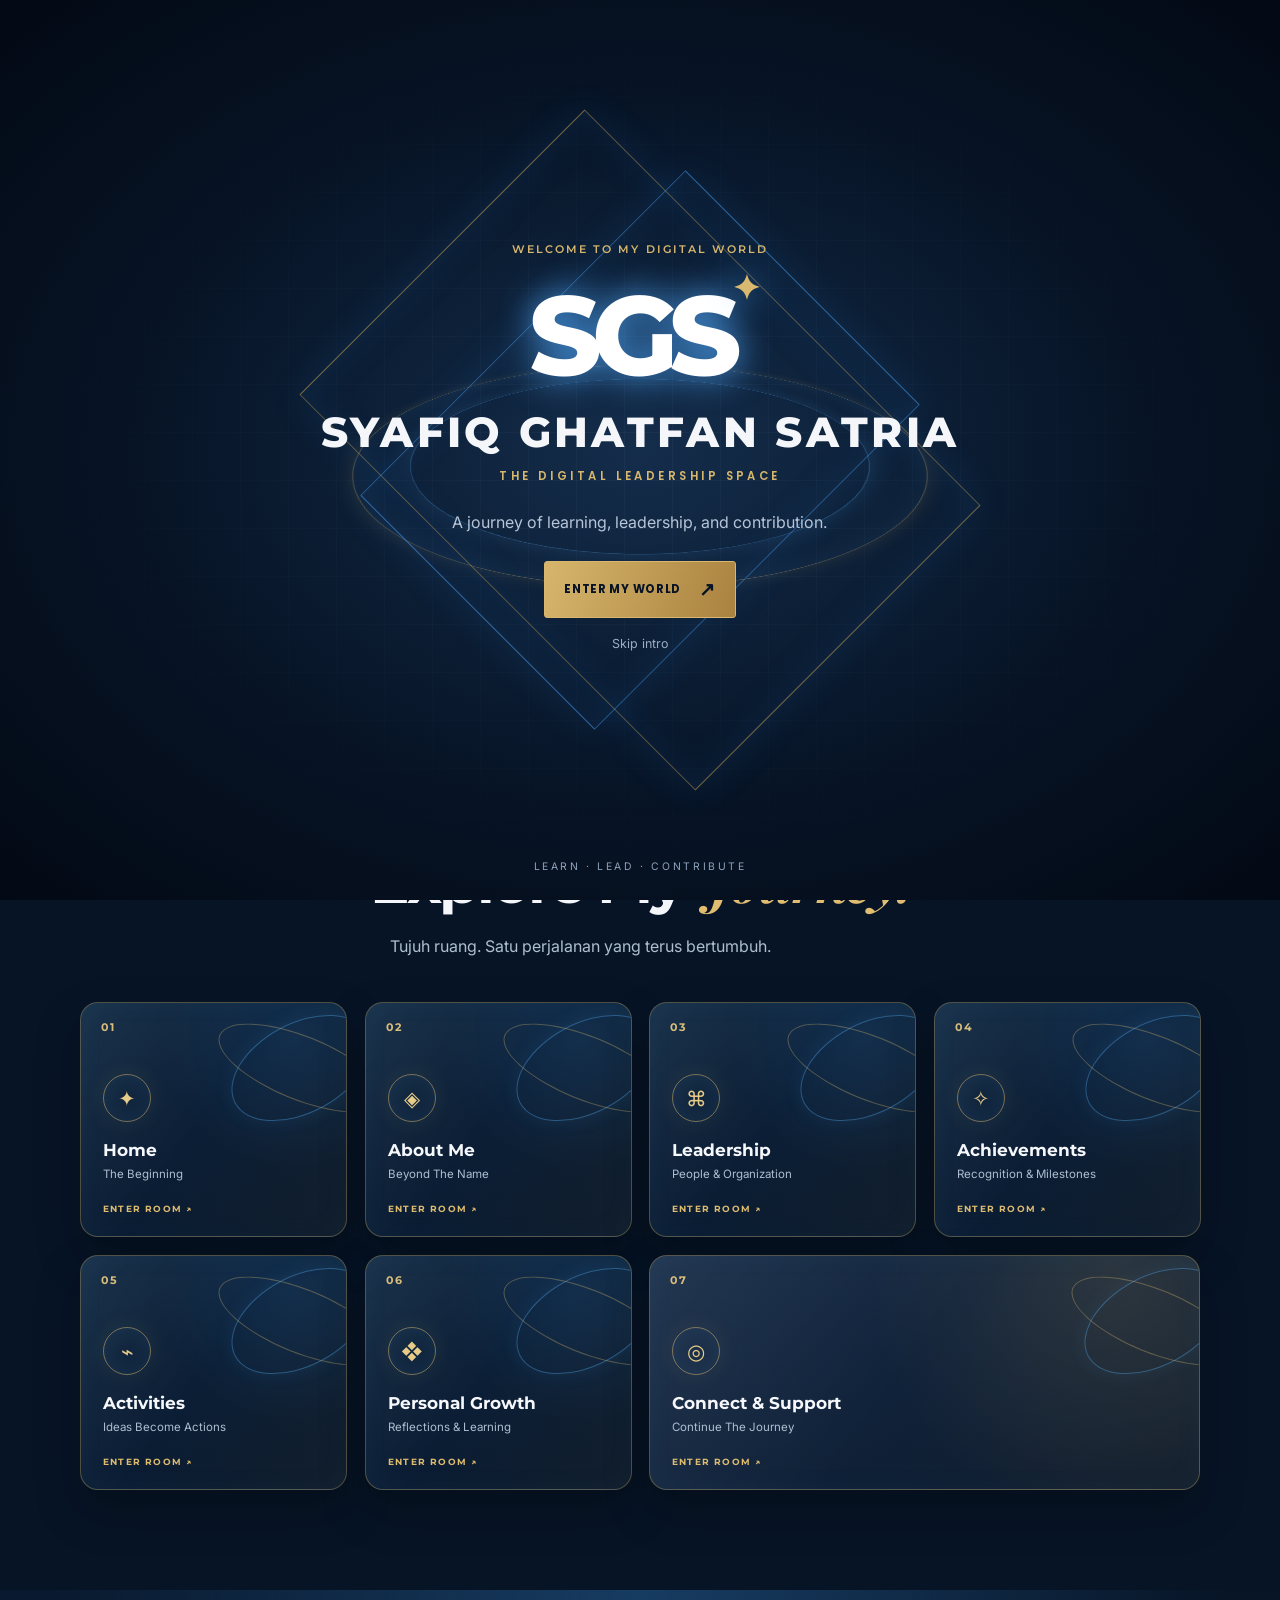
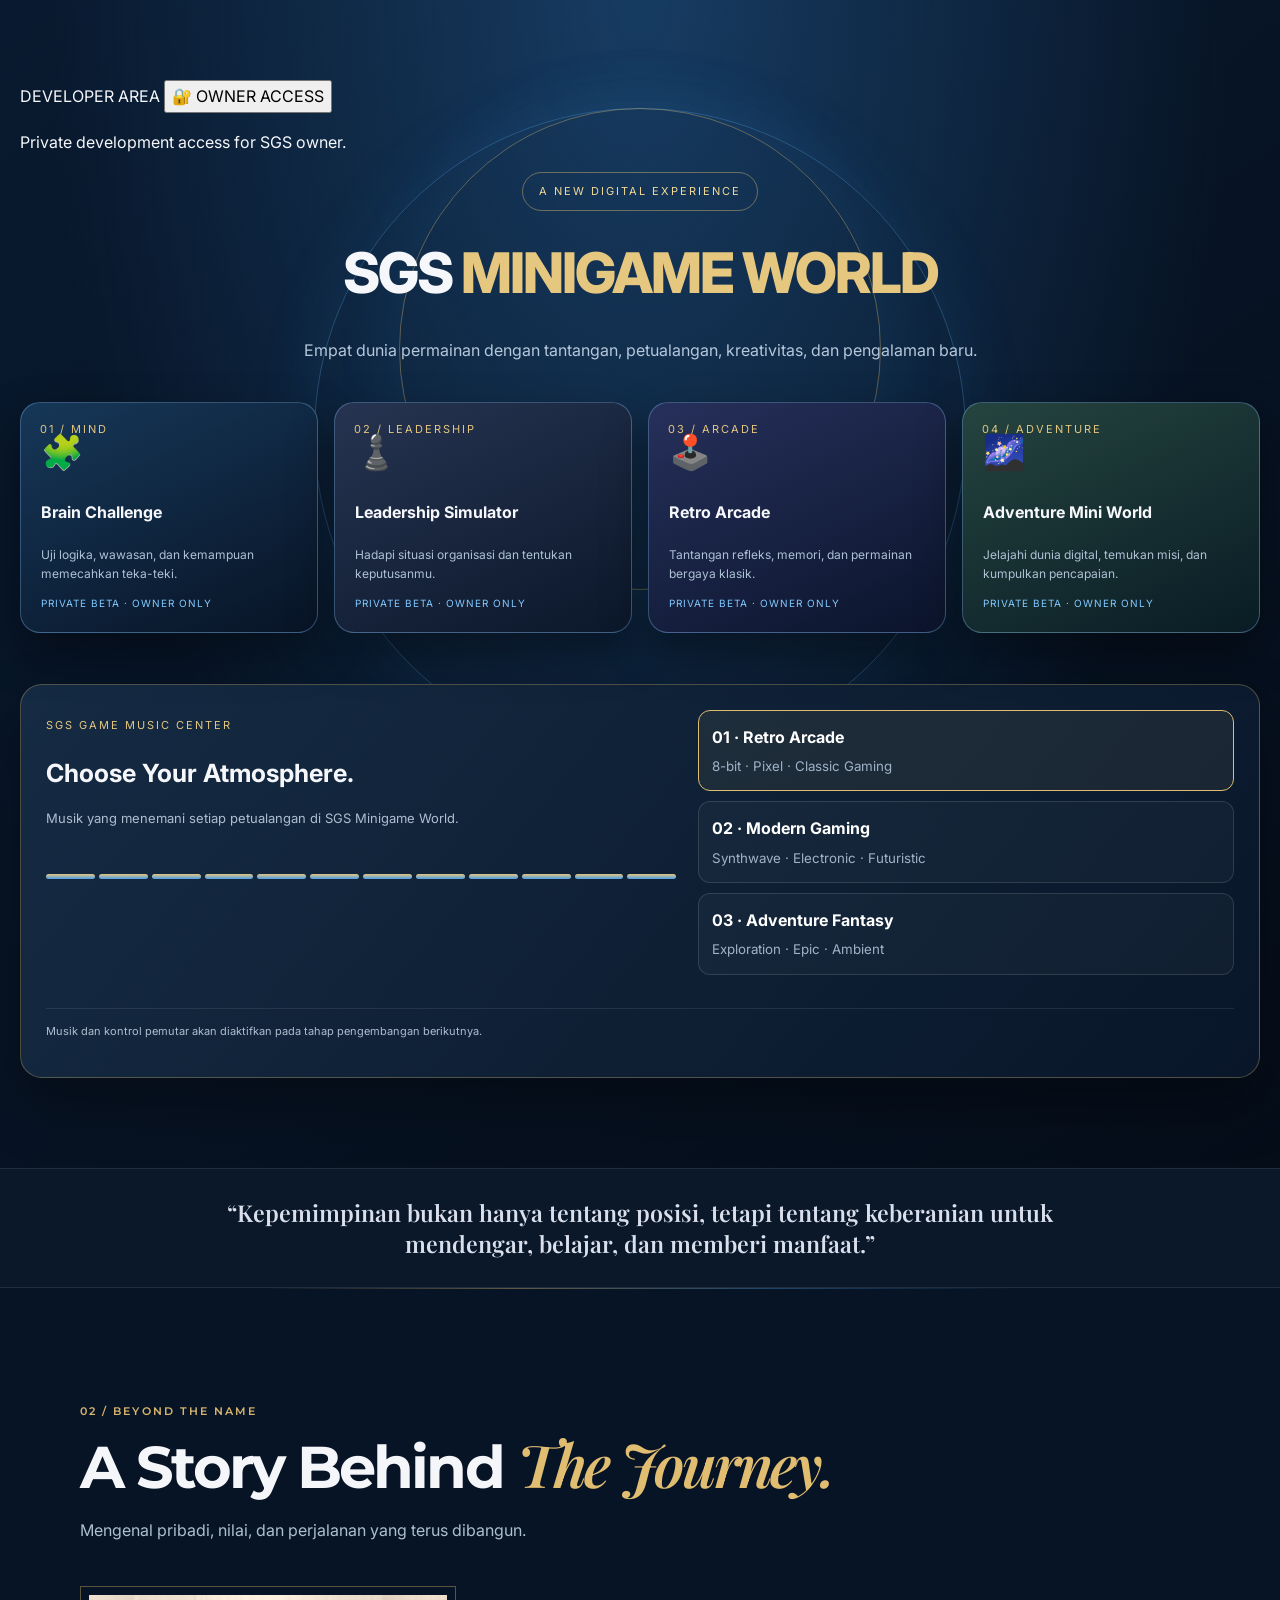
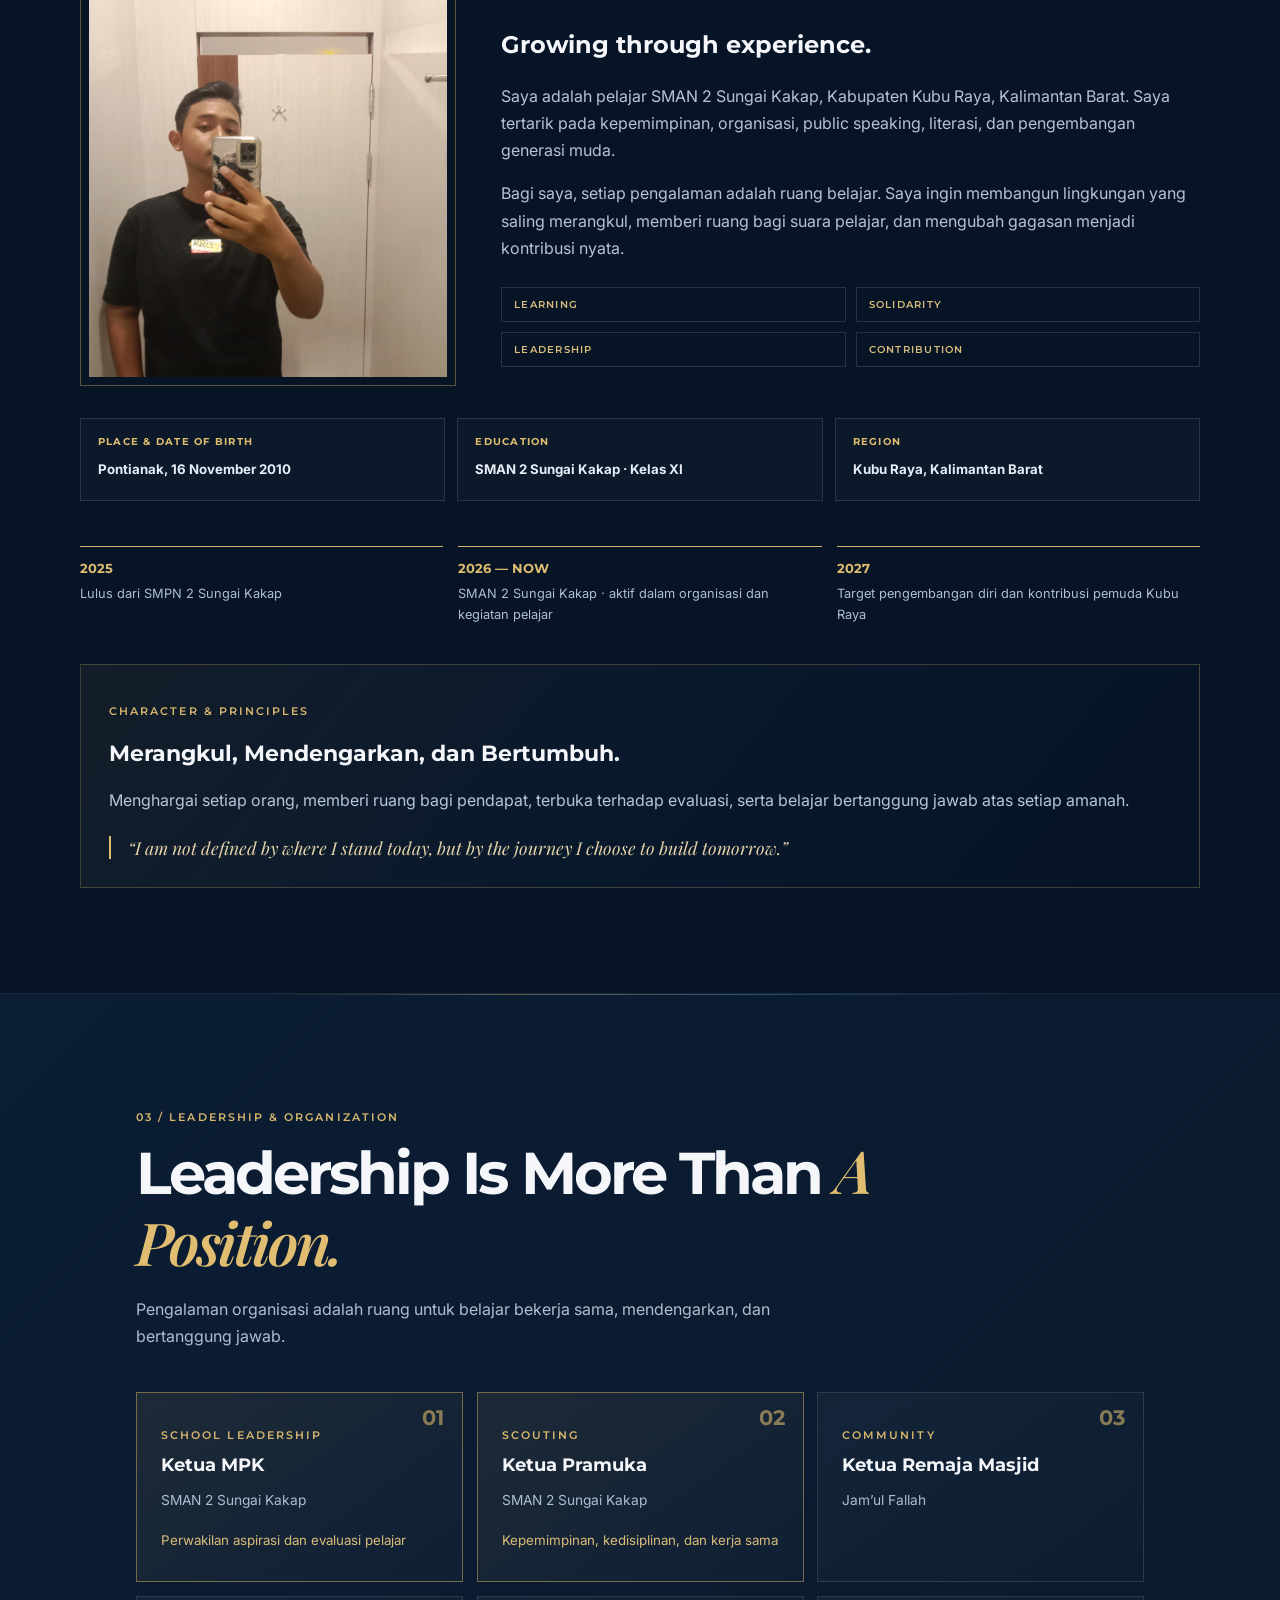
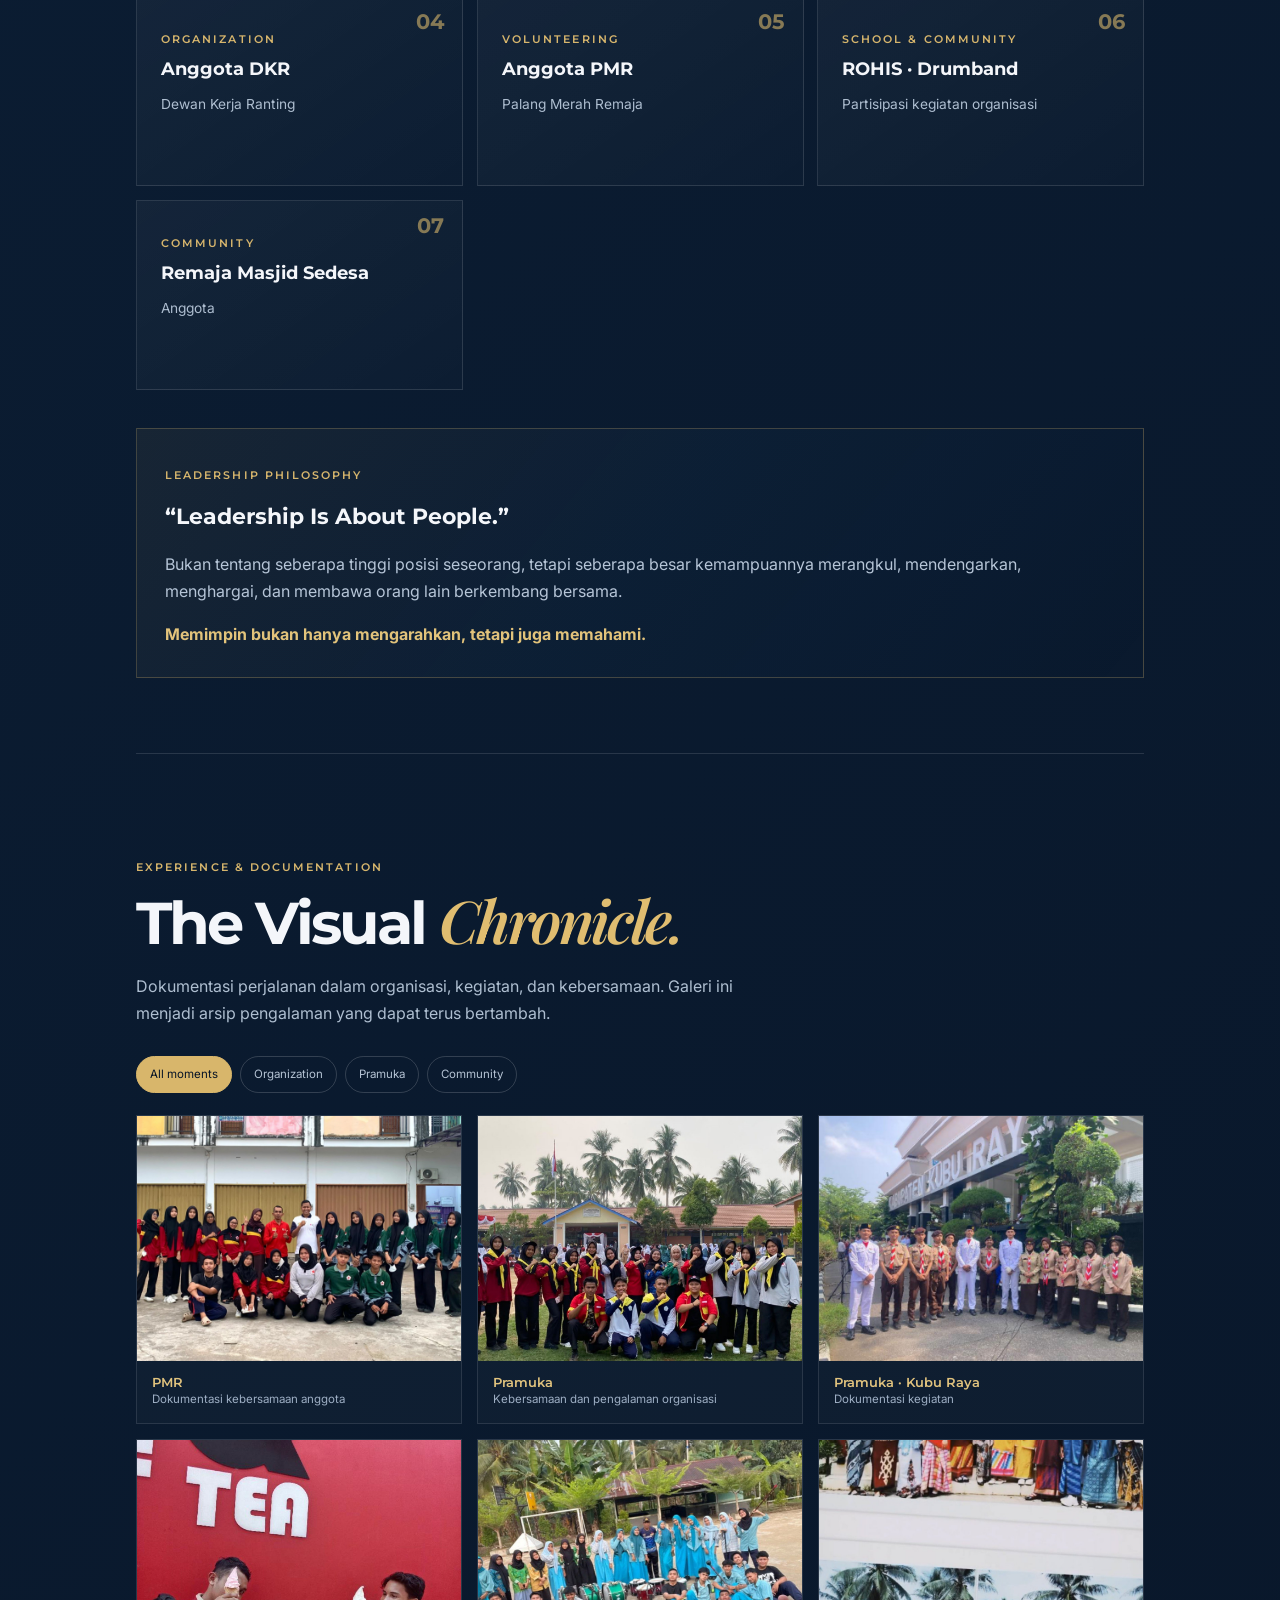
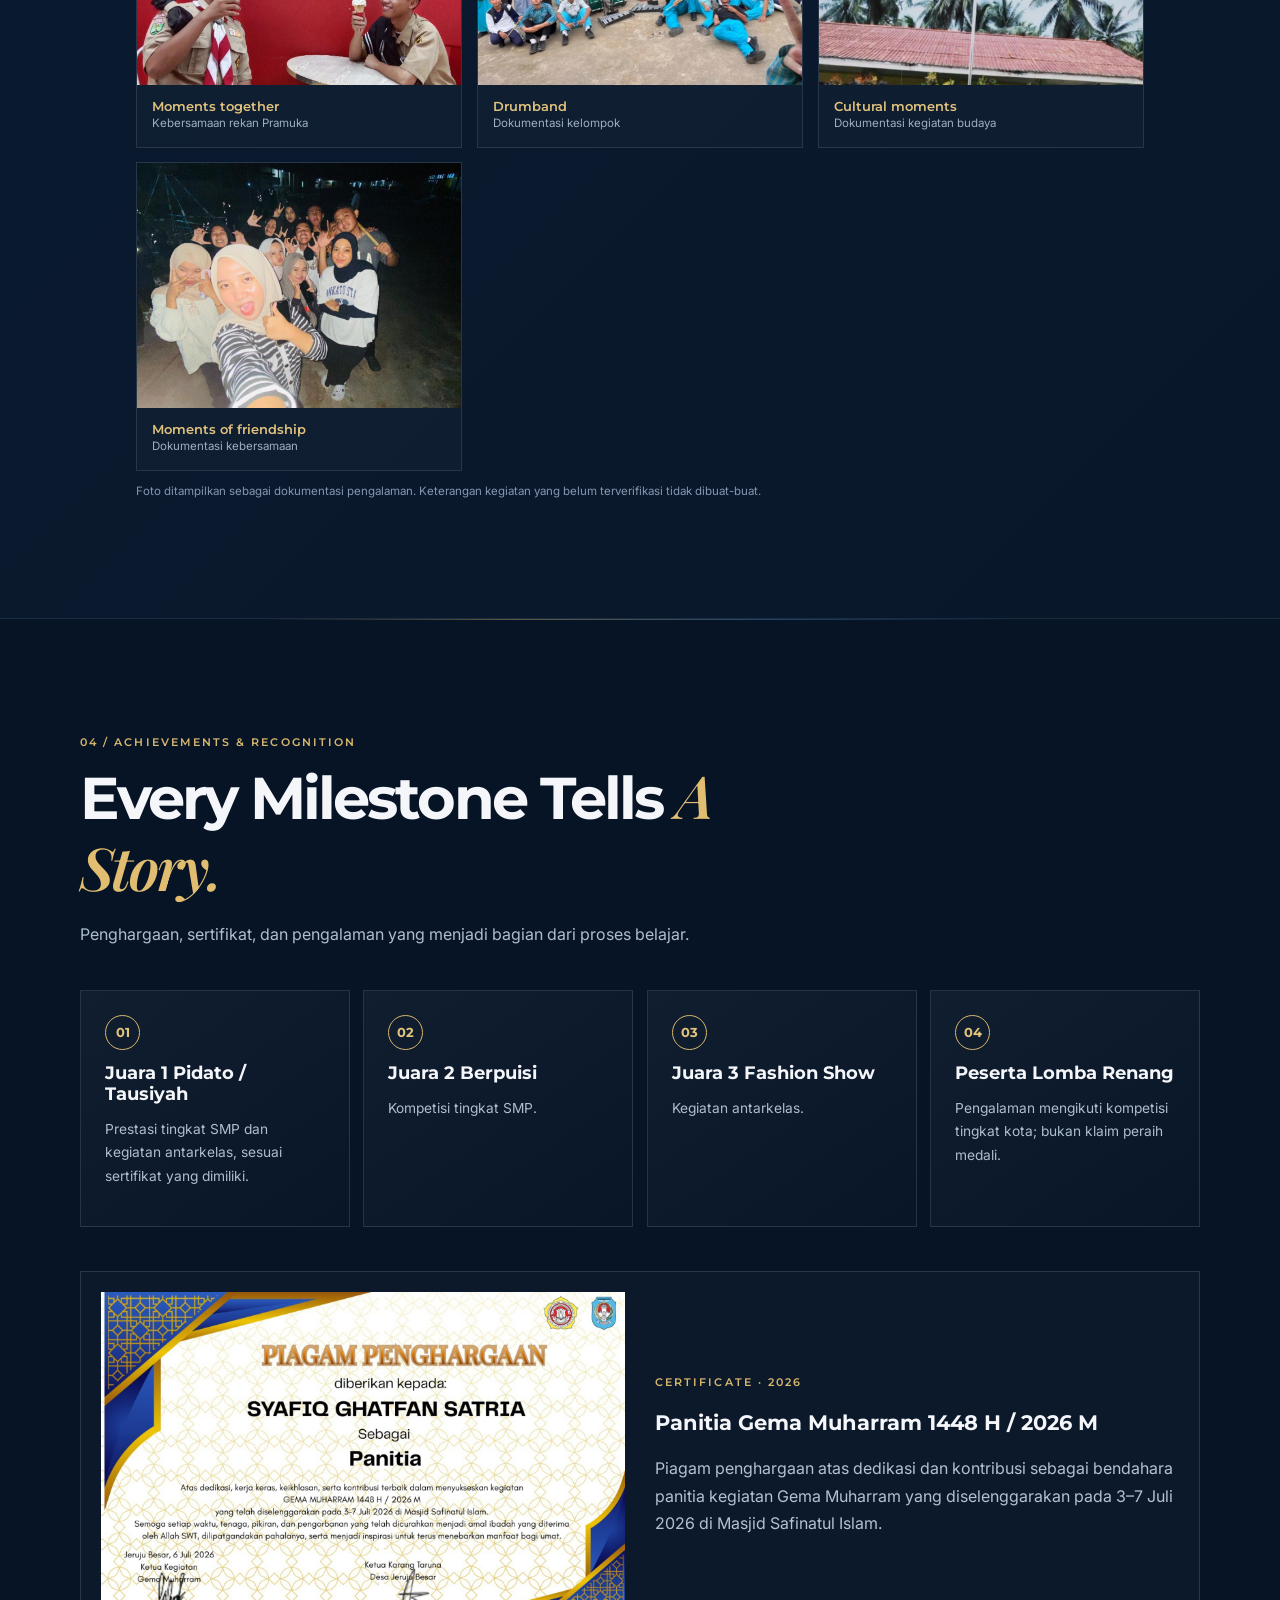
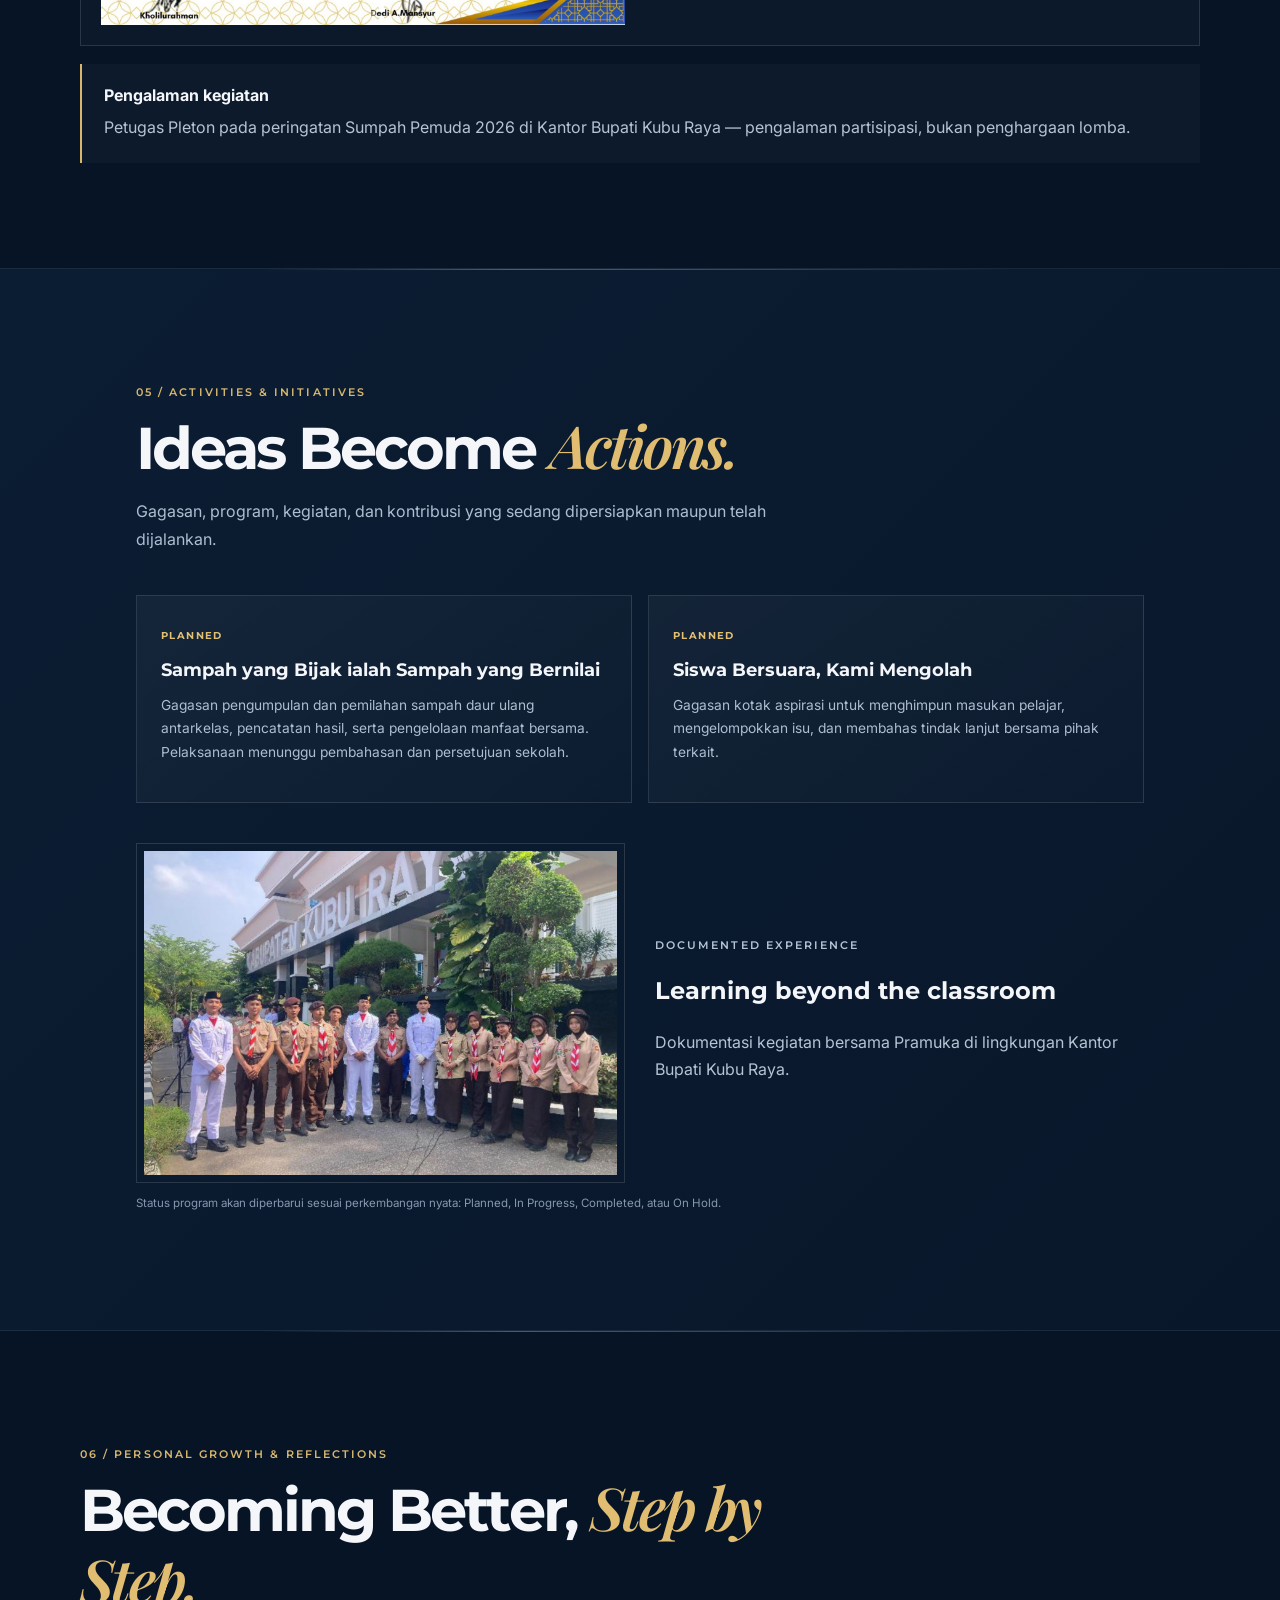
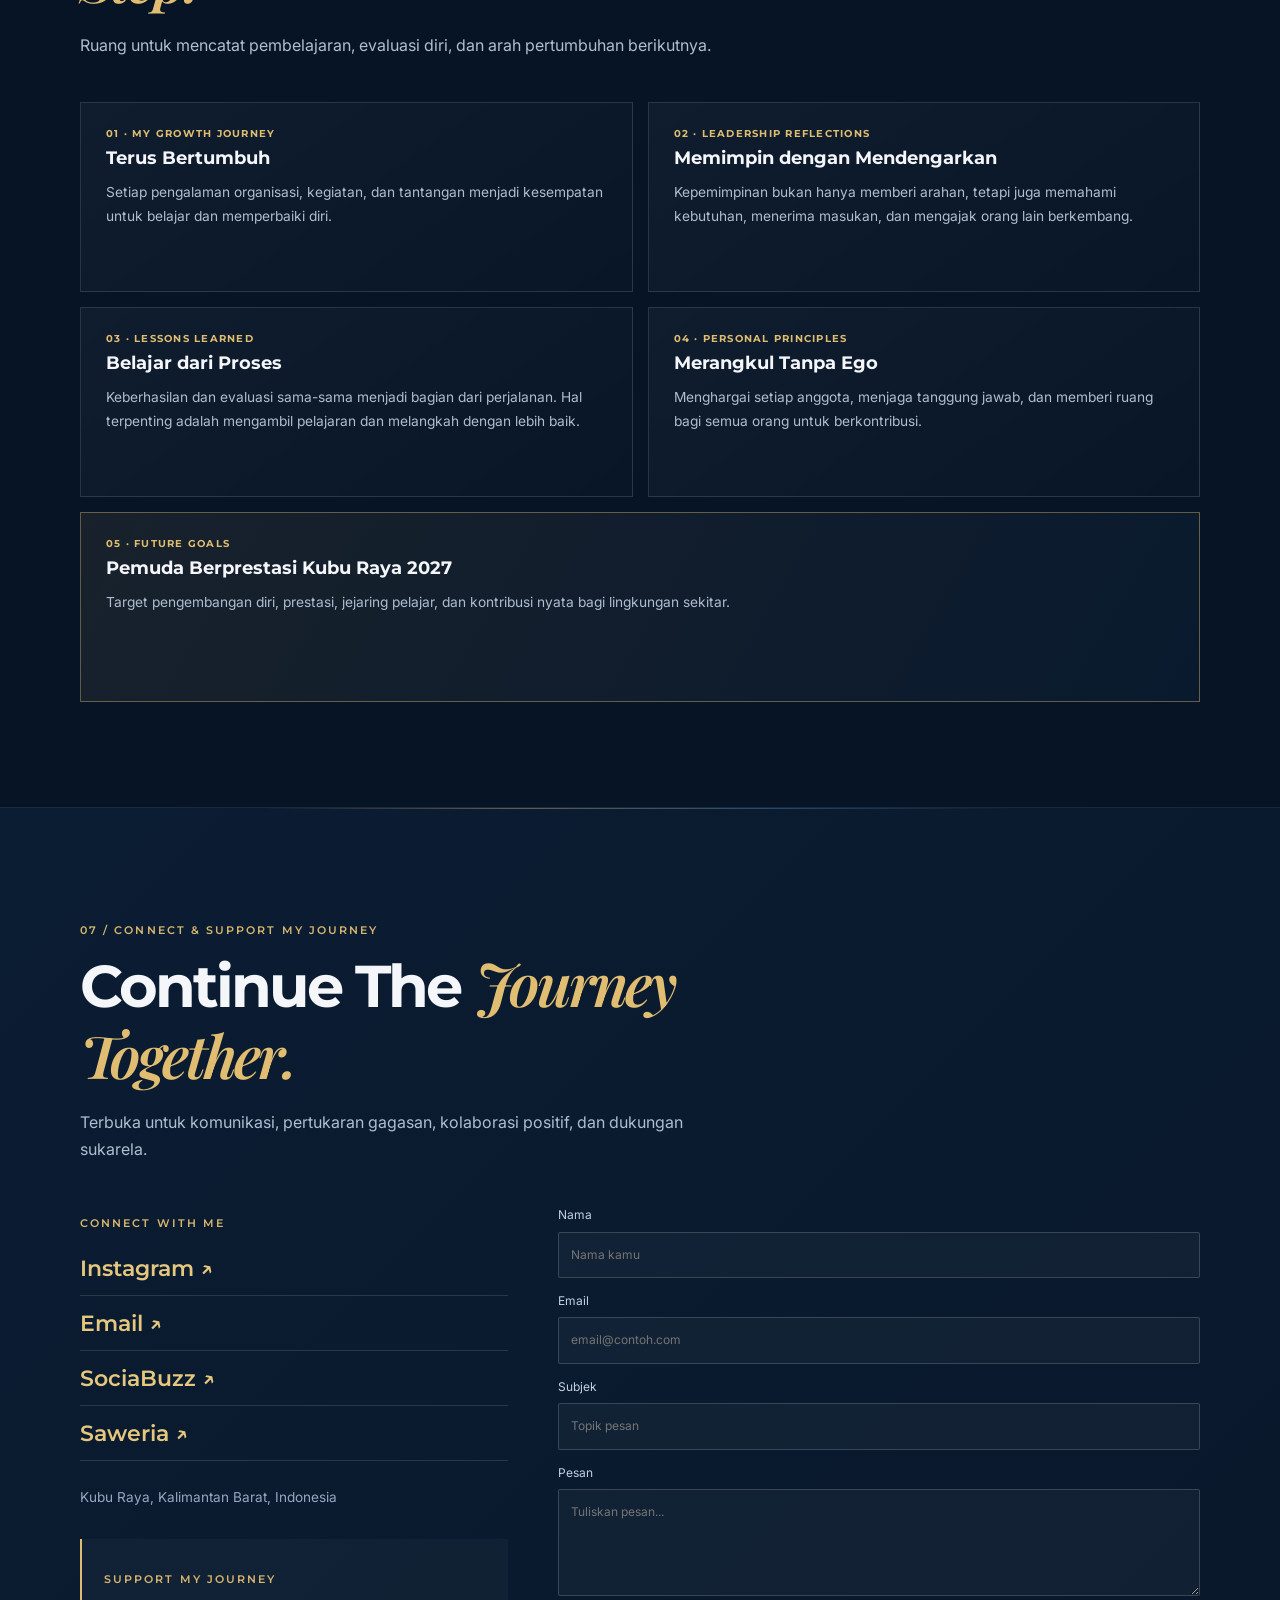
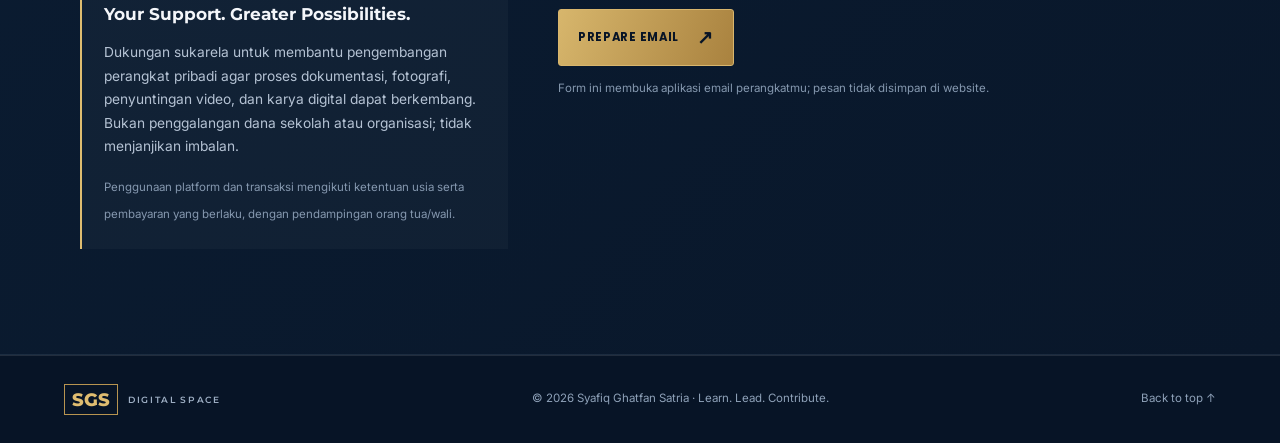
==== index.html @ 633fdb33 "Update index.html" ====
<!doctype html>
<html lang="id">
<head>
  <meta charset="utf-8">
  <meta name="viewport" content="width=device-width,initial-scale=1">
  <meta name="theme-color" content="#071426">
  <meta name="description" content="The Digital Leadership Space — perjalanan belajar, kepemimpinan, dan kontribusi Syafiq Ghatfan Satria.">
  <title>Syafiq Ghatfan Satria — The Digital Leadership Space</title>

  <link rel="preconnect" href="https://fonts.googleapis.com">
  <link rel="preconnect" href="https://fonts.gstatic.com" crossorigin>
  <link href="https://fonts.googleapis.com/css2?family=Inter:wght@400;500;600;700&family=Montserrat:wght@500;600;700;800&family=Playfair+Display:wght@600;700&family=Poppins:wght@500;600;700&display=swap" rel="stylesheet">

  <link rel="stylesheet" href="style.css">
  <link rel="stylesheet" href="cinematic-motion.css">
  <link rel="stylesheet" href="owner-portal.css">
  <link rel="stylesheet" href="ultimate-upgrade.css">
  <link rel="stylesheet" href="minigame-world.css">
  <link rel="stylesheet" href="minigame-dashboard.css">
  <link rel="stylesheet" href="brain-challenge-lobby.css?v=20261108-3">
</head>

<body>
  <div class="ambient"></div>

  <section id="portal" class="portal" aria-label="Opening portal">
    <div class="portal-grid"></div>
    <div class="portal-ring ring-one"></div>
    <div class="portal-ring ring-two"></div>

    <div class="portal-content">
      <p class="eyebrow">WELCOME TO MY DIGITAL WORLD</p>
      <div class="portal-mark">SGS<span>✦</span></div>
      <h1>SYAFIQ GHATFAN SATRIA</h1>
      <p class="portal-subtitle">THE DIGITAL LEADERSHIP SPACE</p>
      <p class="portal-copy">A journey of learning, leadership, and contribution.</p>

      <button id="enterButton" class="primary-btn">
        ENTER MY WORLD <span>↗</span>
      </button>

      <button id="skipButton" class="text-btn">Skip intro</button>
    </div>

    <div class="portal-bottom">LEARN · LEAD · CONTRIBUTE</div>
  </section>

  <header class="topbar">
    <a class="brand" href="#home" aria-label="Home">
      <span>SGS</span>
      <small> DIGITAL SPACE</small>
    </a>

    <button id="menuToggle" class="menu-toggle" aria-label="Buka menu">☰</button>

    <nav id="mainNav" aria-label="Navigasi utama">
      <a href="#home">Home</a>
      <a href="#about">About Me</a>
      <a href="#leadership">Leadership</a>
      <a href="#achievements">Achievements</a>
      <a href="#activities">Activities</a>
      <a href="#growth">Growth</a>
      <a href="#connect">Connect</a>
      <a href="#minigame-world">Minigames</a>
    </nav>
  </header>

  <main id="mainContent">

    <section id="home" class="hero section-wrap ultimate-home">
      <div class="hero-copy">
        <p class="eyebrow">
          <span class="pulse"></span>
          STUDENT LEADER · YOUTH DEVELOPMENT
        </p>

        <h1>Ideas become<br><em>meaningful action.</em></h1>

        <p class="lead">
          Membangun kontribusi, mengembangkan kepemimpinan,
          dan bertumbuh bersama generasi muda.
        </p>

        <div class="hero-actions">
          <a class="primary-btn" href="#journey-map">
            EXPLORE MY JOURNEY <span>↗</span>
          </a>
          <a class="secondary-btn" href="#about">Discover my story</a>
        </div>

        <div class="hero-note">
          <span class="gold-line"></span>
          LEARN. LEAD. CONTRIBUTE.
        </div>
      </div>

      <div class="hero-visual">
        <div class="photo-frame">
          <img src="assets/profile.jpg" alt="Foto profil Syafiq Ghatfan Satria">
        </div>

        <div class="floating-tag tag-top">
          THE JOURNEY<br><b>CONTINUES</b>
        </div>

        <div class="floating-tag tag-bottom">
          KUBU RAYA · WEST KALIMANTAN
        </div>
      </div>
    </section>

    <section id="journey-map" class="journey-map section-wrap">
      <div class="section-heading centered-heading">
        <p class="eyebrow">ENTER THE DIGITAL WORLD</p>
        <h2>Explore My <em>Journey.</em></h2>
        <p class="section-desc">
          Tujuh ruang. Satu perjalanan yang terus bertumbuh.
        </p>
      </div>

      <div class="journey-cards">

        <a class="journey-card card-home" href="#home">
          <span class="card-number">01</span>
          <span class="card-orbit"></span>
          <span class="card-icon">✦</span>
          <b>Home</b>
          <small>The Beginning</small>
          <span class="card-enter">ENTER ROOM ↗</span>
        </a>

        <a class="journey-card" href="#about">
          <span class="card-number">02</span>
          <span class="card-orbit"></span>
          <span class="card-icon">◈</span>
          <b>About Me</b>
          <small>Beyond The Name</small>
          <span class="card-enter">ENTER ROOM ↗</span>
        </a>

        <a class="journey-card" href="#leadership">
          <span class="card-number">03</span>
          <span class="card-orbit"></span>
          <span class="card-icon">⌘</span>
          <b>Leadership</b>
          <small>People & Organization</small>
          <span class="card-enter">ENTER ROOM ↗</span>
        </a>

        <a class="journey-card" href="#achievements">
          <span class="card-number">04</span>
          <span class="card-orbit"></span>
          <span class="card-icon">✧</span>
          <b>Achievements</b>
          <small>Recognition & Milestones</small>
          <span class="card-enter">ENTER ROOM ↗</span>
        </a>

        <a class="journey-card" href="#activities">
          <span class="card-number">05</span>
          <span class="card-orbit"></span>
          <span class="card-icon">⌁</span>
          <b>Activities</b>
          <small>Ideas Become Actions</small>
          <span class="card-enter">ENTER ROOM ↗</span>
        </a>

        <a class="journey-card" href="#growth">
          <span class="card-number">06</span>
          <span class="card-orbit"></span>
          <span class="card-icon">❖</span>
          <b>Personal Growth</b>
          <small>Reflections & Learning</small>
          <span class="card-enter">ENTER ROOM ↗</span>
        </a>

        <a class="journey-card card-connect" href="#connect">
          <span class="card-number">07</span>
          <span class="card-orbit"></span>
          <span class="card-icon">◎</span>
          <b>Connect & Support</b>
          <small>Continue The Journey</small>
          <span class="card-enter">ENTER ROOM ↗</span>
        </a>

      </div>
  </section>
      <section id="minigame-world">
      <div class="sgsw-owner-entry">
        <span>DEVELOPER AREA</span>
        <button id="sgswOwnerAccess" type="button">
          🔐 OWNER ACCESS
        </button>
        <p>Private development access for SGS owner.</p>
      </div>

      <div class="sgsw-heading">
        <span class="sgsw-tag">A NEW DIGITAL EXPERIENCE</span>
        <h2>SGS <span>MINIGAME WORLD</span></h2>
        <p>
          Empat dunia permainan dengan tantangan,
          petualangan, kreativitas, dan pengalaman baru.
        </p>
      </div>

      <div class="sgsw-portals">
        <article class="sgsw-portal">
          <span class="sgsw-number">01 / MIND</span>
          <div class="sgsw-icon">🧩</div>
          <h3>Brain Challenge</h3>
          <p>Uji logika, wawasan, dan kemampuan memecahkan teka-teki.</p>
          <span class="sgsw-status">PRIVATE BETA · OWNER ONLY</span>
        </article>

        <article class="sgsw-portal">
          <span class="sgsw-number">02 / LEADERSHIP</span>
          <div class="sgsw-icon">♟️</div>
          <h3>Leadership Simulator</h3>
          <p>Hadapi situasi organisasi dan tentukan keputusanmu.</p>
          <span class="sgsw-status">PRIVATE BETA · OWNER ONLY</span>
        </article>

        <article class="sgsw-portal">
          <span class="sgsw-number">03 / ARCADE</span>
          <div class="sgsw-icon">🕹️</div>
          <h3>Retro Arcade</h3>
          <p>Tantangan refleks, memori, dan permainan bergaya klasik.</p>
          <span class="sgsw-status">PRIVATE BETA · OWNER ONLY</span>
        </article>

        <article class="sgsw-portal">
          <span class="sgsw-number">04 / ADVENTURE</span>
          <div class="sgsw-icon">🌌</div>
          <h3>Adventure Mini World</h3>
          <p>Jelajahi dunia digital, temukan misi, dan kumpulkan pencapaian.</p>
          <span class="sgsw-status">PRIVATE BETA · OWNER ONLY</span>
        </article>
      </div>

      <div class="sgsw-music">
        <div>
          <span class="sgsw-music-label">SGS GAME MUSIC CENTER</span>
          <h3>Choose Your Atmosphere.</h3>
          <p>Musik yang menemani setiap petualangan di SGS Minigame World.</p>

          <div class="sgsw-visualizer">
            <span></span><span></span><span></span><span></span>
            <span></span><span></span><span></span><span></span>
            <span></span><span></span><span></span><span></span>
          </div>
        </div>

        <div class="sgsw-track-list">
          <div class="sgsw-track active">
            <b>01 · Retro Arcade</b>
            <small>8-bit · Pixel · Classic Gaming</small>
          </div>

          <div class="sgsw-track">
            <b>02 · Modern Gaming</b>
            <small>Synthwave · Electronic · Futuristic</small>
          </div>

          <div class="sgsw-track">
            <b>03 · Adventure Fantasy</b>
            <small>Exploration · Epic · Ambient</small>
          </div>
        </div>

        <p class="sgsw-note">
          Musik dan kontrol pemutar akan diaktifkan pada tahap pengembangan berikutnya.
        </p>
      </div>
    </section>

    <section id="sgsDeveloperDashboard" class="sgsw-dashboard">

      <div class="sgsw-dashboard-header">
        <span>SGS PRIVATE DEVELOPMENT</span>
        <h2>DEVELOPER DASHBOARD</h2>
        <p>Selamat datang di pusat pengembangan SGS Minigame World.</p>
      </div>

      <div class="sgsw-dashboard-grid">

        <article class="sgsw-dev-card" id="sgswBrainCard">
          <div class="dev-icon">🧩</div>
          <small>GAME 01</small>
          <h3>Brain Challenge</h3>
          <p>Pusat pengembangan teka-teki, logika, dan tantangan pengetahuan.</p>
          <span class="sgsw-dev-status">IN DEVELOPMENT</span>
        </article>

        <article class="sgsw-dev-card">
          <div class="dev-icon">♟️</div>
          <small>GAME 02</small>
          <h3>Leadership Simulator</h3>
          <p>Simulasi keputusan dan tantangan kepemimpinan.</p>
          <span class="sgsw-dev-status">IN DEVELOPMENT</span>
        </article>

        <article class="sgsw-dev-card">
          <div class="dev-icon">🕹️</div>
          <small>GAME 03</small>
          <h3>Arcade Challenge</h3>
          <p>Game refleks, memori, dan tantangan arcade.</p>
          <span class="sgsw-dev-status">IN DEVELOPMENT</span>
        </article>

        <article class="sgsw-dev-card">
          <div class="dev-icon">🌌</div>
          <small>GAME 04</small>
          <h3>Adventure Mini World</h3>
          <p>Petualangan digital dengan misi dan eksplorasi.</p>
          <span class="sgsw-dev-status">IN DEVELOPMENT</span>
        </article>

      </div>

      <div class="sgsw-dashboard-actions">
        <button class="sgsw-dashboard-back" id="sgswBackToWorld">
          ← KEMBALI KE MINIGAME WORLD
        </button>
      </div>

      </section>
          <section id="sgswBrainGame" class="sgsw-game-screen">

      <button id="sgswBrainBack" class="sgsw-game-back">
        ← KEMBALI KE DASHBOARD
      </button>

      <div class="sgsw-character-stage">

        <div class="sgsw-character-card sgsw-vektor">
          <div class="sgsw-character-avatar">🧑🏻‍🚀</div>
          <div class="sgsw-character-name">VEKTOR</div>
          <span>PLAYER GUIDE</span>
          <p id="sgswVektorLine">
            Ayo, kita pecahkan tantangan ini bersama!
          </p>
        </div>

        <div class="sgsw-character-card sgsw-kiboy">
          <div class="sgsw-character-avatar sgsw-robot-avatar">🤖</div>
          <div class="sgsw-character-name">KIBOY</div>
          <span>AI COMPANION</span>
          <p id="sgswKiboyLine">
            Aku akan memberikan petunjuk jika kamu membutuhkannya.
          </p>
        </div>

      </div>

      <div class="sgsw-game-atmosphere" aria-hidden="true">
        <span></span>
        <span></span>
        <span></span>
        <span></span>
        <span></span>
      </div>

      <div class="sgsw-game-panel">

        <div class="sgsw-game-top">
          <span>SGS BRAIN CHALLENGE</span>
          <span id="sgswQuestionNumber">QUESTION 1 / 500</span>
        </div>

        <div class="sgsw-progress">
          <div id="sgswProgressFill" class="sgsw-progress-fill"></div>
        </div>

        <h2 id="sgswQuestion" class="sgsw-game-question">
          Selamat datang di Brain Challenge!
        </h2>

        <div id="sgswAnswers" class="sgsw-answer-list"></div>

        <p id="sgswFeedback" class="sgsw-feedback">
          Bersiaplah menguji kemampuan berpikirmu!
        </p>

        <button id="sgswNextQuestion" class="sgsw-game-button" disabled>
          LANJUTKAN →
        </button>

        <div id="sgswScore">SKOR: 0</div>

      </div>

    </section>

    <section class="intro-strip">
      <p>“Kepemimpinan bukan hanya tentang posisi, tetapi tentang keberanian untuk mendengar, belajar, dan memberi manfaat.”</p>
    </section>

    <section id="about" class="section-wrap content-section room-section">
      <div class="section-heading">
        <p class="eyebrow">02 / BEYOND THE NAME</p>
        <h2>A Story Behind <em>The Journey.</em></h2>
        <p class="section-desc">Mengenal pribadi, nilai, dan perjalanan yang terus dibangun.</p>
      </div>

      <div class="about-grid">
        <img class="about-photo" src="assets/profile.jpg" alt="Potret pribadi Syafiq Ghatfan Satria">

        <div>
          <h3>Growing through experience.</h3>
          <p>Saya adalah pelajar SMAN 2 Sungai Kakap, Kabupaten Kubu Raya, Kalimantan Barat. Saya tertarik pada kepemimpinan, organisasi, public speaking, literasi, dan pengembangan generasi muda.</p>
          <p>Bagi saya, setiap pengalaman adalah ruang belajar. Saya ingin membangun lingkungan yang saling merangkul, memberi ruang bagi suara pelajar, dan mengubah gagasan menjadi kontribusi nyata.</p>

          <div class="value-grid">
            <span>LEARNING</span>
            <span>SOLIDARITY</span>
            <span>LEADERSHIP</span>
            <span>CONTRIBUTION</span>
          </div>
        </div>
      </div>

      <div class="profile-facts">
        <article>
          <small>PLACE & DATE OF BIRTH</small>
          <b>Pontianak, 16 November 2010</b>
        </article>
        <article>
          <small>EDUCATION</small>
          <b>SMAN 2 Sungai Kakap · Kelas XI</b>
        </article>
        <article>
          <small>REGION</small>
          <b>Kubu Raya, Kalimantan Barat</b>
        </article>
      </div>

      <div class="timeline">
        <div>
          <b>2025</b>
          <span>Lulus dari SMPN 2 Sungai Kakap</span>
        </div>
        <div>
          <b>2026 — NOW</b>
          <span>SMAN 2 Sungai Kakap · aktif dalam organisasi dan kegiatan pelajar</span>
        </div>
        <div>
          <b>2027</b>
          <span>Target pengembangan diri dan kontribusi pemuda Kubu Raya</span>
        </div>
      </div>

      <div class="principle-panel">
        <p class="eyebrow">CHARACTER & PRINCIPLES</p>
        <h3>Merangkul, Mendengarkan, dan Bertumbuh.</h3>
        <p>Menghargai setiap orang, memberi ruang bagi pendapat, terbuka terhadap evaluasi, serta belajar bertanggung jawab atas setiap amanah.</p>
        <blockquote>“I am not defined by where I stand today, but by the journey I choose to build tomorrow.”</blockquote>
      </div>
    </section>
        <section id="leadership" class="content-section dark-panel room-section">
      <div class="section-wrap">
        <div class="section-heading">
          <p class="eyebrow">03 / LEADERSHIP & ORGANIZATION</p>
          <h2>Leadership Is More Than <em>A Position.</em></h2>
          <p class="section-desc">Pengalaman organisasi adalah ruang untuk belajar bekerja sama, mendengarkan, dan bertanggung jawab.</p>
        </div>

        <div class="role-grid">
          <article class="role-card featured">
            <span class="role-index">01</span>
            <p class="eyebrow">SCHOOL LEADERSHIP</p>
            <h3>Ketua MPK</h3>
            <p>SMAN 2 Sungai Kakap</p>
            <small>Perwakilan aspirasi dan evaluasi pelajar</small>
          </article>

          <article class="role-card featured">
            <span class="role-index">02</span>
            <p class="eyebrow">SCOUTING</p>
            <h3>Ketua Pramuka</h3>
            <p>SMAN 2 Sungai Kakap</p>
            <small>Kepemimpinan, kedisiplinan, dan kerja sama</small>
          </article>

          <article class="role-card">
            <span class="role-index">03</span>
            <p class="eyebrow">COMMUNITY</p>
            <h3>Ketua Remaja Masjid</h3>
            <p>Jam’ul Fallah</p>
          </article>

          <article class="role-card">
            <span class="role-index">04</span>
            <p class="eyebrow">ORGANIZATION</p>
            <h3>Anggota DKR</h3>
            <p>Dewan Kerja Ranting</p>
          </article>

          <article class="role-card">
            <span class="role-index">05</span>
            <p class="eyebrow">VOLUNTEERING</p>
            <h3>Anggota PMR</h3>
            <p>Palang Merah Remaja</p>
          </article>

          <article class="role-card">
            <span class="role-index">06</span>
            <p class="eyebrow">SCHOOL & COMMUNITY</p>
            <h3>ROHIS · Drumband</h3>
            <p>Partisipasi kegiatan organisasi</p>
          </article>

          <article class="role-card">
            <span class="role-index">07</span>
            <p class="eyebrow">COMMUNITY</p>
            <h3>Remaja Masjid Sedesa</h3>
            <p>Anggota</p>
          </article>
        </div>

        <div class="leadership-philosophy">
          <p class="eyebrow">LEADERSHIP PHILOSOPHY</p>
          <h3>“Leadership Is About People.”</h3>
          <p>Bukan tentang seberapa tinggi posisi seseorang, tetapi seberapa besar kemampuannya merangkul, mendengarkan, menghargai, dan membawa orang lain berkembang bersama.</p>
          <b>Memimpin bukan hanya mengarahkan, tetapi juga memahami.</b>
        </div>

        <div id="gallery" class="experience-archive">
          <div class="section-heading">
            <p class="eyebrow">EXPERIENCE & DOCUMENTATION</p>
            <h2>The Visual <em>Chronicle.</em></h2>
            <p class="section-desc">Dokumentasi perjalanan dalam organisasi, kegiatan, dan kebersamaan. Galeri ini menjadi arsip pengalaman yang dapat terus bertambah.</p>
          </div>

          <div class="filter-row" role="group" aria-label="Filter galeri">
            <button class="filter active" data-filter="all">All moments</button>
            <button class="filter" data-filter="organization">Organization</button>
            <button class="filter" data-filter="scouting">Pramuka</button>
            <button class="filter" data-filter="community">Community</button>
          </div>

          <div class="gallery-grid">
            <figure class="gallery-item" data-category="organization">
              <img src="assets/pmr-team.jpg" alt="Foto bersama anggota PMR">
              <figcaption><b>PMR</b><span>Dokumentasi kebersamaan anggota</span></figcaption>
            </figure>

            <figure class="gallery-item" data-category="scouting">
              <img src="assets/pramuka-team.jpg" alt="Foto bersama anggota Pramuka">
              <figcaption><b>Pramuka</b><span>Kebersamaan dan pengalaman organisasi</span></figcaption>
            </figure>

            <figure class="gallery-item" data-category="scouting">
              <img src="assets/pramuka-kantor-bupati.jpg" alt="Pramuka di Kantor Bupati Kubu Raya">
              <figcaption><b>Pramuka · Kubu Raya</b><span>Dokumentasi kegiatan</span></figcaption>
            </figure>

            <figure class="gallery-item" data-category="scouting">
              <img src="assets/pramuka-togetherness.jpg" alt="Momen kebersamaan Pramuka">
              <figcaption><b>Moments together</b><span>Kebersamaan rekan Pramuka</span></figcaption>
            </figure>

            <figure class="gallery-item" data-category="organization">
              <img src="assets/drumband-team.jpg" alt="Foto bersama kelompok drumband">
              <figcaption><b>Drumband</b><span>Dokumentasi kelompok</span></figcaption>
            </figure>

            <figure class="gallery-item" data-category="community">
              <img src="assets/cultural-event.jpg" alt="Foto bersama dalam kegiatan pakaian adat">
              <figcaption><b>Cultural moments</b><span>Dokumentasi kegiatan budaya</span></figcaption>
            </figure>

            <figure class="gallery-item" data-category="community">
              <img src="assets/togetherness-night.jpg" alt="Foto kebersamaan bersama teman-teman">
              <figcaption><b>Moments of friendship</b><span>Dokumentasi kebersamaan</span></figcaption>
            </figure>
          </div>

          <p class="note">Foto ditampilkan sebagai dokumentasi pengalaman. Keterangan kegiatan yang belum terverifikasi tidak dibuat-buat.</p>
        </div>
      </div>
    </section>

    <section id="achievements" class="section-wrap content-section room-section">
      <div class="section-heading">
        <p class="eyebrow">04 / ACHIEVEMENTS & RECOGNITION</p>
        <h2>Every Milestone Tells <em>A Story.</em></h2>
        <p class="section-desc">Penghargaan, sertifikat, dan pengalaman yang menjadi bagian dari proses belajar.</p>
      </div>

      <div class="achievement-grid">
        <article class="achievement-card">
          <span class="medal">01</span>
          <h3>Juara 1 Pidato / Tausiyah</h3>
          <p>Prestasi tingkat SMP dan kegiatan antarkelas, sesuai sertifikat yang dimiliki.</p>
        </article>

        <article class="achievement-card">
          <span class="medal">02</span>
          <h3>Juara 2 Berpuisi</h3>
          <p>Kompetisi tingkat SMP.</p>
        </article>

        <article class="achievement-card">
          <span class="medal">03</span>
          <h3>Juara 3 Fashion Show</h3>
          <p>Kegiatan antarkelas.</p>
        </article>

        <article class="achievement-card">
          <span class="medal">04</span>
          <h3>Peserta Lomba Renang</h3>
          <p>Pengalaman mengikuti kompetisi tingkat kota; bukan klaim peraih medali.</p>
        </article>
      </div>

      <div class="certificate-feature">
        <img src="assets/gema-muharram-certificate.jpg" alt="Piagam penghargaan panitia Gema Muharram 1448 H 2026 M">
        <div>
          <p class="eyebrow">CERTIFICATE · 2026</p>
          <h3>Panitia Gema Muharram 1448 H / 2026 M</h3>
          <p>Piagam penghargaan atas dedikasi dan kontribusi sebagai bendahara panitia kegiatan Gema Muharram yang diselenggarakan pada 3–7 Juli 2026 di Masjid Safinatul Islam.</p>
        </div>
      </div>

      <div class="experience-callout">
        <b>Pengalaman kegiatan</b>
        <p>Petugas Pleton pada peringatan Sumpah Pemuda 2026 di Kantor Bupati Kubu Raya — pengalaman partisipasi, bukan penghargaan lomba.</p>
      </div>
    </section>

    <section id="activities" class="content-section dark-panel room-section">
      <div class="section-wrap">
        <div class="section-heading">
          <p class="eyebrow">05 / ACTIVITIES & INITIATIVES</p>
          <h2>Ideas Become <em>Actions.</em></h2>
          <p class="section-desc">Gagasan, program, kegiatan, dan kontribusi yang sedang dipersiapkan maupun telah dijalankan.</p>
        </div>

        <div class="initiative-grid">
          <article class="initiative-card">
            <span class="status">PLANNED</span>
            <h3>Sampah yang Bijak ialah Sampah yang Bernilai</h3>
            <p>Gagasan pengumpulan dan pemilahan sampah daur ulang antarkelas, pencatatan hasil, serta pengelolaan manfaat bersama. Pelaksanaan menunggu pembahasan dan persetujuan sekolah.</p>
          </article>

          <article class="initiative-card">
            <span class="status">PLANNED</span>
            <h3>Siswa Bersuara, Kami Mengolah</h3>
            <p>Gagasan kotak aspirasi untuk menghimpun masukan pelajar, mengelompokkan isu, dan membahas tindak lanjut bersama pihak terkait.</p>
          </article>
        </div>

        <div class="activity-row">
          <img src="assets/pramuka-kantor-bupati.jpg" alt="Dokumentasi kegiatan Pramuka di Kantor Bupati Kubu Raya">
          <div>
            <p class="eyebrow">DOCUMENTED EXPERIENCE</p>
            <h3>Learning beyond the classroom</h3>
            <p>Dokumentasi kegiatan bersama Pramuka di lingkungan Kantor Bupati Kubu Raya.</p>
          </div>
        </div>

        <p class="note">Status program akan diperbarui sesuai perkembangan nyata: Planned, In Progress, Completed, atau On Hold.</p>
      </div>
    </section>

    <section id="growth" class="section-wrap content-section room-section">
      <div class="section-heading">
        <p class="eyebrow">06 / PERSONAL GROWTH & REFLECTIONS</p>
        <h2>Becoming Better, <em>Step by Step.</em></h2>
        <p class="section-desc">Ruang untuk mencatat pembelajaran, evaluasi diri, dan arah pertumbuhan berikutnya.</p>
      </div>

      <div class="growth-grid">
        <article class="growth-card">
          <span>01 · MY GROWTH JOURNEY</span>
          <h3>Terus Bertumbuh</h3>
          <p>Setiap pengalaman organisasi, kegiatan, dan tantangan menjadi kesempatan untuk belajar dan memperbaiki diri.</p>
        </article>

        <article class="growth-card">
          <span>02 · LEADERSHIP REFLECTIONS</span>
          <h3>Memimpin dengan Mendengarkan</h3>
          <p>Kepemimpinan bukan hanya memberi arahan, tetapi juga memahami kebutuhan, menerima masukan, dan mengajak orang lain berkembang.</p>
        </article>

        <article class="growth-card">
          <span>03 · LESSONS LEARNED</span>
          <h3>Belajar dari Proses</h3>
          <p>Keberhasilan dan evaluasi sama-sama menjadi bagian dari perjalanan. Hal terpenting adalah mengambil pelajaran dan melangkah dengan lebih baik.</p>
        </article>

        <article class="growth-card">
          <span>04 · PERSONAL PRINCIPLES</span>
          <h3>Merangkul Tanpa Ego</h3>
          <p>Menghargai setiap anggota, menjaga tanggung jawab, dan memberi ruang bagi semua orang untuk berkontribusi.</p>
        </article>

        <article class="growth-card growth-goal">
          <span>05 · FUTURE GOALS</span>
          <h3>Pemuda Berprestasi Kubu Raya 2027</h3>
          <p>Target pengembangan diri, prestasi, jejaring pelajar, dan kontribusi nyata bagi lingkungan sekitar.</p>
        </article>
      </div>
    </section>

    <section id="connect" class="content-section dark-panel room-section">
      <div class="section-wrap connect-layout">
        <div class="section-heading">
          <p class="eyebrow">07 / CONNECT & SUPPORT MY JOURNEY</p>
          <h2>Continue The <em>Journey Together.</em></h2>
          <p class="section-desc">Terbuka untuk komunikasi, pertukaran gagasan, kolaborasi positif, dan dukungan sukarela.</p>
        </div>

        <div class="contact-grid">
          <div class="connect-column">
            <p class="eyebrow">CONNECT WITH ME</p>

            <a class="contact-link" href="https://www.instagram.com/ghatfan_satria1/" target="_blank" rel="noopener">Instagram ↗</a>
            <a class="contact-link" href="mailto:syafiqghatfansatriaa@gmail.com">Email ↗</a>
            <a class="contact-link" href="https://sociabuzz.com/syafiqgs/tribe" target="_blank" rel="noopener">SociaBuzz ↗</a>
            <a class="contact-link" href="https://saweria.co/syafiqco" target="_blank" rel="noopener">Saweria ↗</a>

            <p class="muted">Kubu Raya, Kalimantan Barat, Indonesia</p>

            <div class="support-note">
              <p class="eyebrow">SUPPORT MY JOURNEY</p>
              <h3>Your Support. Greater Possibilities.</h3>
              <p>Dukungan sukarela untuk membantu pengembangan perangkat pribadi agar proses dokumentasi, fotografi, penyuntingan video, dan karya digital dapat berkembang. Bukan penggalangan dana sekolah atau organisasi; tidak menjanjikan imbalan.</p>
              <small class="note">Penggunaan platform dan transaksi mengikuti ketentuan usia serta pembayaran yang berlaku, dengan pendampingan orang tua/wali.</small>
            </div>
          </div>

          <form id="contactForm">
            <label>
              Nama
              <input name="name" required maxlength="80" placeholder="Nama kamu">
            </label>

            <label>
              Email
              <input name="email" type="email" required maxlength="120" placeholder="email@contoh.com">
            </label>

            <label>
              Subjek
              <input name="subject" required maxlength="100" placeholder="Topik pesan">
            </label>

            <label>
              Pesan
              <textarea name="message" required maxlength="1500" rows="4" placeholder="Tuliskan pesan..."></textarea>
            </label>

            <button class="primary-btn" type="submit">
              PREPARE EMAIL <span>↗</span>
            </button>

            <small class="note">Form ini membuka aplikasi email perangkatmu; pesan tidak disimpan di website.</small>
          </form>
        </div>
      </div>
    </section>

  </main>

  <footer>
    <a class="brand" href="#home">
      <span>SGS</span>
      <small> DIGITAL SPACE</small>
    </a>

    <p>© <span id="year"></span> Syafiq Ghatfan Satria · Learn. Lead. Contribute.</p>
    <a href="#home">Back to top ↑</a>
  </footer>

  <div id="lightbox" class="lightbox" aria-hidden="true">
    <button id="lightboxClose" aria-label="Tutup">×</button>
    <img id="lightboxImage" alt="">
  </div>

  <script src="app.js"></script>
  <script src="cinematic-motion.js"></script>
  <script src="owner-portal.js"></script>
  <script src="ultimate-upgrade.js"></script>
  <script src="minigame-owner-access.js"></script>
  <script src="brain-challenge.js?v=20261108-4"></script>
  <script src="brain-challenge-3d-v2.js?v=20261109-1"></script>
  <audio id="backgroundMusic" loop>
    <source src="background.mp3" type="audio/mpeg">
  </audio>

  <script>
    const music = document.getElementById("backgroundMusic");
    music.volume = 0.35;

    window.addEventListener("load", () => {
      music.play().catch(() => {
        console.log("Autoplay menunggu izin browser.");
      });
    });
  </script>
</body>
              </html>
---- style.css ----
*{box-sizing:border-box}html{scroll-behavior:smooth;scroll-padding-top:82px}body{margin:0;background:#071426;color:#f4f6fa;font-family:Inter,Arial,sans-serif;line-height:1.7}a{color:inherit;text-decoration:none}button,input,textarea{font:inherit}.ambient{position:fixed;inset:0;pointer-events:none;background:radial-gradient(ellipse at 80% 10%,#173a6244,transparent 42%),radial-gradient(ellipse at 10% 75%,#15385a33,transparent 40%);z-index:-1}.portal{position:fixed;inset:0;z-index:20;display:grid;place-items:center;overflow:hidden;background:radial-gradient(ellipse at center,#142d4b 0,#071426 55%,#030914 100%);transition:opacity .9s,visibility .9s}.portal.hidden{opacity:0;visibility:hidden}.portal-grid{position:absolute;inset:0;background-image:linear-gradient(#b9d5ff0b 1px,transparent 1px),linear-gradient(90deg,#b9d5ff0b 1px,transparent 1px);background-size:48px 48px;mask-image:radial-gradient(ellipse,#000,transparent 75%)}.portal-ring{position:absolute;width:min(72vw,560px);aspect-ratio:1;border:1px solid #d5ad5b88;transform:rotate(45deg) scaleY(.72);box-shadow:0 0 45px #2474bc22,inset 0 0 45px #2474bc22}.ring-two{width:min(60vw,460px);border-color:#4ca8ff88;transform:rotate(-45deg) scaleY(.72)}.portal-content{position:relative;text-align:center;padding:24px;max-width:760px}.eyebrow{font:600 .68rem Montserrat,sans-serif;letter-spacing:.19em;color:#d7b66d}.portal-mark{font:800 clamp(3.5rem,12vw,7rem) Montserrat;color:#fff;letter-spacing:-.08em;text-shadow:0 0 35px #4b9de9}.portal-mark span{color:#d9b96f;font-size:.3em;vertical-align:top}.portal h1{font:800 clamp(1.35rem,4vw,2.6rem) Montserrat;letter-spacing:.08em;margin:4px 0}.portal-subtitle{letter-spacing:.3em;color:#d8b66b;font:600 .72rem Poppins}.portal-copy{color:#b7c5d8;margin:24px 0}.portal-bottom{position:absolute;bottom:24px;letter-spacing:.25em;color:#8fa3bc;font-size:.65rem}.primary-btn,.secondary-btn{display:inline-flex;align-items:center;gap:18px;padding:13px 19px;border:1px solid #d9b66d;border-radius:3px;background:linear-gradient(110deg,#d7b66c,#a9823f);color:#081426;font:700 .72rem Poppins;letter-spacing:.06em;cursor:pointer}.primary-btn span{font-size:1.2rem}.secondary-btn{background:transparent;color:#e6d5ac;border-color:#55708e}.text-btn{display:block;margin:14px auto;background:none;border:0;color:#9aacc2;font-size:.78rem;cursor:pointer}.topbar{height:72px;position:sticky;top:0;z-index:10;display:flex;align-items:center;justify-content:space-between;padding:0 max(5vw,20px);background:#071426eF;border-bottom:1px solid #ffffff16;backdrop-filter:blur(18px)}.brand{display:flex;align-items:center;gap:10px}.brand span{font:800 1.1rem Montserrat;color:#e0bd70;border:1px solid #b79450;padding:4px 7px}.brand small{font:600 .58rem Montserrat;letter-spacing:.18em;color:#9eafc4}.topbar nav{display:flex;gap:18px}.topbar nav a{font:500 .7rem Poppins;color:#c5d0df}.topbar nav a:hover{color:#e6c77e}.menu-toggle{display:none;background:none;color:white;border:1px solid #ffffff33;padding:7px 10px}.section-wrap{width:min(1120px,90%);margin:auto}.hero{min-height:690px;display:grid;grid-template-columns:1.05fr .95fr;align-items:center;gap:50px;padding-top:65px;padding-bottom:70px}.hero h1{font:800 clamp(2.8rem,6vw,5rem)/1.08 Montserrat;letter-spacing:-.06em;margin:18px 0}.hero h1 em,h2 em{font-family:"Playfair Display",serif;color:#e0bd70;font-weight:600}.lead{max-width:530px;color:#b7c4d5;font-size:1.05rem}.hero-actions{display:flex;flex-wrap:wrap;gap:12px;margin:28px 0}.hero-note{display:flex;align-items:center;gap:12px;color:#a8b8cb;font-size:.68rem;letter-spacing:.18em}.gold-line{width:35px;height:1px;background:#d8b66b}.pulse{display:inline-block;width:7px;height:7px;border-radius:50%;background:#61c7a5;box-shadow:0 0 12px #61c7a5;margin-right:8px}.hero-visual{position:relative;max-width:440px;margin:auto}.photo-frame{padding:12px;border:1px solid #d4b16a66;transform:rotate(2deg);background:#ffffff08;box-shadow:0 35px 80px #0008}.photo-frame img{display:block;width:100%;height:490px;object-fit:cover;object-position:center 25%;filter:saturate(.82)}.floating-tag{position:absolute;background:#0c2038;border:1px solid #d4b16a88;padding:12px 15px;font-size:.58rem;letter-spacing:.12em;color:#aebed0;box-shadow:0 10px 30px #0007}.floating-tag b{color:#e5c77e}.tag-top{top:28px;right:-25px}.tag-bottom{bottom:25px;left:-32px}.intro-strip{border-block:1px solid #ffffff17;padding:28px 5%;text-align:center;background:#ffffff05}.intro-strip p{font:600 clamp(1.05rem,2vw,1.45rem) "Playfair Display";max-width:850px;margin:auto;color:#d9dfeb}.content-section{padding-top:105px;padding-bottom:105px}.section-heading{max-width:760px;margin-bottom:42px}.section-heading h2{font:700 clamp(2.2rem,5vw,3.7rem)/1.16 Montserrat;letter-spacing:-.05em;margin:12px 0}.section-desc{color:#aebed0;max-width:640px}.about-grid{display:grid;grid-template-columns:.7fr 1.3fr;gap:45px;align-items:center}.about-photo{width:100%;height:400px;object-fit:cover;object-position:center 25%;border:1px solid #d6b66b66;padding:8px}.about-grid h3,.activity-row h3{font:700 1.5rem Montserrat}.about-grid p,.activity-row p{color:#b5c3d4}.value-grid{display:grid;grid-template-columns:repeat(2,1fr);gap:10px;margin-top:25px}.value-grid span{border:1px solid #ffffff20;padding:10px 12px;color:#d8bd7c;font:600 .65rem Montserrat;letter-spacing:.12em}.timeline{display:grid;grid-template-columns:repeat(3,1fr);gap:15px;margin-top:45px}.timeline div{border-top:1px solid #d6b66b;padding-top:14px}.timeline b{display:block;color:#dfbd70;font:700 .8rem Montserrat}.timeline span{display:block;color:#aebed0;font-size:.8rem;margin-top:7px}.dark-panel{width:100%;padding-left:max(5%,calc((100% - 1120px)/2));padding-right:max(5%,calc((100% - 1120px)/2));background:linear-gradient(135deg,#0b1d33,#09172a);border-block:1px solid #ffffff12}.role-grid{display:grid;grid-template-columns:repeat(3,1fr);gap:14px}.role-card,.achievement-card,.initiative-card{position:relative;padding:24px;border:1px solid #ffffff1d;background:linear-gradient(145deg,#ffffff0b,#ffffff03);min-height:190px}.role-card.featured{border-color:#c9a75f88;background:linear-gradient(145deg,#d5b66d18,#ffffff05)}.role-index{position:absolute;right:18px;top:12px;color:#d6b66b;font:700 1.3rem Montserrat;opacity:.6}.role-card h3,.achievement-card h3,.initiative-card h3{font:700 1.12rem Montserrat;margin:12px 0 4px}.role-card p:not(.eyebrow),.achievement-card p,.initiative-card p{color:#aebed0;font-size:.86rem}.role-card small{color:#d9bd7b}.note{color:#8598af;font-size:.72rem}.achievement-grid{display:grid;grid-template-columns:repeat(4,1fr);gap:13px}.achievement-card{min-height:220px}.medal{display:grid;place-items:center;width:35px;height:35px;border:1px solid #d8b66b;border-radius:50%;color:#e3c57d;font:700 .8rem Montserrat}.certificate-feature{display:grid;grid-template-columns:1fr 1fr;gap:30px;align-items:center;margin-top:45px;padding:20px;border:1px solid #ffffff20;background:#ffffff06}.certificate-feature img{width:100%;display:block}.certificate-feature h3{font:700 1.3rem Montserrat}.certificate-feature p:not(.eyebrow){color:#b3c1d2}.experience-callout{margin-top:18px;padding:18px 22px;border-left:2px solid #d8b66b;background:#ffffff07}.experience-callout p{margin:4px 0;color:#b5c3d4}.initiative-grid{display:grid;grid-template-columns:1fr 1fr;gap:16px}.status{font:700 .62rem Montserrat;letter-spacing:.14em;color:#e1bf73}.activity-row{display:grid;grid-template-columns:1fr 1fr;gap:30px;align-items:center;margin-top:40px}.activity-row img{width:100%;max-height:340px;object-fit:cover;border:1px solid #ffffff22;padding:7px}.filter-row{display:flex;flex-wrap:wrap;gap:8px;margin-bottom:22px}.filter{background:transparent;color:#b5c3d4;border:1px solid #ffffff2b;padding:8px 13px;border-radius:30px;font-size:.72rem;cursor:pointer}.filter.active{background:#d8b66b;color:#071426;border-color:#d8b66b}.gallery-grid{display:grid;grid-template-columns:repeat(3,1fr);gap:15px}.gallery-item{margin:0;overflow:hidden;border:1px solid #ffffff1c;background:#ffffff06;cursor:pointer}.gallery-item img{width:100%;height:245px;object-fit:cover;display:block;transition:transform .5s}.gallery-item:hover img{transform:scale(1.04)}.gallery-item figcaption{padding:13px 15px}.gallery-item figcaption b,.gallery-item figcaption span{display:block}.gallery-item figcaption b{font:600 .82rem Montserrat;color:#e1c37e}.gallery-item figcaption span{font-size:.72rem;color:#9eafc4}.contact-grid{display:grid;grid-template-columns:.8fr 1.2fr;gap:50px}.contact-link{display:block;font:600 1.35rem Montserrat;padding:14px 0;border-bottom:1px solid #ffffff20;color:#e5c77e}.muted{color:#95a8be;font-size:.85rem;margin-top:25px}form{display:grid;gap:13px}form label{display:grid;gap:6px;color:#c4d0df;font-size:.75rem}input,textarea{width:100%;padding:12px;background:#ffffff09;border:1px solid #ffffff2a;color:#fff;border-radius:2px;outline:none}input:focus,textarea:focus{border-color:#d7b66c}form .primary-btn{justify-self:start}.support-section{position:relative;overflow:hidden}.support-orb{float:right;width:180px;height:180px;border-radius:50%;display:grid;place-items:center;border:1px solid #d8b66b88;color:#e4c579;font:800 2.5rem Montserrat;box-shadow:0 0 70px #2674b533,inset 0 0 50px #2674b322}.support-copy{max-width:720px;color:#b5c3d4}.support-actions{display:flex;gap:12px;flex-wrap:wrap;margin:25px 0}footer{border-top:1px solid #ffffff1c;padding:28px 5%;display:flex;align-items:center;justify-content:space-between;gap:15px;color:#8ea1b8;font-size:.72rem}footer p{margin:0}.lightbox{position:fixed;inset:0;z-index:30;background:#020711ed;display:none;place-items:center;padding:30px}.lightbox.open{display:grid}.lightbox img{max-width:min(92vw,1100px);max-height:82vh;object-fit:contain}.lightbox button{position:absolute;right:22px;top:15px;border:0;background:none;color:white;font-size:2.5rem;cursor:pointer}
@media(max-width:850px){.topbar nav{display:none;position:absolute;top:72px;left:0;right:0;padding:18px 5%;background:#071426f7;flex-direction:column;gap:12px;border-bottom:1px solid #ffffff22}.topbar nav.open{display:flex}.menu-toggle{display:block}.hero{grid-template-columns:1fr;gap:35px;padding-top:55px}.hero-visual{width:min(82%,400px)}.photo-frame img{height:420px}.about-grid{grid-template-columns:1fr 1fr;gap:25px}.role-grid{grid-template-columns:repeat(2,1fr)}.achievement-grid{grid-template-columns:repeat(2,1fr)}.gallery-grid{grid-template-columns:repeat(2,1fr)}}
@media(max-width:560px){.section-wrap{width:88%}.content-section{padding-top:75px;padding-bottom:75px}.hero{min-height:auto;padding-top:65px;padding-bottom:65px}.hero h1{font-size:2.75rem}.hero-visual{width:82%}.photo-frame img{height:380px}.tag-top{right:-20px}.tag-bottom{left:-20px}.about-grid,.timeline,.certificate-feature,.initiative-grid,.activity-row,.contact-grid{grid-template-columns:1fr}.about-photo{height:330px}.role-grid{grid-template-columns:1fr 1fr}.role-card{padding:17px;min-height:180px}.role-card h3{font-size:.95rem}.achievement-grid{grid-template-columns:1fr 1fr}.achievement-card{padding:16px;min-height:220px}.gallery-grid{grid-template-columns:1fr 1fr;gap:9px}.gallery-item img{height:170px}.gallery-item figcaption{padding:10px}.gallery-item figcaption b{font-size:.7rem}.gallery-item figcaption span{font-size:.63rem}.support-orb{width:100px;height:100px;font-size:1.4rem}.dark-panel{padding-left:6%;padding-right:6%}footer{flex-wrap:wrap;justify-content:center;text-align:center}.portal-ring{width:90vw}.portal-content{padding:18px}.portal h1{letter-spacing:.02em}.portal-copy{font-size:.85rem}}
@media(prefers-reduced-motion:reduce){*,*::before,*::after{scroll-behavior:auto!important;transition:none!important;animation:none!important}}
---- cinematic-motion.css ----
/* SGS Cinematic Motion Add-on — layered on top of the existing Website 2.0 */
:root {
  --sgs-gold: #dfbd70;
  --sgs-blue: #55a9ef;
  --sgs-navy: #071426;
}
.portal {
  isolation: isolate;
  perspective: 1100px;
}
.portal::before {
  content: "";
  position: absolute;
  width: min(78vw, 680px);
  aspect-ratio: 1;
  border-radius: 50%;
  border: 1px solid #dfbd7060;
  box-shadow: 0 0 24px #dfbd7020, inset 0 0 45px #55a9ef18;
  transform: rotateX(68deg) scale(.82);
  animation: sgs-portal-breathe 5s ease-in-out infinite;
  pointer-events: none;
  z-index: -1;
}
.portal::after {
  content: "";
  position: absolute;
  width: min(58vw, 500px);
  aspect-ratio: 1;
  border-radius: 50%;
  border: 1px solid #55a9ef65;
  box-shadow: 0 0 35px #55a9ef22;
  transform: rotateX(68deg) rotateZ(25deg) scale(.9);
  animation: sgs-orbit 22s linear infinite;
  pointer-events: none;
  z-index: -1;
}
.portal-content > * {
  animation: sgs-intro-rise .9s both;
}
.portal-content > :nth-child(1) { animation-delay: .2s; }
.portal-content > :nth-child(2) { animation-delay: .45s; }
.portal-content > :nth-child(3) { animation-delay: .7s; }
.portal-content > :nth-child(4) { animation-delay: .95s; }
.portal-content > :nth-child(5) { animation-delay: 1.15s; }
.portal-content > :nth-child(6) { animation-delay: 1.4s; }
.portal-content > :nth-child(7) { animation-delay: 1.55s; }

.portal.leaving .portal-ring,
.portal.leaving::before,
.portal.leaving::after {
  animation: sgs-portal-collapse .9s cubic-bezier(.2,.8,.2,1) forwards;
}
.portal.leaving .portal-content {
  animation: sgs-portal-content-out .55s ease-in forwards;
}
.topbar nav a {
  position: relative;
  transform: translateY(0);
  transition: color .25s ease, transform .35s ease;
}
.topbar nav a::after {
  content: "";
  position: absolute;
  left: 0;
  right: 100%;
  bottom: -7px;
  height: 1px;
  background: linear-gradient(90deg, var(--sgs-gold), var(--sgs-blue));
  transition: right .35s ease;
}
.topbar nav a:hover { transform: translateY(-2px); }
.topbar nav a:hover::after { right: 0; }

.content-section,
.hero,
.intro-strip {
  transform-style: preserve-3d;
}
.sgs-reveal {
  opacity: 0;
  transform: translate3d(0, 34px, 0) scale(.985);
  filter: blur(5px);
  transition: opacity .85s ease, transform .85s cubic-bezier(.2,.75,.2,1), filter .85s ease;
}
.sgs-reveal.sgs-visible {
  opacity: 1;
  transform: translate3d(0,0,0) scale(1);
  filter: blur(0);
}
.role-card,
.achievement-card,
.initiative-card,
.gallery-item,
.certificate-feature,
.activity-row,
.about-photo,
.photo-frame {
  transform-style: preserve-3d;
  will-change: transform;
  transition: transform .45s cubic-bezier(.2,.7,.2,1), border-color .35s ease, box-shadow .35s ease;
}
.role-card:hover,
.achievement-card:hover,
.initiative-card:hover,
.gallery-item:hover {
  transform: perspective(900px) translateY(-7px) rotateX(2deg);
  border-color: #dfbd7090;
  box-shadow: 0 20px 45px #0005, 0 0 22px #55a9ef12;
}
.photo-frame {
  box-shadow: 0 30px 75px #0008, 0 0 35px #55a9ef16;
}
.photo-frame::after {
  content: "";
  position: absolute;
  inset: 3px;
  border: 1px solid #dfbd7045;
  pointer-events: none;
}
.sgs-orbit-accent {
  position: absolute;
  width: 115%;
  height: 115%;
  left: -7.5%;
  top: -7.5%;
  border: 1px solid #55a9ef40;
  border-radius: 50%;
  transform: rotateX(68deg);
  pointer-events: none;
  animation: sgs-orbit 18s linear infinite;
}
.sgs-motion-toggle {
  position: fixed;
  z-index: 15;
  right: 16px;
  bottom: 16px;
  border: 1px solid #dfbd7080;
  border-radius: 30px;
  padding: 9px 13px;
  background: #071426e8;
  color: #e8d39e;
  font: 600 11px Inter, sans-serif;
  letter-spacing: .04em;
  backdrop-filter: blur(12px);
  cursor: pointer;
}
.sgs-motion-toggle:focus-visible {
  outline: 2px solid var(--sgs-blue);
  outline-offset: 3px;
}
@keyframes sgs-portal-breathe {
  0%,100% { opacity: .45; transform: rotateX(68deg) scale(.78); }
  50% { opacity: .95; transform: rotateX(68deg) scale(.9); }
}
@keyframes sgs-orbit {
  from { rotate: 0deg; }
  to { rotate: 360deg; }
}
@keyframes sgs-intro-rise {
  from { opacity: 0; transform: translateY(22px); filter: blur(6px); }
  to { opacity: 1; transform: translateY(0); filter: blur(0); }
}
@keyframes sgs-portal-collapse {
  to { opacity: 0; transform: scale(1.5) rotate(18deg); filter: blur(12px); }
}
@keyframes sgs-portal-content-out {
  to { opacity: 0; transform: translateY(-18px) scale(.98); filter: blur(8px); }
}
@media (max-width: 850px) {
  .sgs-motion-toggle { right: 10px; bottom: 10px; }
  .role-card:hover, .achievement-card:hover, .initiative-card:hover, .gallery-item:hover {
    transform: translateY(-3px);
  }
}
@media (prefers-reduced-motion: reduce) {
  .portal::before, .portal::after, .portal-content > *, .sgs-orbit-accent {
    animation: none !important;
  }
  .sgs-reveal {
    opacity: 1 !important;
    transform: none !important;
    filter: none !important;
    transition: none !important;
  }
  .role-card, .achievement-card, .initiative-card, .gallery-item, .certificate-feature,
  .activity-row, .about-photo, .photo-frame, .topbar nav a {
    transition: none !important;
    transform: none !important;
  }
}
---- owner-portal.css ----
/* SGS Owner Portal — Coming Soon */
.owner-portal-trigger {
  display: inline-flex;
  align-items: center;
  justify-content: center;
  gap: 7px;
  margin-left: 5px;
  padding: 8px 11px;
  color: #dfbd70 !important;
  border: 1px solid #dfbd7066;
  border-radius: 999px;
  background: linear-gradient(135deg, #dfbd7014, #55a9ef0c);
  font: 600 .68rem Inter, sans-serif !important;
  letter-spacing: .04em;
  transition: border-color .25s ease, box-shadow .25s ease, transform .25s ease;
}
.owner-portal-trigger:hover,
.owner-portal-trigger:focus-visible {
  border-color: #dfbd70;
  box-shadow: 0 0 18px #dfbd7030;
  transform: translateY(-1px);
  outline: none;
}
.owner-portal-trigger svg { width: 16px; height: 16px; flex: 0 0 auto; }

.owner-portal-overlay {
  position: fixed;
  inset: 0;
  z-index: 1000;
  display: none;
  place-items: center;
  padding: 20px;
  background: rgba(2, 8, 18, .88);
  backdrop-filter: blur(16px);
}
.owner-portal-overlay.is-open { display: grid; animation: ownerFadeIn .3s ease both; }
.owner-portal-panel {
  position: relative;
  width: min(100%, 520px);
  overflow: hidden;
  padding: clamp(25px, 6vw, 48px);
  text-align: center;
  color: #f4f6fa;
  border: 1px solid #dfbd7080;
  border-radius: 22px;
  background:
    radial-gradient(circle at 50% 0%, #1a3a5e 0, transparent 48%),
    linear-gradient(145deg, #0d2038, #050d19 78%);
  box-shadow: 0 30px 100px #000b, 0 0 45px #55a9ef18;
  animation: ownerPanelIn .45s cubic-bezier(.2,.8,.2,1) both;
}
.owner-portal-panel::before,
.owner-portal-panel::after {
  content: "";
  position: absolute;
  left: 50%;
  top: 105px;
  width: 230px;
  height: 230px;
  border: 1px solid #dfbd7045;
  border-radius: 50%;
  transform: translateX(-50%) rotateX(68deg);
  pointer-events: none;
}
.owner-portal-panel::after {
  width: 190px;
  height: 190px;
  border-color: #55a9ef55;
  transform: translateX(-50%) rotateX(68deg) rotateZ(35deg);
}
.owner-portal-close {
  position: absolute;
  top: 13px;
  right: 16px;
  z-index: 2;
  width: 38px;
  height: 38px;
  border: 1px solid #ffffff2b;
  border-radius: 50%;
  background: #ffffff0a;
  color: #dce5f0;
  font-size: 1.45rem;
  cursor: pointer;
}
.owner-portal-kicker {
  position: relative;
  z-index: 1;
  color: #dfbd70;
  font: 700 .65rem Montserrat, sans-serif;
  letter-spacing: .2em;
}
.owner-portal-emblem {
  position: relative;
  z-index: 1;
  display: grid;
  place-items: center;
  width: 82px;
  height: 82px;
  margin: 28px auto 20px;
  border: 1px solid #dfbd70a0;
  border-radius: 50%;
  color: #dfbd70;
  background: #071426b8;
  box-shadow: 0 0 35px #dfbd7020, inset 0 0 22px #55a9ef15;
}
.owner-portal-emblem svg { width: 34px; height: 34px; }
.owner-portal-panel h2 {
  position: relative;
  z-index: 1;
  margin: 0;
  font: 800 clamp(1.55rem, 6vw, 2.15rem) Montserrat, sans-serif;
  letter-spacing: .04em;
}
.owner-portal-subtitle {
  position: relative;
  z-index: 1;
  margin: 10px 0 18px;
  color: #dfbd70;
  font: 600 .9rem "Playfair Display", serif;
}
.owner-portal-description {
  position: relative;
  z-index: 1;
  max-width: 370px;
  margin: 0 auto 22px;
  color: #b8c6d8;
  font-size: .85rem;
}
.owner-portal-status {
  position: relative;
  z-index: 1;
  display: inline-flex;
  align-items: center;
  gap: 8px;
  padding: 8px 13px;
  border: 1px solid #dfbd7060;
  border-radius: 999px;
  color: #e5cb8d;
  background: #dfbd7010;
  font: 700 .62rem Montserrat, sans-serif;
  letter-spacing: .1em;
}
.owner-portal-status::before {
  content: "";
  width: 6px;
  height: 6px;
  border-radius: 50%;
  background: #dfbd70;
  box-shadow: 0 0 10px #dfbd70;
}
.owner-portal-features {
  position: relative;
  z-index: 1;
  display: grid;
  grid-template-columns: repeat(3, 1fr);
  gap: 8px;
  margin: 25px 0 18px;
}
.owner-portal-features span {
  padding: 10px 6px;
  border: 1px solid #ffffff18;
  border-radius: 9px;
  color: #aebed0;
  font-size: .65rem;
}
.owner-portal-footer {
  position: relative;
  z-index: 1;
  margin: 20px 0 0;
  color: #71859e;
  font: 600 .58rem Montserrat, sans-serif;
  letter-spacing: .14em;
}
body.owner-portal-open { overflow: hidden; }
@keyframes ownerFadeIn { from { opacity: 0; } to { opacity: 1; } }
@keyframes ownerPanelIn {
  from { opacity: 0; transform: translateY(18px) scale(.97); }
  to { opacity: 1; transform: translateY(0) scale(1); }
}
@media (max-width: 850px) {
  .owner-portal-trigger { justify-content: flex-start; width: fit-content; margin: 5px 0; }
}
@media (prefers-reduced-motion: reduce) {
  .owner-portal-overlay.is-open, .owner-portal-panel { animation: none; }
  .owner-portal-trigger { transition: none; }
}
---- ultimate-upgrade.css ----
/* SGS Ultimate Upgrade — seven cinematic rooms */
:root{--ux-gold:#dfbd70;--ux-blue:#55a9ef;--ux-navy:#071426}
html{scroll-padding-top:90px}
body{overflow-x:hidden}
.topbar nav a{white-space:nowrap}
.ultimate-home{min-height:650px}
.centered-heading{text-align:center;margin-inline:auto}
.journey-map{padding:85px 0 100px}
.journey-cards{display:grid;grid-template-columns:repeat(4,minmax(0,1fr));gap:18px;perspective:1200px}
.journey-card{position:relative;isolation:isolate;display:flex;flex-direction:column;align-items:flex-start;justify-content:flex-end;min-height:235px;padding:22px;overflow:hidden;border:1px solid #dfbd7055;border-radius:18px;background:radial-gradient(circle at 80% 15%,#27639a35,transparent 45%),linear-gradient(145deg,#102944eF,#081629);box-shadow:0 20px 45px #0004,inset 0 0 30px #55a9ef0a;transform-style:preserve-3d;transition:transform .55s cubic-bezier(.2,.75,.2,1),border-color .4s,box-shadow .4s;opacity:0;animation:ux-card-arrive .8s cubic-bezier(.2,.75,.2,1) forwards}
.journey-card:nth-child(1){animation-delay:.15s}.journey-card:nth-child(2){animation-delay:.35s}.journey-card:nth-child(3){animation-delay:.55s}.journey-card:nth-child(4){animation-delay:.75s}.journey-card:nth-child(5){animation-delay:.95s}.journey-card:nth-child(6){animation-delay:1.15s}.journey-card:nth-child(7){animation-delay:1.35s}
.journey-card:hover{transform:translateY(-9px) rotateX(3deg) rotateY(-2deg);border-color:#dfbd70;box-shadow:0 28px 55px #0007,0 0 28px #55a9ef22}
.journey-card::before{content:"";position:absolute;inset:0;background:linear-gradient(125deg,#ffffff0d,transparent 48%,#dfbd700c);z-index:-1}
.card-number{position:absolute;top:17px;left:20px;color:#d9bd7a;font:700 .7rem Montserrat;letter-spacing:.15em}
.card-orbit{position:absolute;right:-30px;top:20px;width:150px;height:90px;border:1px solid #55a9ef65;border-radius:50%;transform:rotate(-28deg);box-shadow:0 0 20px #55a9ef18;animation:ux-orbit 15s linear infinite}
.card-orbit::after{content:"";position:absolute;inset:12px -14px;border:1px solid #dfbd7055;border-radius:50%;transform:rotate(50deg)}
.card-icon{display:grid;place-items:center;width:48px;height:48px;margin-bottom:18px;border:1px solid #dfbd7080;border-radius:50%;color:#e7cb88;font-size:1.3rem;box-shadow:0 0 25px #dfbd7015,inset 0 0 20px #55a9ef15}
.journey-card b{font:700 1.05rem Montserrat;color:#f5f7fb}
.journey-card small{margin-top:5px;color:#aebed0;font-size:.72rem}
.card-enter{margin-top:18px;color:#dfbd70;font:700 .58rem Montserrat;letter-spacing:.13em}
.card-connect{grid-column:span 2;background:radial-gradient(circle at 85% 10%,#dfbd7020,transparent 48%),linear-gradient(145deg,#182d49,#081629)}
.room-section{position:relative;scroll-margin-top:84px}
.room-section::before{content:"";position:absolute;top:0;left:50%;width:min(70vw,760px);height:1px;transform:translateX(-50%);background:linear-gradient(90deg,transparent,#dfbd7066,#55a9ef55,transparent)}
.room-section .section-heading h2{max-width:780px}
.profile-facts{display:grid;grid-template-columns:repeat(3,1fr);gap:12px;margin-top:32px}
.profile-facts article{padding:17px;border:1px solid #ffffff20;background:#ffffff06}
.profile-facts small,.growth-card span{display:block;color:#dfbd70;font:700 .6rem Montserrat;letter-spacing:.13em;margin-bottom:8px}
.profile-facts b{font-size:.83rem;color:#e7edf6}
.principle-panel,.leadership-philosophy{margin-top:38px;padding:28px;border:1px solid #dfbd7040;background:linear-gradient(130deg,#dfbd7010,#55a9ef08,transparent)}
.principle-panel h3,.leadership-philosophy h3{font:700 1.35rem Montserrat}
.principle-panel p:not(.eyebrow),.leadership-philosophy p:not(.eyebrow){color:#b6c5d7}
.principle-panel blockquote{margin:22px 0 0;padding-left:17px;border-left:2px solid #dfbd70;color:#e4d3a9;font:italic 1.1rem "Playfair Display"}
.leadership-philosophy b{color:#e2c37b}
.experience-archive{padding-top:95px;margin-top:75px;border-top:1px solid #ffffff20}
.experience-archive .section-heading{margin-bottom:28px}
.growth-grid{display:grid;grid-template-columns:repeat(2,minmax(0,1fr));gap:15px}
.growth-card{padding:25px;border:1px solid #ffffff20;background:linear-gradient(145deg,#ffffff0a,#ffffff03);min-height:190px;transition:transform .4s,border-color .4s,box-shadow .4s}
.growth-card:hover{transform:translateY(-5px);border-color:#dfbd7080;box-shadow:0 18px 40px #0004}
.growth-card h3{font:700 1.12rem Montserrat;margin:8px 0}
.growth-card p{color:#aebed0;font-size:.86rem}
.growth-goal{grid-column:span 2;border-color:#dfbd7066;background:linear-gradient(120deg,#dfbd7015,#55a9ef0b)}
.connect-layout{width:min(1120px,100%);margin:auto}
.support-note{margin-top:30px;padding:22px;border-left:2px solid #dfbd70;background:#ffffff08}
.support-note h3{font:700 1.08rem Montserrat}
.support-note p:not(.eyebrow){color:#b5c3d4;font-size:.86rem}
.contact-grid form{align-self:start}
.gallery-item[hidden]{display:none!important}
@keyframes ux-card-arrive{from{opacity:0;transform:translateY(35px) rotateX(9deg) scale(.96);filter:blur(5px)}to{opacity:1;transform:translateY(0) rotateX(0) scale(1);filter:blur(0)}}
@keyframes ux-orbit{from{rotate:0deg}to{rotate:360deg}}
.ux-room-arrive{animation:ux-room-in .65s cubic-bezier(.2,.75,.2,1) both}
@keyframes ux-room-in{from{opacity:.55;transform:translateY(16px) scale(.99);filter:blur(3px)}to{opacity:1;transform:none;filter:none}}
@media(max-width:900px){.journey-cards{grid-template-columns:repeat(2,minmax(0,1fr))}.card-connect{grid-column:span 2}.topbar nav{max-height:75vh;overflow:auto}.profile-facts{grid-template-columns:1fr}.journey-card{min-height:205px}}
@media(max-width:560px){.journey-map{padding:65px 0 75px}.journey-cards{gap:10px}.journey-card{min-height:190px;padding:16px;border-radius:14px}.journey-card b{font-size:.9rem}.journey-card small{font-size:.65rem}.card-icon{width:40px;height:40px;margin-bottom:13px}.card-orbit{width:110px;height:70px;right:-35px}.growth-grid{grid-template-columns:1fr}.growth-goal{grid-column:auto}.principle-panel,.leadership-philosophy{padding:20px}.experience-archive{padding-top:70px;margin-top:55px}.contact-grid{gap:30px}}
@media(prefers-reduced-motion:reduce){.journey-card{opacity:1;animation:none;transition:none}.card-orbit{animation:none}.growth-card{transition:none}.ux-room-arrive{animation:none}}
---- minigame-world.css ----
/* SGS MINIGAME WORLD */
#minigame-world {
  position: relative;
  overflow: hidden;
  isolation: isolate;
  padding: 90px 20px;
  color: #f5f7fb;
  background:
    radial-gradient(ellipse at 50% 0%, #173c62, transparent 65%),
    linear-gradient(145deg, #091a30, #050d19);
}

#minigame-world::before,
#minigame-world::after {
  content: "";
  position: absolute;
  z-index: -1;
  width: 650px;
  height: 650px;
  left: 50%;
  top: 10%;
  border: 1px solid #65b9ff45;
  border-radius: 50%;
  box-shadow: 0 0 70px #318ad51c;
  transform: translateX(-50%);
  animation: sgsOrbit 35s linear infinite;
}

#minigame-world::after {
  width: 480px;
  height: 480px;
  border-color: #dfbd7060;
  animation-direction: reverse;
  animation-duration: 48s;
}

.sgsw-heading {
  text-align: center;
  max-width: 750px;
  margin: 0 auto 38px;
}

.sgsw-heading h2 {
  font-size: clamp(2rem, 5vw, 3.5rem);
  font-weight: 800;
  letter-spacing: -2px;
  margin: 15px 0;
}

.sgsw-heading h2 span {
  color: #e5c77f;
}

.sgsw-heading p {
  color: #b5c7db;
  line-height: 1.7;
}

.sgsw-tag {
  display: inline-block;
  padding: 9px 16px;
  border: 1px solid #dfbd7070;
  border-radius: 30px;
  color: #f2d995;
  font-size: 11px;
  letter-spacing: 2px;
}

.sgsw-portals {
  display: grid;
  grid-template-columns: repeat(4, 1fr);
  gap: 16px;
  margin: 35px 0 50px;
  perspective: 1200px;
}

.sgsw-portal {
  min-height: 230px;
  padding: 20px;
  display: flex;
  flex-direction: column;
  justify-content: flex-end;
  position: relative;
  overflow: hidden;
  border: 1px solid #8acaff55;
  border-radius: 20px;
  background: linear-gradient(155deg, #163758, #081426);
  box-shadow: 0 20px 45px #0006;
  transition: .45s ease;
  animation: sgsEnter .8s both;
}

.sgsw-portal:nth-child(2) { animation-delay: .12s; }
.sgsw-portal:nth-child(3) { animation-delay: .24s; }
.sgsw-portal:nth-child(4) { animation-delay: .36s; }

.sgsw-portal:hover {
  transform: translateY(-9px) rotateX(3deg);
  border-color: #e2c47d;
  box-shadow: 0 25px 55px #0008, 0 0 30px #65b9ff22;
}

.sgsw-portal:nth-child(2) {
  background: linear-gradient(155deg, #263451, #0b172a);
}

.sgsw-portal:nth-child(3) {
  background: linear-gradient(155deg, #26305b, #0b142b);
}

.sgsw-portal:nth-child(4) {
  background: linear-gradient(155deg, #25443f, #091c25);
}

.sgsw-number {
  position: absolute;
  top: 17px;
  left: 19px;
  color: #e4c67f;
  font-size: 11px;
  letter-spacing: 2px;
}

.sgsw-icon {
  font-size: 34px;
  color: #f0d38d;
  margin-bottom: auto;
}

.sgsw-portal h3 {
  font-size: 16px;
  margin: 18px 0 7px;
}

.sgsw-portal p {
  color: #aec1d5;
  font-size: 12px;
  line-height: 1.6;
}

.sgsw-status {
  color: #81c9ff;
  font-size: 10px;
  letter-spacing: 1px;
}

.sgsw-music {
  display: grid;
  grid-template-columns: 1fr .85fr;
  gap: 22px;
  padding: 25px;
  border: 1px solid #dfbd7050;
  border-radius: 22px;
  background: linear-gradient(130deg, #152b43, #091629);
  box-shadow: 0 25px 60px #0005;
}

.sgsw-music h3 {
  font-size: 25px;
  margin: 15px 0 5px;
}

.sgsw-music p {
  color: #aebed0;
  font-size: 13px;
}

.sgsw-music-label {
  color: #e4c67f;
  font-size: 11px;
  letter-spacing: 2px;
}

.sgsw-visualizer {
  height: 65px;
  display: flex;
  align-items: center;
  gap: 4px;
  margin: 15px 0;
}

.sgsw-visualizer span {
  flex: 1;
  height: 8%;
  border-radius: 5px;
  background: linear-gradient(#e4c67f, #4e9ee7);
}

.sgsw-visualizer.active span {
  animation: sgsWave .7s ease-in-out infinite alternate;
}

.sgsw-visualizer.active span:nth-child(3n) {
  animation-delay: .2s;
}

.sgsw-controls {
  display: flex;
  flex-wrap: wrap;
  gap: 9px;
}

.sgsw-control {
  padding: 11px 15px;
  border: 1px solid #dfbd7066;
  border-radius: 30px;
  background: #ffffff0b;
  color: #f3e6c5;
  cursor: pointer;
}

.sgsw-control.primary {
  background: linear-gradient(120deg, #d9b96f, #9e7b3b);
  color: #101b2b;
  border: none;
}

.sgsw-track-list {
  display: flex;
  flex-direction: column;
  gap: 10px;
}

.sgsw-track {
  width: 100%;
  padding: 13px;
  text-align: left;
  color: white;
  border: 1px solid #ffffff20;
  border-radius: 12px;
  background: #ffffff08;
  cursor: pointer;
}

.sgsw-track.active {
  border-color: #dfbd70;
  background: #dfbd7012;
}

.sgsw-track small {
  display: block;
  color: #9fb2c7;
  margin-top: 4px;
}

.sgsw-volume {
  display: flex;
  align-items: center;
  gap: 10px;
  margin-top: 15px;
  color: #aebed0;
  font-size: 12px;
}

.sgsw-volume input {
  width: 100%;
  accent-color: #dfbd70;
}

.sgsw-note {
  grid-column: 1 / -1;
  padding-top: 13px;
  border-top: 1px solid #ffffff16;
  font-size: 11px !important;
}

@keyframes sgsOrbit {
  to { rotate: 360deg; }
}

@keyframes sgsEnter {
  from { opacity: 0; transform: translateY(25px) scale(.97); }
  to { opacity: 1; transform: translateY(0) scale(1); }
}

@keyframes sgsWave {
  to { height: 95%; }
}

@media(max-width: 850px) {
  .sgsw-portals { grid-template-columns: repeat(2, 1fr); }
  .sgsw-music { grid-template-columns: 1fr; }
}

@media(max-width: 480px) {
  #minigame-world { padding: 65px 15px; }
  .sgsw-portals { gap: 10px; }
  .sgsw-portal { min-height: 205px; padding: 14px; }
  .sgsw-portal h3 { font-size: 14px; }
  .sgsw-portal p { font-size: 11px; }
  .sgsw-music { padding: 17px; }
}

@media(prefers-reduced-motion: reduce) {
  #minigame-world::before,
  #minigame-world::after,
  .sgsw-portal,
  .sgsw-visualizer span {
    animation: none !important;
  }
}
---- minigame-dashboard.css ----
/* SGS DEVELOPER DASHBOARD */

.sgsw-dashboard {
  display: none;
  max-width: 1100px;
  margin: 35px auto;
  padding: 25px;
  color: #f5f7fb;
  animation: sgsDashboardIn .65s ease both;
}

.sgsw-dashboard.active {
  display: block;
}

.sgsw-dashboard-header {
  text-align: center;
  margin-bottom: 35px;
}

.sgsw-dashboard-header span {
  color: #e4c67f;
  font-size: 11px;
  letter-spacing: 3px;
}

.sgsw-dashboard-header h2 {
  font-size: clamp(25px, 5vw, 42px);
  margin: 12px 0;
}

.sgsw-dashboard-header p {
  color: #aebed0;
  font-size: 13px;
}

.sgsw-dashboard-grid {
  display: grid;
  grid-template-columns: repeat(2, 1fr);
  gap: 17px;
}

.sgsw-dev-card {
  padding: 24px;
  min-height: 190px;
  border: 1px solid #75baff55;
  border-radius: 19px;
  background: linear-gradient(145deg, #193958, #091629);
  transition: .3s ease;
}

.sgsw-dev-card:hover {
  transform: translateY(-5px);
  border-color: #e4c67f;
  box-shadow: 0 15px 35px #0005;
}

.sgsw-dev-card .dev-icon {
  font-size: 30px;
}

.sgsw-dev-card small {
  display: block;
  color: #e4c67f;
  letter-spacing: 1px;
  margin-top: 12px;
}

.sgsw-dev-card h3 {
  margin: 9px 0;
  font-size: 19px;
}

.sgsw-dev-card p {
  color: #b5c7db;
  font-size: 12px;
  line-height: 1.6;
}

.sgsw-dev-status {
  display: inline-block;
  margin-top: 10px;
  padding: 7px 11px;
  border-radius: 20px;
  background: #dfbd7018;
  color: #f0d38d;
  font-size: 10px;
  letter-spacing: 1px;
}

.sgsw-dashboard-actions {
  display: flex;
  justify-content: center;
  margin-top: 30px;
}

.sgsw-dashboard-back {
  padding: 13px 22px;
  border: 1px solid #dfbd70;
  border-radius: 30px;
  color: #f0d38d;
  background: #ffffff0b;
  cursor: pointer;
  font-weight: 600;
}

.sgsw-dashboard-back:hover {
  background: #dfbd7020;
}

@keyframes sgsDashboardIn {
  from {
    opacity: 0;
    transform: translateY(20px);
  }
  to {
    opacity: 1;
    transform: translateY(0);
  }
}

@media(max-width: 600px) {
  .sgsw-dashboard {
    padding: 18px 5px;
  }

  .sgsw-dashboard-grid {
    grid-template-columns: 1fr;
  }

  .sgsw-dev-card {
    min-height: 160px;
  }
}
/* SGS FULLSCREEN DEVELOPER MODE */

body.sgsw-dashboard-mode {
  overflow: hidden;
}

body.sgsw-dashboard-mode > *:not(main) {
  display: none !important;
}

body.sgsw-dashboard-mode main > *:not(#sgsDeveloperDashboard) {
  display: none !important;
}

body.sgsw-dashboard-mode #sgsDeveloperDashboard {
  display: block !important;
  position: fixed;
  inset: 0;
  z-index: 99999;
  width: 100%;
  max-width: none;
  height: 100dvh;
  margin: 0;
  padding: 35px 22px;
  overflow-y: auto;

  background:
    radial-gradient(ellipse at 50% 0%, #173c62, transparent 65%),
    linear-gradient(145deg, #091a30, #050d19);
  }
/* SGS BRAIN CHALLENGE ARENA */

.sgsw-game-screen {
  display: none;
  max-width: 850px;
  margin: 25px auto;
  animation: brainEnter .5s ease;
}

.sgsw-game-screen.active {
  display: block;
}

.sgsw-game-panel {
  padding: 25px;
  border: 1px solid #dfbd7060;
  border-radius: 22px;
  background: linear-gradient(145deg, #183653, #081426);
  box-shadow: 0 20px 50px #0005;
}

.sgsw-game-top {
  display: flex;
  justify-content: space-between;
  gap: 12px;
  flex-wrap: wrap;
  color: #e4c67f;
  font-size: 12px;
}

.sgsw-game-question {
  margin: 30px 0 22px;
  font-size: clamp(20px, 4vw, 29px);
  line-height: 1.4;
}

.sgsw-answer-list {
  display: grid;
  gap: 12px;
}

.sgsw-answer {
  padding: 15px;
  border: 1px solid #75baff55;
  border-radius: 13px;
  background: #ffffff0a;
  color: #fff;
  text-align: left;
  cursor: pointer;
}

.sgsw-feedback {
  min-height: 28px;
  margin: 18px 0;
  color: #e4c67f;
  font-size: 14px;
}

.sgsw-game-button {
  padding: 13px 20px;
  border: 1px solid #dfbd70;
  border-radius: 30px;
  background: #dfbd70;
  color: #101b2b;
  font-weight: 700;
  cursor: pointer;
}

.sgsw-game-button:disabled {
  opacity: .45;
  cursor: not-allowed;
}

.sgsw-progress {
  height: 7px;
  margin-top: 15px;
  overflow: hidden;
  border-radius: 20px;
  background: #ffffff20;
}

.sgsw-progress-fill {
  width: 0%;
  height: 100%;
  background: #e4c67f;
  transition: width .3s;
}

.sgsw-game-back {
  margin-bottom: 18px;
  border: 0;
  background: transparent;
  color: #e4c67f;
  cursor: pointer;
  font-size: 14px;
}

@keyframes brainEnter {
  from {
    opacity: 0;
    transform: translateY(20px);
  }
  to {
    opacity: 1;
    transform: translateY(0);
  }
}
/* SGS VEKTOR & KIBOY CHARACTER STAGE */

.sgsw-game-screen {
  position: relative;
  isolation: isolate;
  overflow: hidden;
}

.sgsw-character-stage {
  display: grid;
  grid-template-columns: repeat(2, minmax(0, 1fr));
  gap: 20px;
  margin: 25px auto;
  position: relative;
  z-index: 2;
}

.sgsw-character-card {
  position: relative;
  overflow: hidden;
  padding: 22px 16px;
  text-align: center;
  border: 1px solid #55baff70;
  border-radius: 22px;
  background: linear-gradient(145deg, #163e67, #091629);
  box-shadow: 0 0 25px #168bff20;
  animation: characterFloat 4s ease-in-out infinite;
}

.sgsw-kiboy {
  animation-delay: 1s;
  border-color: #55eaff80;
}

.sgsw-character-avatar {
  font-size: 76px;
  filter: drop-shadow(0 0 15px #46aaff);
  animation: avatarFloat 3s ease-in-out infinite;
}

.sgsw-robot-avatar {
  filter: drop-shadow(0 0 18px #39eaff);
}

.sgsw-character-name {
  margin-top: 10px;
  color: #f5d58c;
  font-size: 21px;
  font-weight: 900;
  letter-spacing: 3px;
}

.sgsw-character-card > span {
  display: block;
  margin-top: 5px;
  color: #72d9ff;
  font-size: 10px;
  letter-spacing: 2px;
}

.sgsw-character-card p {
  min-height: 45px;
  margin: 15px 0 0;
  padding: 12px;
  border-radius: 12px;
  background: #ffffff0b;
  color: #eaf5ff;
  font-size: 13px;
  line-height: 1.6;
}

.sgsw-game-atmosphere {
  position: absolute;
  inset: 0;
  z-index: -1;
  overflow: hidden;
  pointer-events: none;
}

.sgsw-game-atmosphere span {
  position: absolute;
  bottom: -30px;
  width: 7px;
  height: 7px;
  border-radius: 50%;
  background: #6adfff;
  box-shadow: 0 0 15px 4px #36aaff;
  animation: particleRise 8s linear infinite;
}

.sgsw-game-atmosphere span:nth-child(1) {
  left: 10%;
  animation-delay: 0s;
}

.sgsw-game-atmosphere span:nth-child(2) {
  left: 30%;
  animation-delay: 2s;
}

.sgsw-game-atmosphere span:nth-child(3) {
  left: 55%;
  animation-delay: 4s;
}

.sgsw-game-atmosphere span:nth-child(4) {
  left: 75%;
  animation-delay: 1s;
}

.sgsw-game-atmosphere span:nth-child(5) {
  left: 90%;
  animation-delay: 3s;
}

@keyframes characterFloat {
  0%, 100% { transform: translateY(0); }
  50% { transform: translateY(-8px); }
}

@keyframes avatarFloat {
  0%, 100% { transform: translateY(0) rotate(0); }
  50% { transform: translateY(-9px) rotate(2deg); }
}

@keyframes particleRise {
  0% {
    transform: translateY(0);
    opacity: 0;
  }
  20% { opacity: 1; }
  100% {
    transform: translateY(-650px);
    opacity: 0;
  }
}

@media (max-width: 600px) {
  .sgsw-character-stage {
    gap: 10px;
  }

  .sgsw-character-card {
    padding: 16px 9px;
  }

  .sgsw-character-avatar {
    font-size: 55px;
  }

  .sgsw-character-name {
    font-size: 16px;
  }

  .sgsw-character-card p {
    font-size: 11px;
  }
}
---- brain-challenge-lobby.css ----
/* SGS BRAIN CHALLENGE — IMAGE-INSPIRED TRIAL UI */

#sgswBrainGame {
  position: relative;
  isolation: isolate;
  display: none;
  min-height: 100vh;
  min-height: 100dvh;
  width: 100%;
  max-width: none;
  padding: clamp(14px, 2.4vw, 32px);
  overflow: hidden;
  color: #fff;
  background:
    radial-gradient(ellipse at 50% 8%, rgba(62,139,220,.45), transparent 48%),
    linear-gradient(145deg, #071426 0%, #102b4c 52%, #081426 100%);
  grid-template-columns: minmax(145px,.78fr) minmax(0,2.1fr) minmax(145px,.78fr);
  grid-template-rows: auto minmax(0,1fr);
  align-items: center;
  gap: 18px;
}

#sgswBrainGame.active {
  display: grid;
}

#sgswBrainGame::before {
  content: "";
  position: absolute;
  inset: 0;
  z-index: -1;
  pointer-events: none;
  background: linear-gradient(90deg, transparent, rgba(94,171,255,.08), transparent);
}

.sgsw-game-back {
  grid-column: 1 / -1;
  grid-row: 1;
  justify-self: start;
  z-index: 5;
  padding: 10px 17px;
  border: 1px solid #79caff;
  border-radius: 24px;
  background: #0a2045;
  color: #fff;
  font-weight: 800;
}

.sgsw-character-stage {
  display: contents;
}

.sgsw-character-card {
  position: relative;
  z-index: 2;
  align-self: center;
  text-align: center;
  padding: 16px 10px;
  border: 1px solid rgba(115,198,255,.75);
  border-radius: 22px;
  background: linear-gradient(155deg, rgba(23,62,108,.92), rgba(5,19,40,.94));
  box-shadow: 0 12px 35px rgba(0,0,0,.35), inset 0 0 22px rgba(83,170,255,.1);
  animation: sgsFloat 4s ease-in-out infinite;
}

.sgsw-vektor {
  grid-column: 1;
  grid-row: 2;
}

.sgsw-kiboy {
  grid-column: 3;
  grid-row: 2;
  animation-delay: 1s;
  border-color: rgba(75,230,255,.8);
}

.sgsw-character-avatar {
  font-size: clamp(42px,5vw,76px);
  line-height: 1.2;
  filter: drop-shadow(0 0 13px rgba(83,184,255,.65));
}

.sgsw-robot-avatar {
  filter: drop-shadow(0 0 15px rgba(50,230,255,.8));
}

.sgsw-character-name {
  margin-top: 8px;
  color: #ffdc91;
  font-size: clamp(14px,1.5vw,20px);
  font-weight: 900;
  letter-spacing: 2px;
}

.sgsw-character-card > span {
  display: block;
  margin-top: 4px;
  color: #80dfff;
  font-size: 9px;
  letter-spacing: 1.5px;
}

.sgsw-character-card p {
  margin: 10px 0 0;
  padding: 9px 7px;
  min-height: 54px;
  border-radius: 12px;
  background: rgba(255,255,255,.08);
  font-size: 11px;
  line-height: 1.45;
}

.sgsw-game-atmosphere {
  position: absolute;
  inset: 0;
  z-index: 0;
  overflow: hidden;
  pointer-events: none;
}

.sgsw-game-atmosphere span {
  position: absolute;
  bottom: -15px;
  width: 5px;
  height: 5px;
  border-radius: 50%;
  background: #8ceaff;
  box-shadow: 0 0 13px 4px #35aaff;
  animation: sgsRise 9s linear infinite;
}

.sgsw-game-atmosphere span:nth-child(1) { left: 10%; }
.sgsw-game-atmosphere span:nth-child(2) { left: 30%; animation-delay: 2s; }
.sgsw-game-atmosphere span:nth-child(3) { left: 55%; animation-delay: 4s; }
.sgsw-game-atmosphere span:nth-child(4) { left: 75%; animation-delay: 1s; }
.sgsw-game-atmosphere span:nth-child(5) { left: 90%; animation-delay: 3s; }

.sgsw-game-panel {
  grid-column: 2;
  grid-row: 2;
  position: relative;
  z-index: 3;
  width: 100%;
  max-width: 850px;
  justify-self: center;
  padding: clamp(18px,2.5vw,30px);
  border: 2px solid #68bfff;
  border-radius: 26px;
  background: linear-gradient(145deg, rgba(14,43,83,.97), rgba(4,17,39,.97));
  box-shadow: 0 18px 55px rgba(0,0,0,.42), 0 0 28px rgba(38,145,255,.22);
  animation: sgsPanelIn .55s ease both;
}

.sgsw-game-top {
  display: flex;
  justify-content: space-between;
  gap: 12px;
  flex-wrap: wrap;
  color: #ffda8b;
  font-size: clamp(10px,1vw,13px);
  font-weight: 900;
  letter-spacing: 1.2px;
}

.sgsw-progress {
  height: 8px;
  margin-top: 13px;
  border-radius: 20px;
  background: #203b5d;
  overflow: hidden;
}

.sgsw-progress-fill {
  height: 100%;
  width: 0;
  border-radius: 20px;
  background: linear-gradient(90deg,#40caff,#ffcf73);
  transition: width .35s ease;
}

.sgsw-game-question {
  margin: 20px 0;
  padding: clamp(16px,2vw,24px);
  border: 1px solid rgba(105,190,255,.75);
  border-radius: 18px;
  background: linear-gradient(135deg,#0b2850,#071a35);
  color: #fff;
  font-size: clamp(17px,2vw,23px);
  line-height: 1.45;
  text-align: center;
}

.sgsw-answer-list {
  display: grid;
  grid-template-columns: repeat(2,minmax(0,1fr));
  gap: 11px;
}

.sgsw-answer {
  width: 100%;
  min-height: 52px;
  padding: 13px 15px;
  border: 1.5px solid #68bfff;
  border-radius: 14px;
  background: linear-gradient(100deg,#123762,#0a2040);
  color: #fff;
  font-size: clamp(13px,1.3vw,16px);
  font-weight: 750;
  text-align: left;
  transition: transform .18s ease, box-shadow .18s ease;
}

.sgsw-answer:active {
  transform: scale(.98);
}

.sgsw-answer:disabled {
  opacity: 1;
}

.sgsw-answer.correct {
  border-color: #58f0b1;
  background: #126448;
  box-shadow: 0 0 16px #53ffb055;
}

.sgsw-answer.wrong {
  border-color: #ff8585;
  background: #702b42;
}

.sgsw-feedback {
  min-height: 40px;
  margin: 15px 0 10px;
  padding: 12px 14px;
  border-radius: 12px;
  background: rgba(255,255,255,.08);
  color: #ffdc91;
  font-size: 13px;
  line-height: 1.5;
}

.sgsw-game-button {
  display: block;
  width: 100%;
  padding: 14px 22px;
  border: 1px solid #ffe19a;
  border-radius: 14px;
  background: linear-gradient(135deg,#ffe69b,#e99d27);
  color: #172443;
  font-weight: 950;
  letter-spacing: .7px;
}

.sgsw-game-button:disabled {
  opacity: .45;
}

#sgswScore {
  margin-top: 13px;
  color: #8edbff;
  font-size: 13px;
  font-weight: 900;
  text-align: right;
  letter-spacing: 1px;
}

@keyframes sgsFloat {
  0%,100% { transform: translateY(0); }
  50% { transform: translateY(-7px); }
}

@keyframes sgsPanelIn {
  from { opacity: 0; transform: translateY(14px) scale(.99); }
  to { opacity: 1; transform: none; }
}

@keyframes sgsRise {
  0% { transform: translateY(0); opacity: 0; }
  20% { opacity: .8; }
  100% { transform: translateY(-80vh); opacity: 0; }
}

/* Tampilan HP */
@media (max-width:760px) {
  #sgswBrainGame {
    grid-template-columns: 1fr 1fr;
    grid-template-rows: auto auto auto;
    gap: 10px;
    padding: 12px 10px;
  }

  .sgsw-game-back {
    grid-column: 1 / -1;
    grid-row: 1;
    font-size: 11px;
  }

  .sgsw-character-stage {
    display: grid;
    grid-column: 1 / -1;
    grid-row: 2;
    grid-template-columns: 1fr 1fr;
    gap: 10px;
  }

  .sgsw-vektor,
  .sgsw-kiboy {
    grid-row: auto;
    grid-column: auto;
  }

  .sgsw-character-card {
    padding: 10px 8px;
    border-radius: 16px;
  }

  .sgsw-character-avatar { font-size: 43px; }
  .sgsw-character-name { font-size: 14px; }

  .sgsw-character-card p {
    font-size: 10px;
    min-height: 40px;
    margin-top: 7px;
    padding: 7px 5px;
  }

  .sgsw-game-panel {
    grid-column: 1 / -1;
    grid-row: 3;
    padding: 16px 12px;
    border-radius: 20px;
  }

  .sgsw-game-question {
    margin: 14px 0;
    padding: 15px 12px;
    font-size: 17px;
  }

  .sgsw-answer-list {
    grid-template-columns: 1fr;
    gap: 9px;
  }

  .sgsw-answer {
    min-height: 46px;
    padding: 11px 13px;
    font-size: 14px;
  }

  .sgsw-feedback { font-size: 12px; }
     }
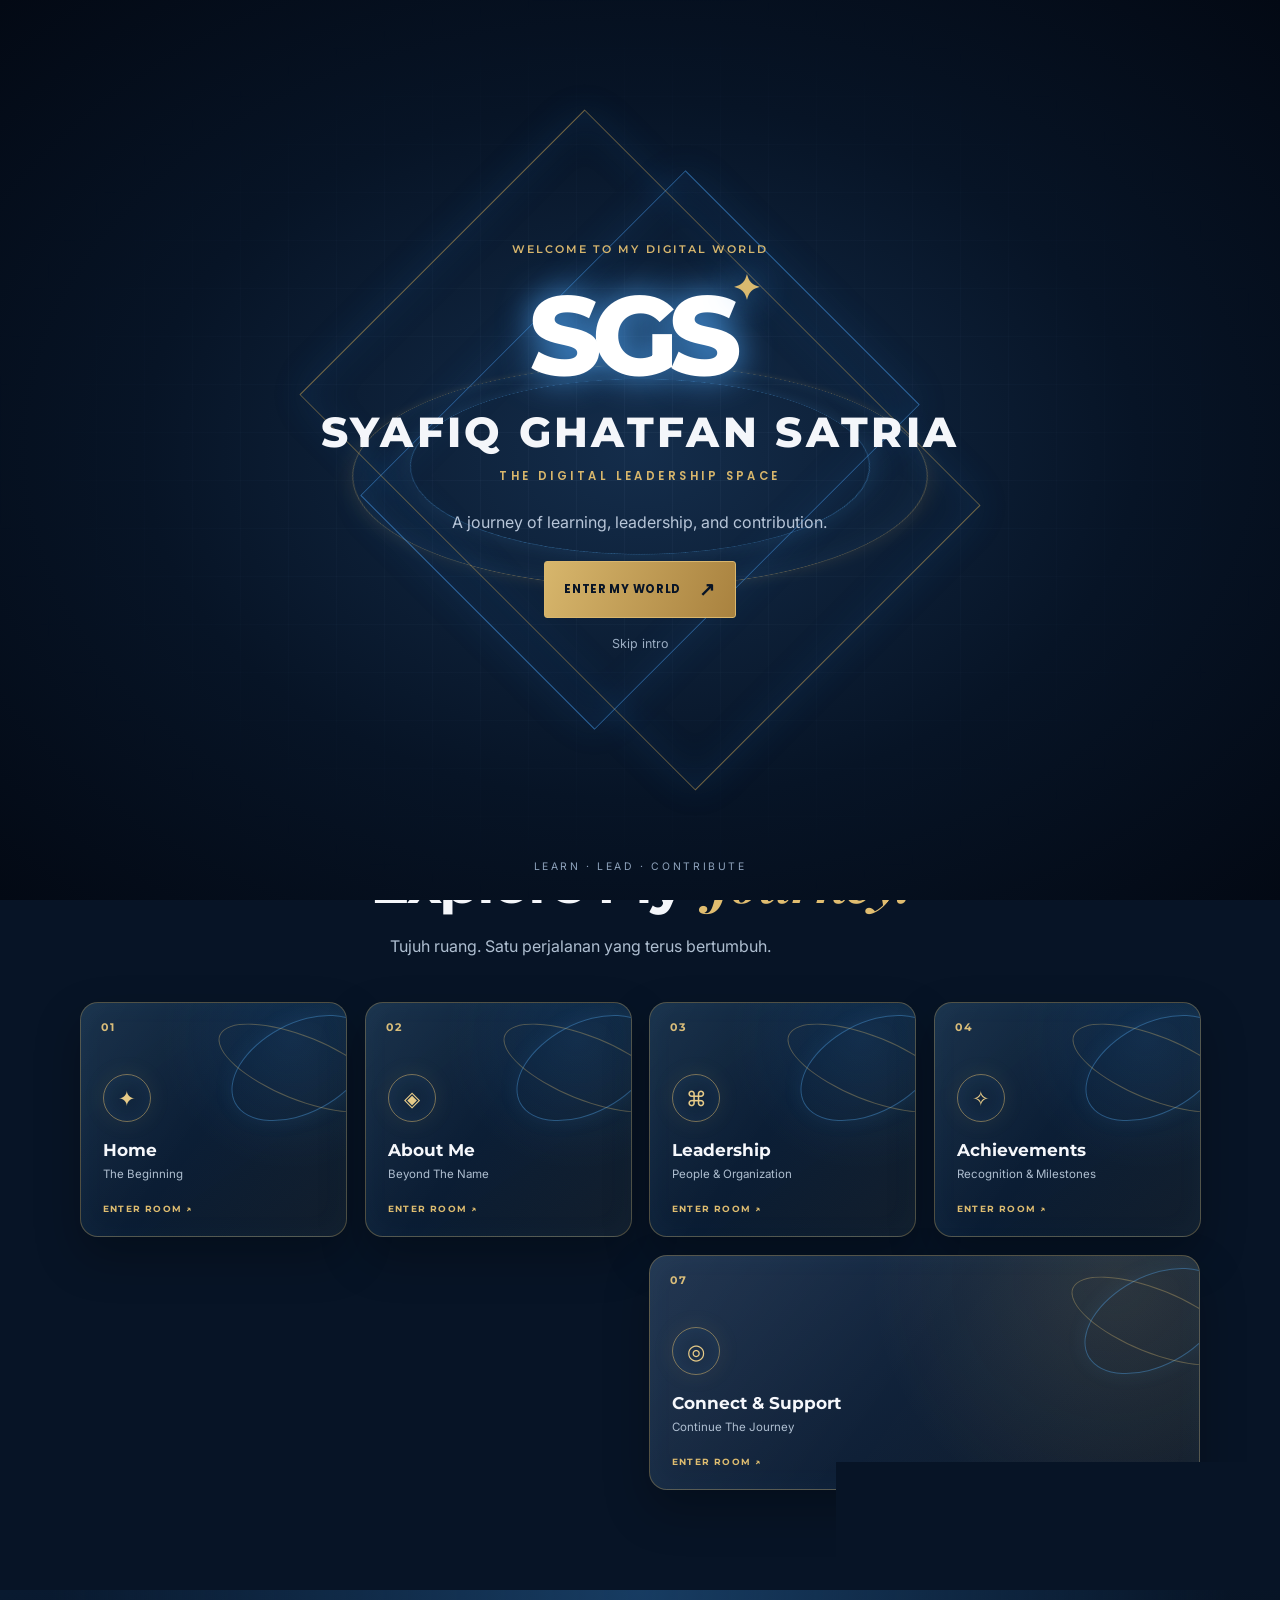
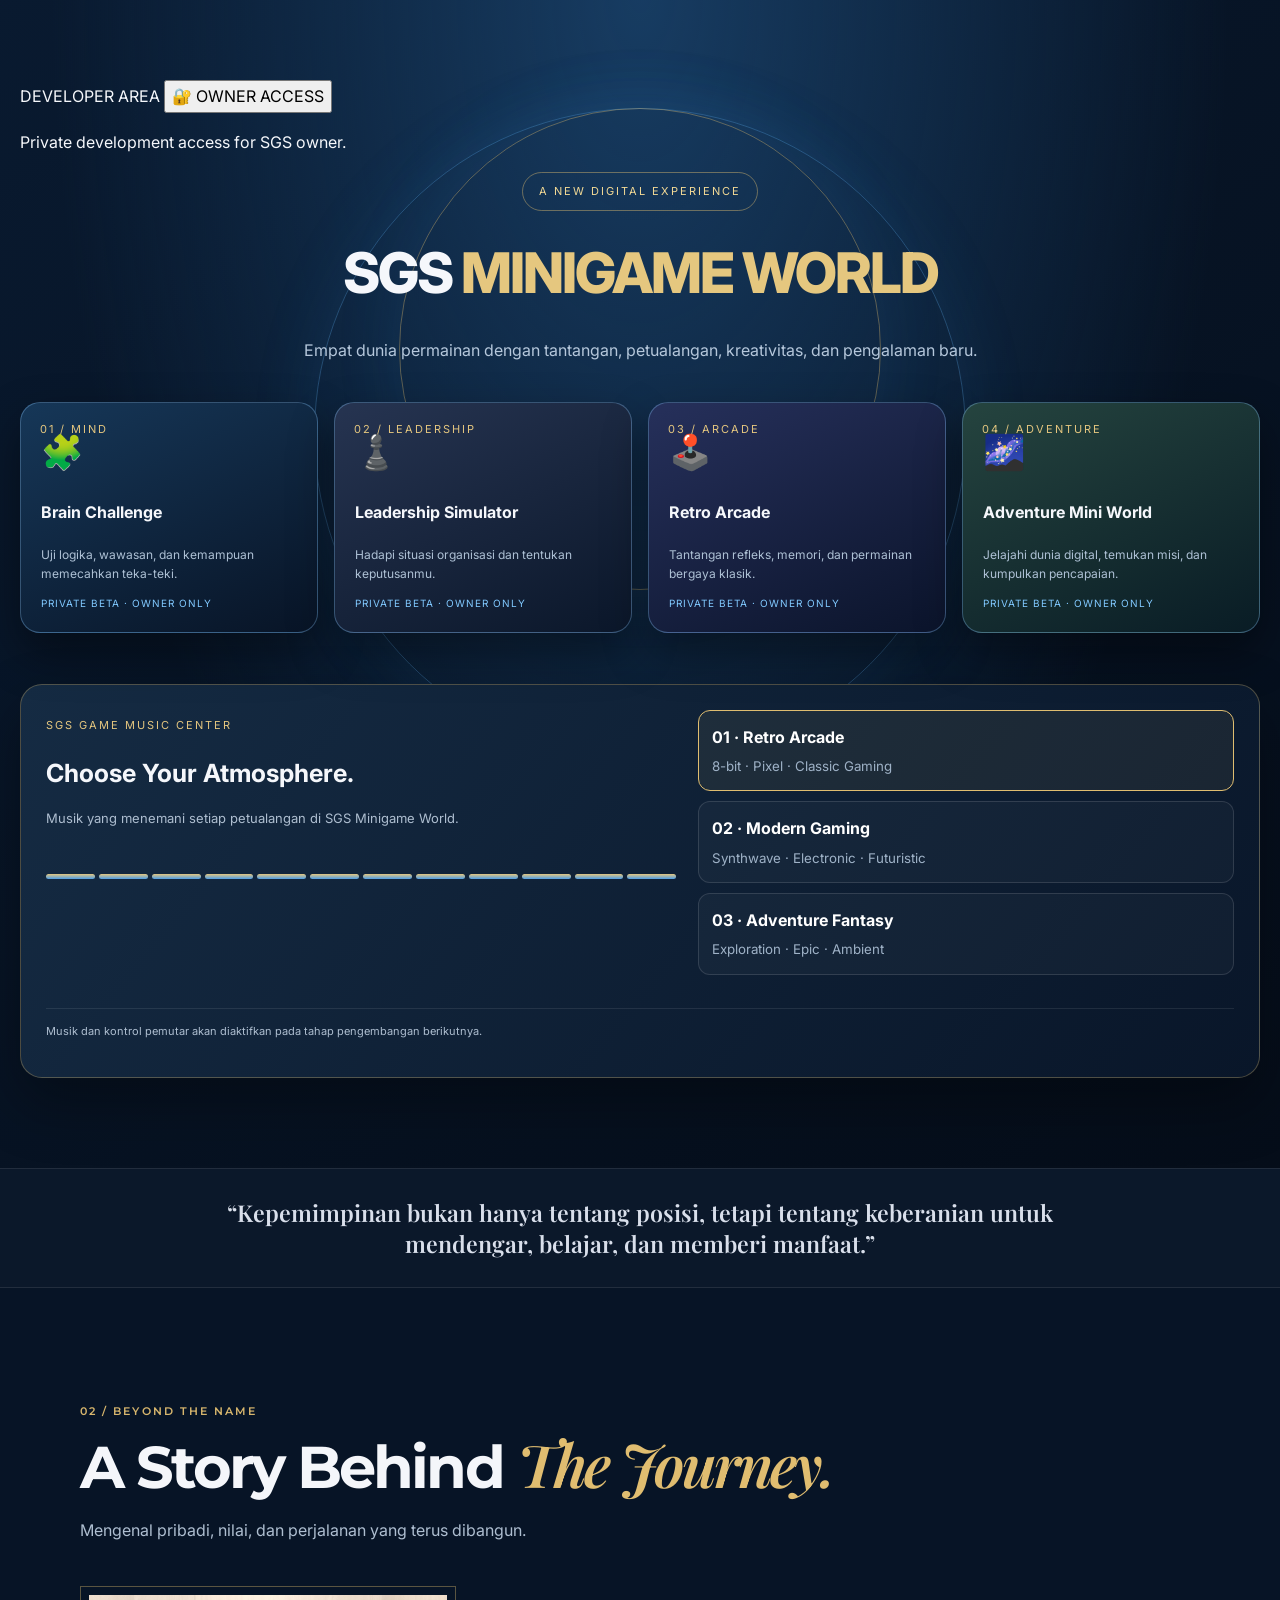
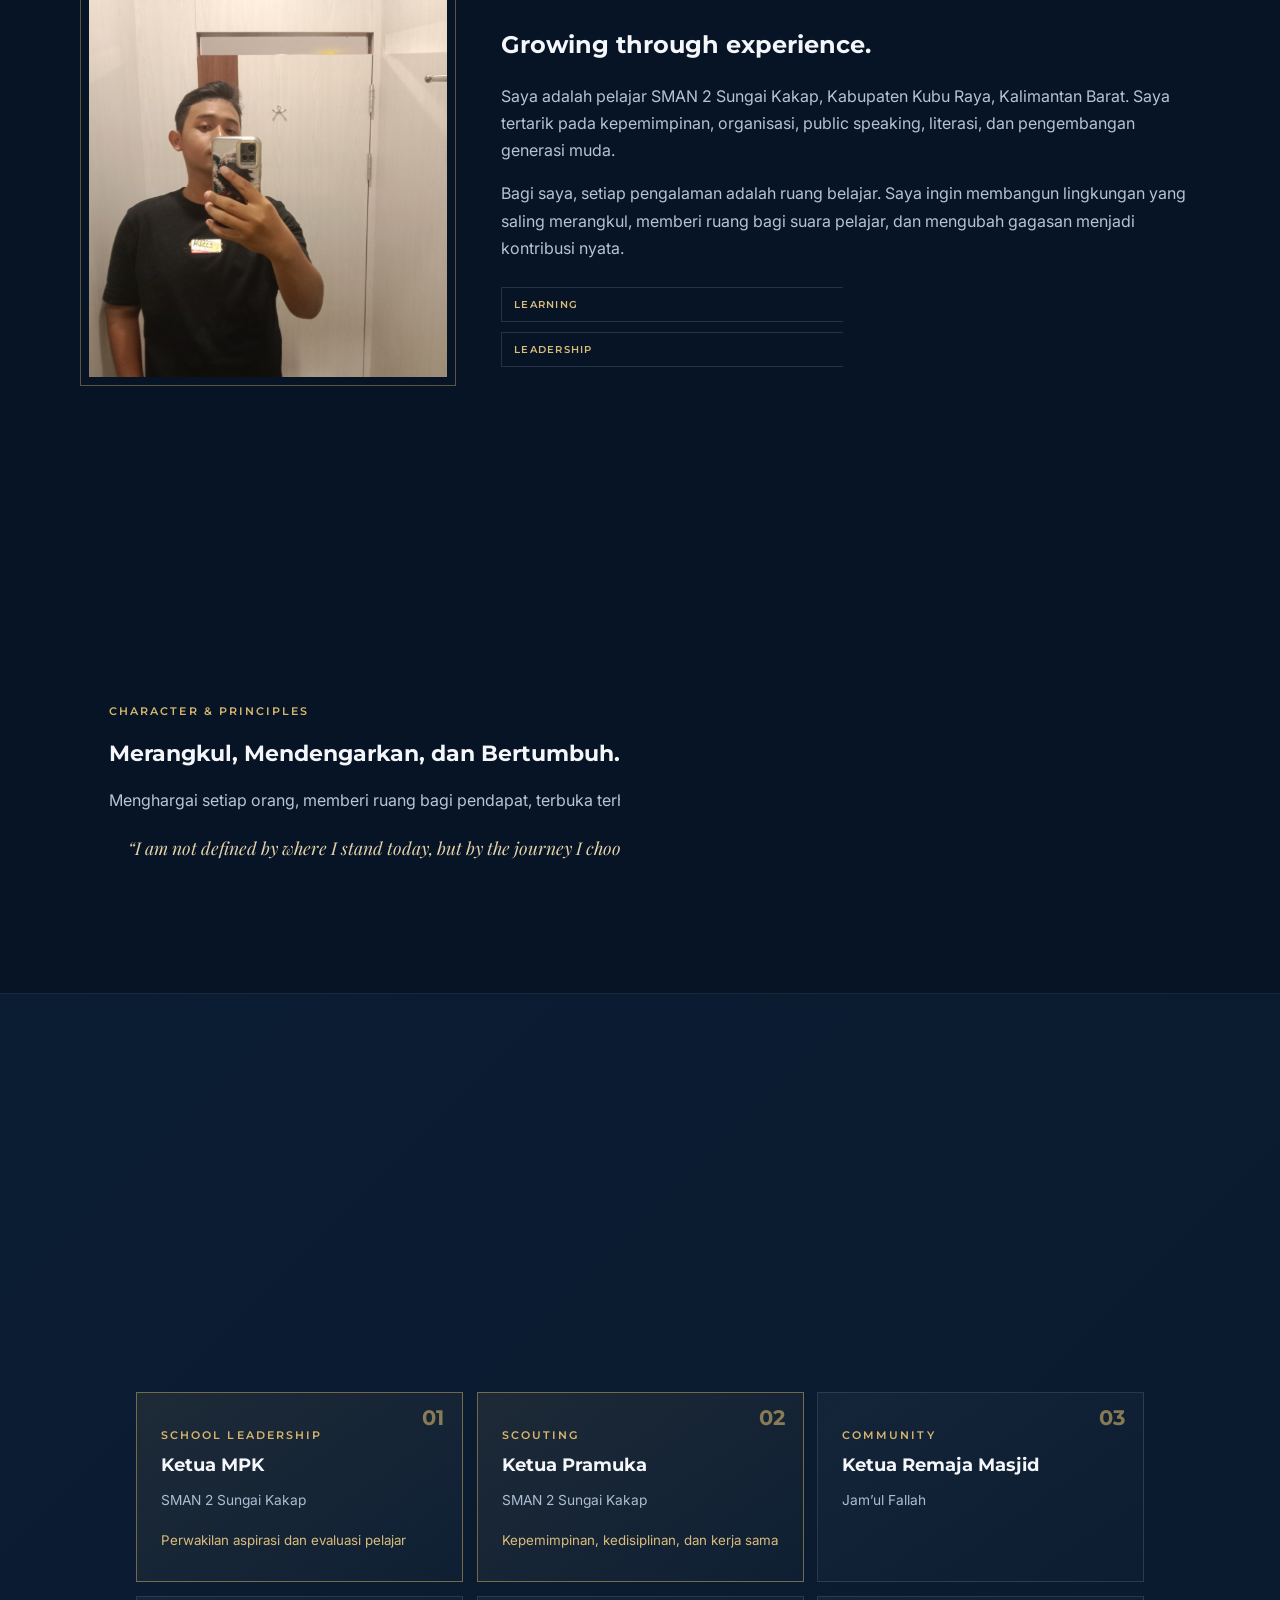
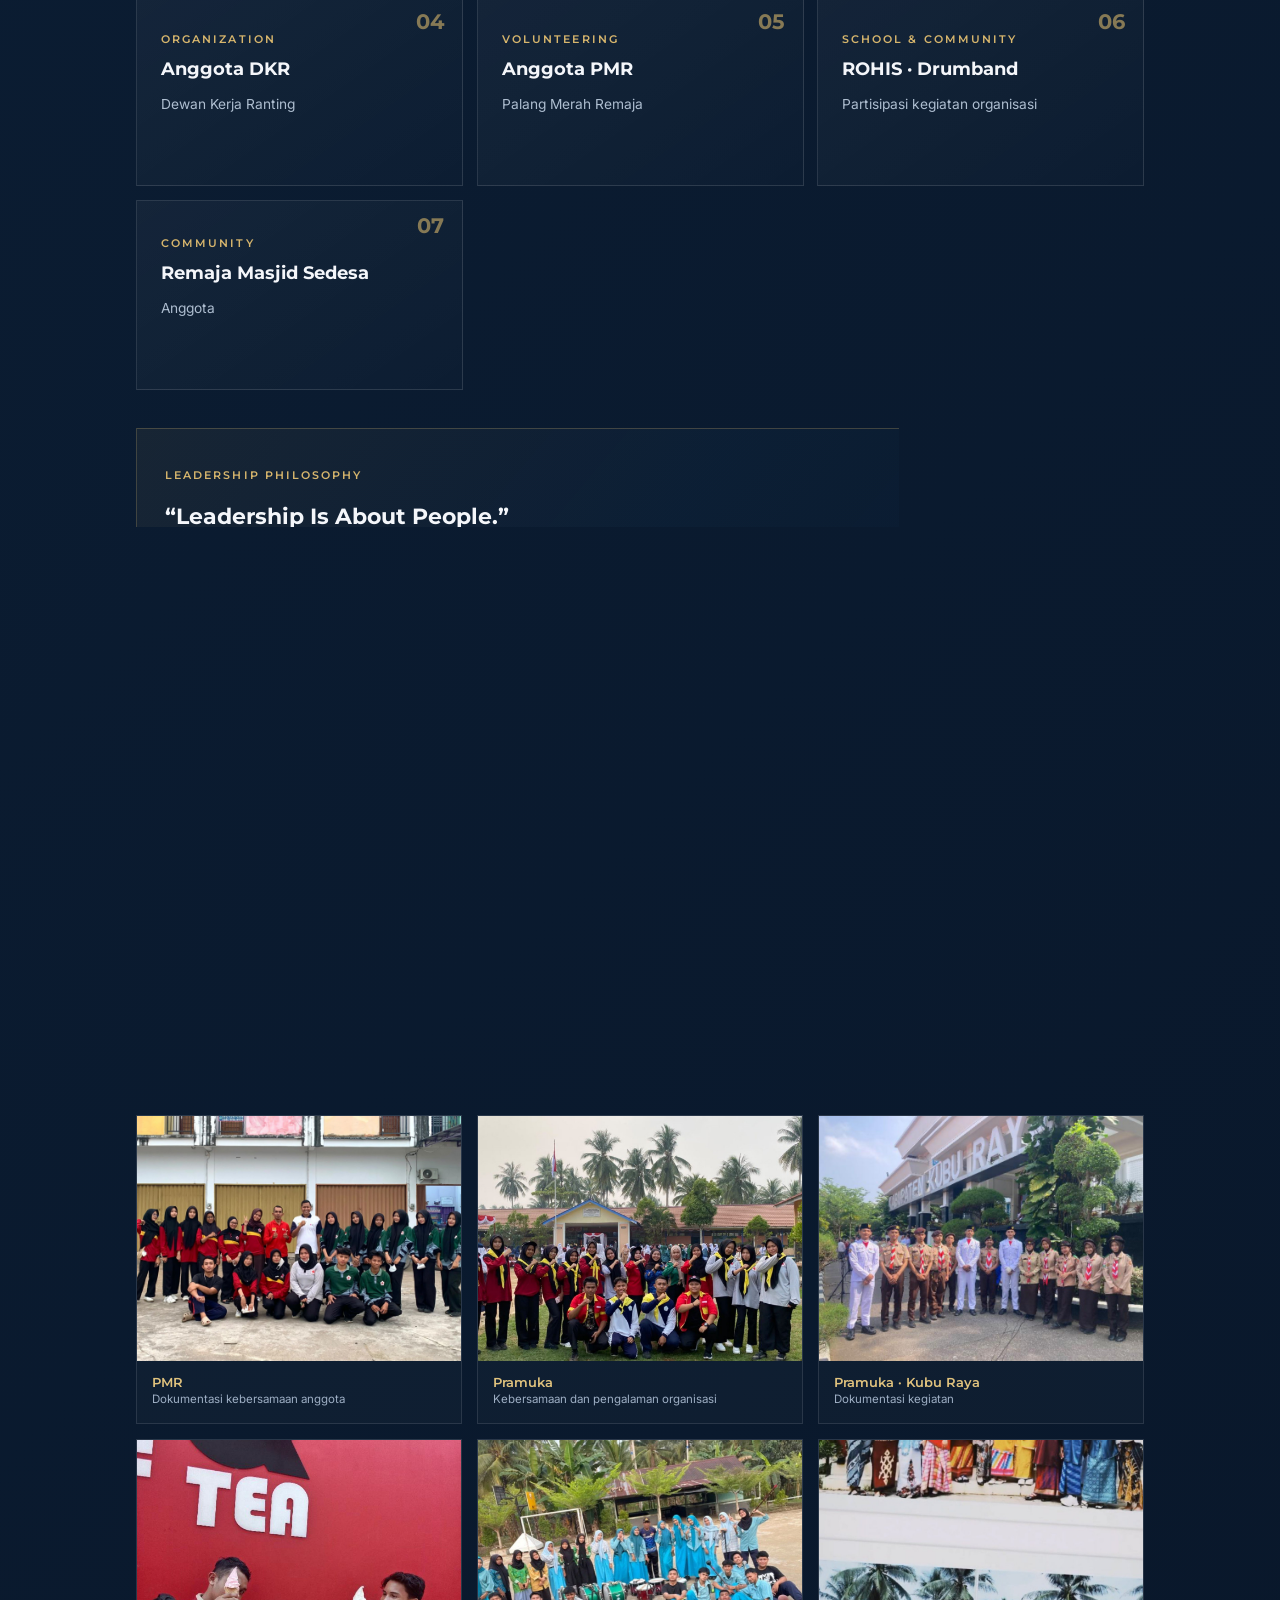
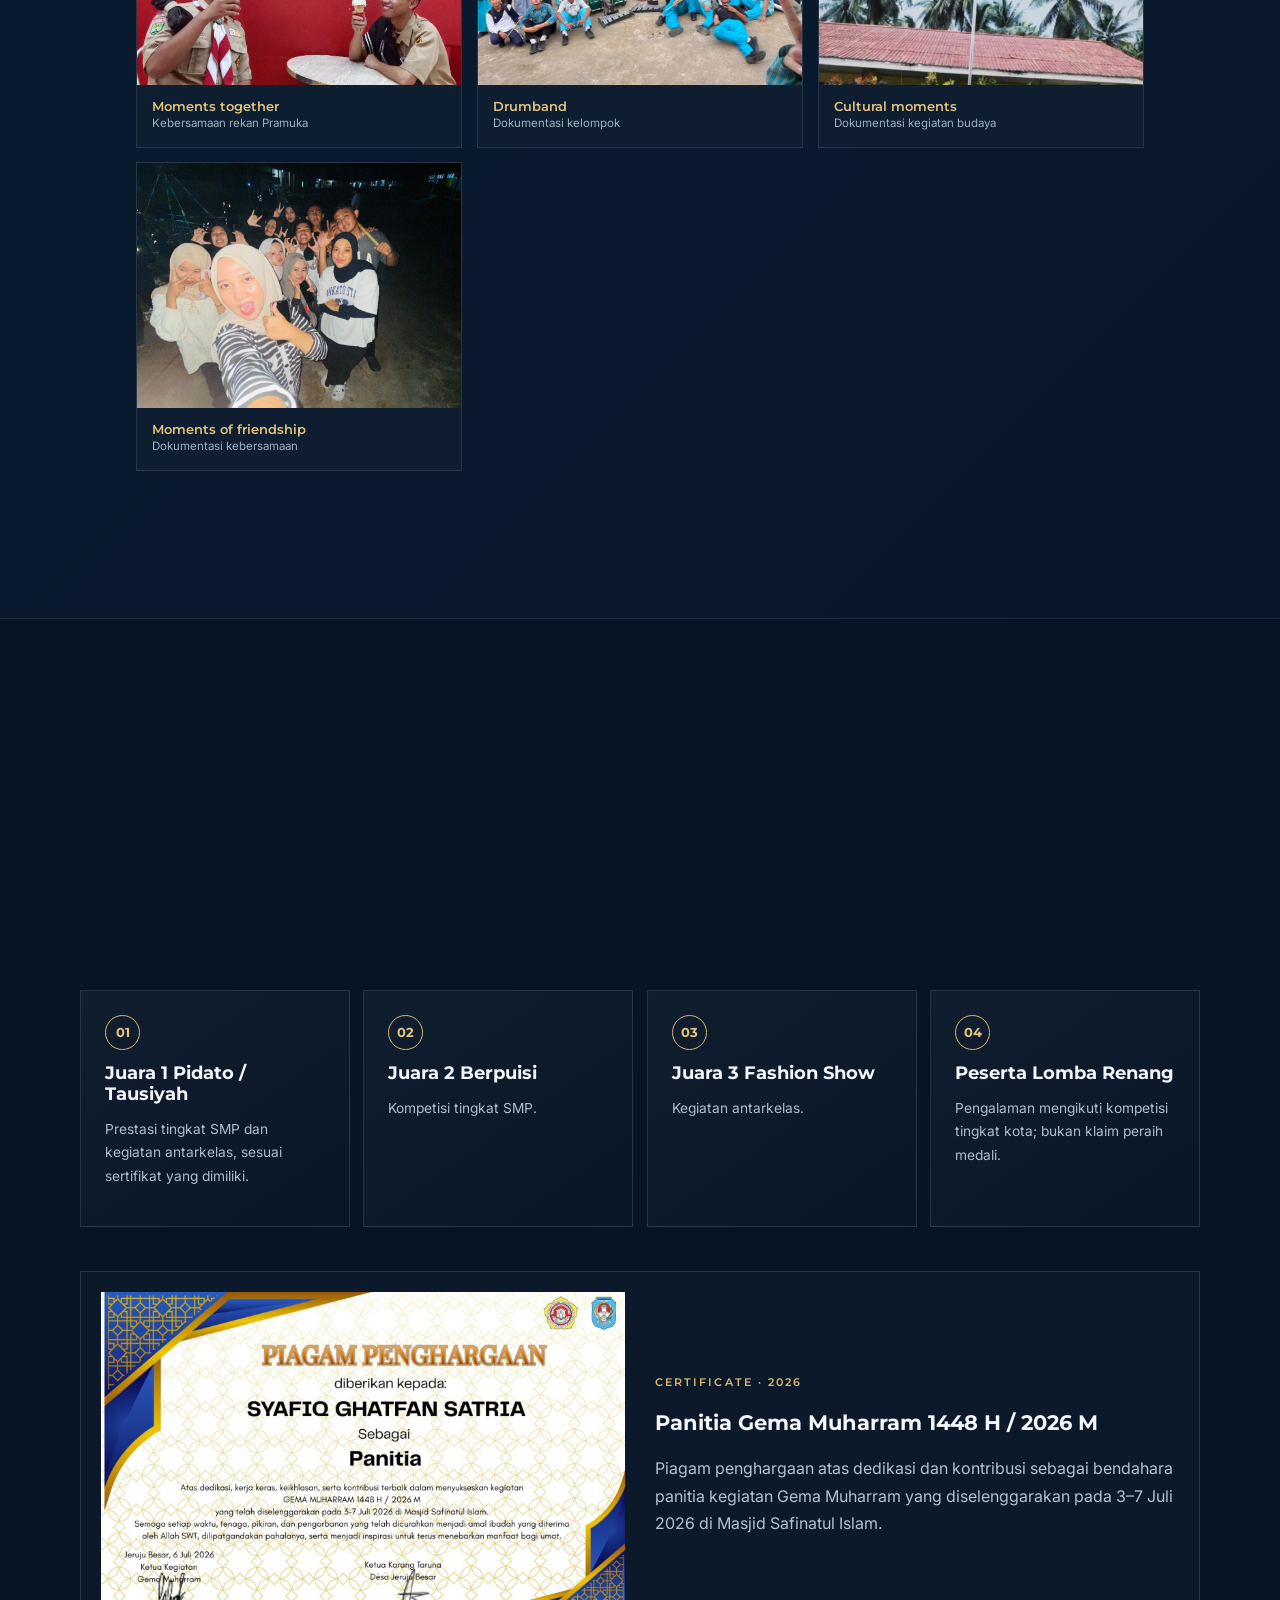
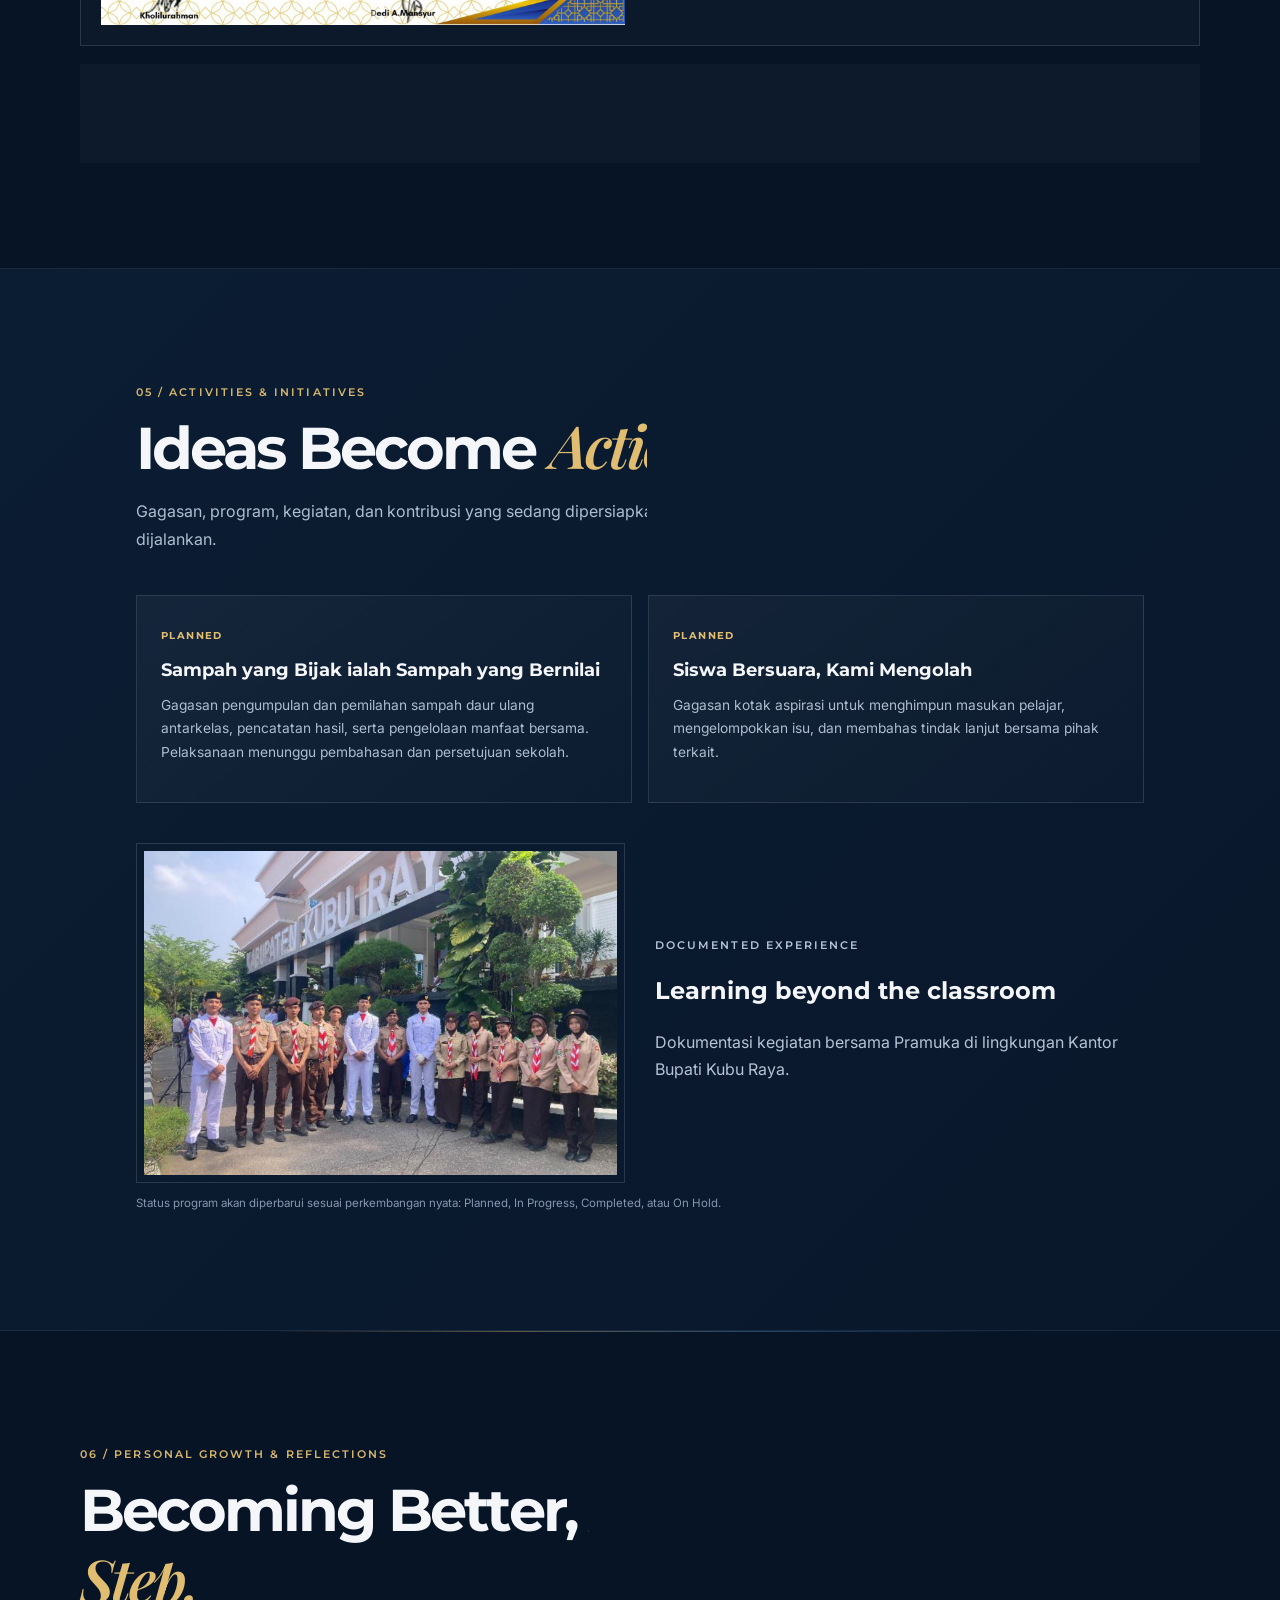
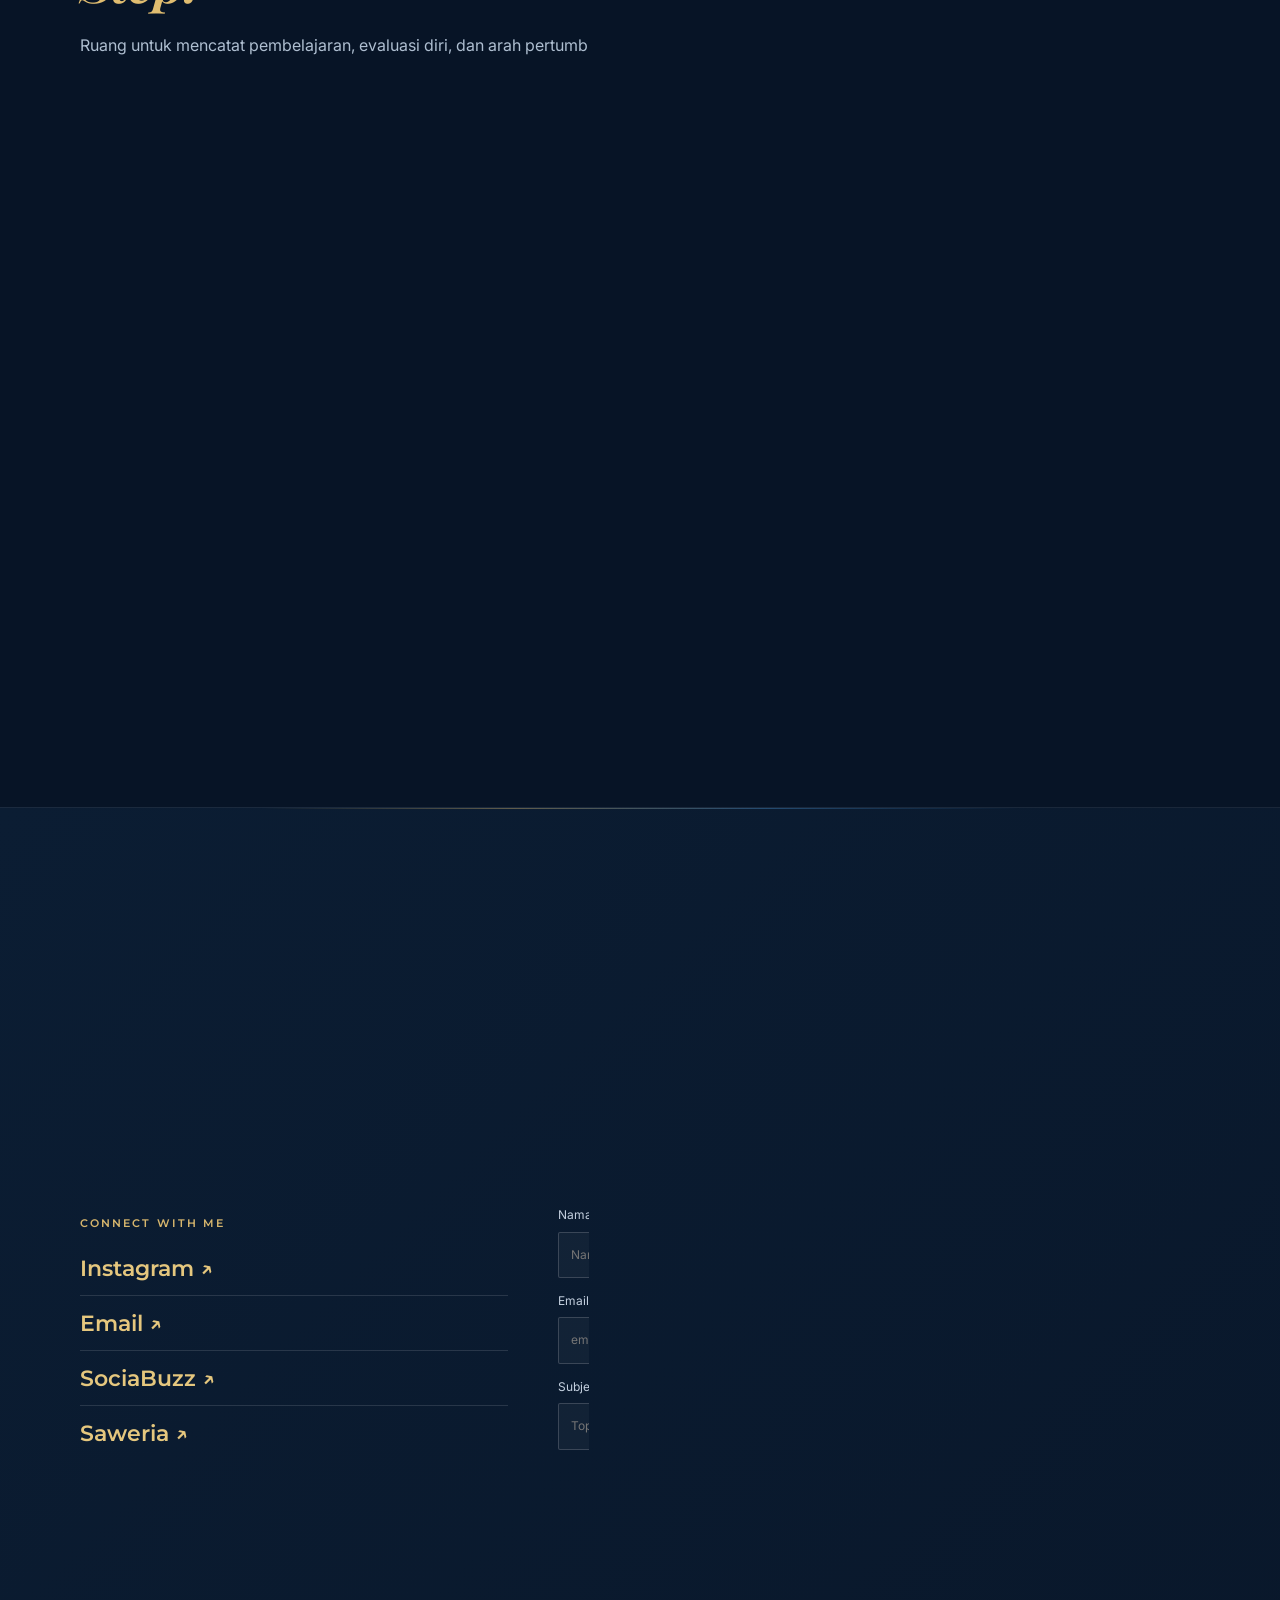
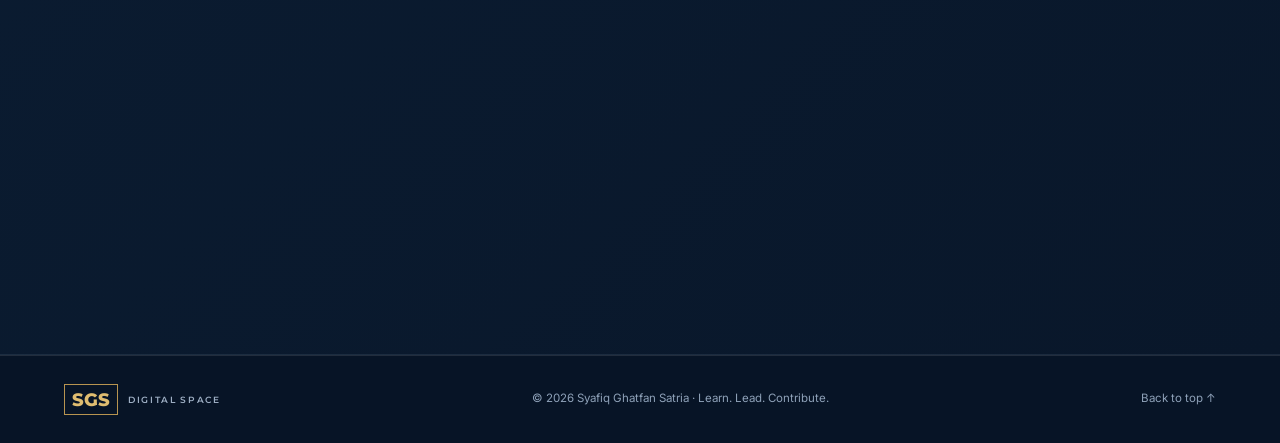
==== commit 4c063d24: "Refresh Brain Challenge UI Stylesheet Cache" ====
--- a/index.html
+++ b/index.html
@@ -17,7 +17,7 @@
   <link rel="stylesheet" href="ultimate-upgrade.css">
   <link rel="stylesheet" href="minigame-world.css">
   <link rel="stylesheet" href="minigame-dashboard.css">
-  <link rel="stylesheet" href="brain-challenge-lobby.css?v=20261108-3">
+  <link rel="stylesheet" href="brain-challenge-lobby.css?v=20261110-1">
 </head>
 
 <body>
@@ -784,7 +784,7 @@
   <script src="ultimate-upgrade.js"></script>
   <script src="minigame-owner-access.js"></script>
   <script src="brain-challenge.js?v=20261108-4"></script>
-  <script src="brain-challenge-3d-v2.js?v=20261109-1"></script>
+
   <audio id="backgroundMusic" loop>
     <source src="background.mp3" type="audio/mpeg">
   </audio>
--- a/minigame-dashboard.css
+++ b/minigame-dashboard.css
@@ -428,3 +428,18 @@
     font-size: 11px;
   }
 }
+/* FIX: SHOW BRAIN CHALLENGE IN OWNER MODE */
+
+body.sgsw-dashboard-mode main > #sgswBrainGame.active {
+  display: block !important;
+  position: fixed !important;
+  inset: 0 !important;
+  z-index: 100000 !important;
+  width: 100vw !important;
+  height: 100vh !important;
+  height: 100dvh !important;
+  margin: 0 !important;
+  overflow: hidden !important;
+  visibility: visible !important;
+  opacity: 1 !important;
+}
--- a/brain-challenge-lobby.css
+++ b/brain-challenge-lobby.css
@@ -1,218 +1,118 @@
-/* SGS BRAIN CHALLENGE — IMAGE-INSPIRED TRIAL UI */
+
+/* SGS BRAIN CHALLENGE — IMAGE BACKGROUND */
 
 #sgswBrainGame {
+  display: none;
   position: relative;
   isolation: isolate;
-  display: none;
+  overflow: hidden;
+  width: 100%;
   min-height: 100vh;
   min-height: 100dvh;
-  width: 100%;
   max-width: none;
-  padding: clamp(14px, 2.4vw, 32px);
-  overflow: hidden;
+  padding: 0;
   color: #fff;
-  background:
-    radial-gradient(ellipse at 50% 8%, rgba(62,139,220,.45), transparent 48%),
-    linear-gradient(145deg, #071426 0%, #102b4c 52%, #081426 100%);
-  grid-template-columns: minmax(145px,.78fr) minmax(0,2.1fr) minmax(145px,.78fr);
-  grid-template-rows: auto minmax(0,1fr);
-  align-items: center;
-  gap: 18px;
+  background-color: #07152d;
+  background-image: url("assets/brain-challenge-library-bg.png");
+  background-position: center;
+  background-repeat: no-repeat;
+  background-size: 100% 100%;
 }
 
 #sgswBrainGame.active {
-  display: grid;
-}
-
-#sgswBrainGame::before {
-  content: "";
+  display: block;
+}
+
+/* Elemen karakter disembunyikan karena sudah ada di gambar */
+.sgsw-character-stage,
+.sgsw-game-atmosphere {
+  display: none !important;
+}
+
+/* Tombol kembali */
+.sgsw-game-back {
   position: absolute;
-  inset: 0;
-  z-index: -1;
-  pointer-events: none;
-  background: linear-gradient(90deg, transparent, rgba(94,171,255,.08), transparent);
-}
-
-.sgsw-game-back {
-  grid-column: 1 / -1;
-  grid-row: 1;
-  justify-self: start;
-  z-index: 5;
-  padding: 10px 17px;
-  border: 1px solid #79caff;
+  z-index: 10;
+  top: 2%;
+  left: 2%;
+  padding: 10px 20px;
+  border: 1px solid #8bd5ff;
+  border-radius: 30px;
+  background: #071a35;
+  color: white;
+  font-weight: 850;
+}
+
+/* Panel soal interaktif */
+.sgsw-game-panel {
+  position: absolute;
+  z-index: 4;
+  left: 32%;
+  top: 34%;
+  width: 55%;
+  height: 51%;
+  max-width: none;
+  overflow-y: auto;
+  padding: 2% 2.5%;
+  border: 2px solid #69bdff;
   border-radius: 24px;
-  background: #0a2045;
-  color: #fff;
-  font-weight: 800;
-}
-
-.sgsw-character-stage {
-  display: contents;
-}
-
-.sgsw-character-card {
-  position: relative;
-  z-index: 2;
-  align-self: center;
-  text-align: center;
-  padding: 16px 10px;
-  border: 1px solid rgba(115,198,255,.75);
-  border-radius: 22px;
-  background: linear-gradient(155deg, rgba(23,62,108,.92), rgba(5,19,40,.94));
-  box-shadow: 0 12px 35px rgba(0,0,0,.35), inset 0 0 22px rgba(83,170,255,.1);
-  animation: sgsFloat 4s ease-in-out infinite;
-}
-
-.sgsw-vektor {
-  grid-column: 1;
-  grid-row: 2;
-}
-
-.sgsw-kiboy {
-  grid-column: 3;
-  grid-row: 2;
-  animation-delay: 1s;
-  border-color: rgba(75,230,255,.8);
-}
-
-.sgsw-character-avatar {
-  font-size: clamp(42px,5vw,76px);
-  line-height: 1.2;
-  filter: drop-shadow(0 0 13px rgba(83,184,255,.65));
-}
-
-.sgsw-robot-avatar {
-  filter: drop-shadow(0 0 15px rgba(50,230,255,.8));
-}
-
-.sgsw-character-name {
-  margin-top: 8px;
-  color: #ffdc91;
-  font-size: clamp(14px,1.5vw,20px);
-  font-weight: 900;
-  letter-spacing: 2px;
-}
-
-.sgsw-character-card > span {
-  display: block;
-  margin-top: 4px;
-  color: #80dfff;
-  font-size: 9px;
-  letter-spacing: 1.5px;
-}
-
-.sgsw-character-card p {
-  margin: 10px 0 0;
-  padding: 9px 7px;
-  min-height: 54px;
-  border-radius: 12px;
-  background: rgba(255,255,255,.08);
-  font-size: 11px;
-  line-height: 1.45;
-}
-
-.sgsw-game-atmosphere {
-  position: absolute;
-  inset: 0;
-  z-index: 0;
-  overflow: hidden;
-  pointer-events: none;
-}
-
-.sgsw-game-atmosphere span {
-  position: absolute;
-  bottom: -15px;
-  width: 5px;
-  height: 5px;
-  border-radius: 50%;
-  background: #8ceaff;
-  box-shadow: 0 0 13px 4px #35aaff;
-  animation: sgsRise 9s linear infinite;
-}
-
-.sgsw-game-atmosphere span:nth-child(1) { left: 10%; }
-.sgsw-game-atmosphere span:nth-child(2) { left: 30%; animation-delay: 2s; }
-.sgsw-game-atmosphere span:nth-child(3) { left: 55%; animation-delay: 4s; }
-.sgsw-game-atmosphere span:nth-child(4) { left: 75%; animation-delay: 1s; }
-.sgsw-game-atmosphere span:nth-child(5) { left: 90%; animation-delay: 3s; }
-
-.sgsw-game-panel {
-  grid-column: 2;
-  grid-row: 2;
-  position: relative;
-  z-index: 3;
-  width: 100%;
-  max-width: 850px;
-  justify-self: center;
-  padding: clamp(18px,2.5vw,30px);
-  border: 2px solid #68bfff;
-  border-radius: 26px;
-  background: linear-gradient(145deg, rgba(14,43,83,.97), rgba(4,17,39,.97));
-  box-shadow: 0 18px 55px rgba(0,0,0,.42), 0 0 28px rgba(38,145,255,.22);
-  animation: sgsPanelIn .55s ease both;
+  background: rgba(4, 20, 53, 0.97);
+  box-shadow: 0 0 22px #3daaff66;
 }
 
 .sgsw-game-top {
   display: flex;
   justify-content: space-between;
-  gap: 12px;
+  gap: 8px;
   flex-wrap: wrap;
-  color: #ffda8b;
-  font-size: clamp(10px,1vw,13px);
+  color: #ffe08b;
   font-weight: 900;
-  letter-spacing: 1.2px;
+  font-size: clamp(10px, 1.2vw, 16px);
 }
 
 .sgsw-progress {
-  height: 8px;
-  margin-top: 13px;
+  height: 9px;
+  margin: 12px 0 18px;
   border-radius: 20px;
-  background: #203b5d;
+  background: #28466f;
   overflow: hidden;
 }
 
 .sgsw-progress-fill {
   height: 100%;
   width: 0;
-  border-radius: 20px;
-  background: linear-gradient(90deg,#40caff,#ffcf73);
-  transition: width .35s ease;
+  background: linear-gradient(90deg, #46caff, #ffd36e);
+  transition: width .3s;
 }
 
 .sgsw-game-question {
-  margin: 20px 0;
-  padding: clamp(16px,2vw,24px);
-  border: 1px solid rgba(105,190,255,.75);
-  border-radius: 18px;
-  background: linear-gradient(135deg,#0b2850,#071a35);
-  color: #fff;
-  font-size: clamp(17px,2vw,23px);
-  line-height: 1.45;
-  text-align: center;
+  margin: 0 0 15px;
+  padding: 15px;
+  border: 1px solid #68bfff;
+  border-radius: 16px;
+  background: #0a2855;
+  color: white;
+  font-size: clamp(16px, 2vw, 25px);
+  line-height: 1.4;
 }
 
 .sgsw-answer-list {
   display: grid;
-  grid-template-columns: repeat(2,minmax(0,1fr));
-  gap: 11px;
+  grid-template-columns: 1fr;
+  gap: 8px;
 }
 
 .sgsw-answer {
   width: 100%;
-  min-height: 52px;
-  padding: 13px 15px;
-  border: 1.5px solid #68bfff;
-  border-radius: 14px;
-  background: linear-gradient(100deg,#123762,#0a2040);
-  color: #fff;
-  font-size: clamp(13px,1.3vw,16px);
-  font-weight: 750;
+  min-height: 42px;
+  padding: 9px 14px;
   text-align: left;
-  transition: transform .18s ease, box-shadow .18s ease;
-}
-
-.sgsw-answer:active {
-  transform: scale(.98);
+  border: 1.5px solid #7bcaff;
+  border-radius: 30px;
+  background: linear-gradient(90deg, #102f60, #081b3d);
+  color: white;
+  font-size: clamp(13px, 1.4vw, 18px);
+  font-weight: 800;
 }
 
 .sgsw-answer:disabled {
@@ -220,9 +120,8 @@
 }
 
 .sgsw-answer.correct {
-  border-color: #58f0b1;
+  border-color: #59f0b0;
   background: #126448;
-  box-shadow: 0 0 16px #53ffb055;
 }
 
 .sgsw-answer.wrong {
@@ -231,124 +130,374 @@
 }
 
 .sgsw-feedback {
-  min-height: 40px;
-  margin: 15px 0 10px;
-  padding: 12px 14px;
+  min-height: 35px;
+  margin: 12px 0;
+  padding: 9px 12px;
   border-radius: 12px;
-  background: rgba(255,255,255,.08);
+  background: #142c53;
   color: #ffdc91;
   font-size: 13px;
-  line-height: 1.5;
 }
 
 .sgsw-game-button {
   display: block;
   width: 100%;
-  padding: 14px 22px;
+  padding: 12px 18px;
   border: 1px solid #ffe19a;
-  border-radius: 14px;
-  background: linear-gradient(135deg,#ffe69b,#e99d27);
+  border-radius: 30px;
+  background: linear-gradient(135deg, #ffe69b, #e99d27);
   color: #172443;
   font-weight: 950;
-  letter-spacing: .7px;
 }
 
 .sgsw-game-button:disabled {
-  opacity: .45;
+  opacity: .5;
 }
 
 #sgswScore {
-  margin-top: 13px;
-  color: #8edbff;
-  font-size: 13px;
+  margin-top: 10px;
+  text-align: right;
+  color: #9be2ff;
   font-weight: 900;
+}
+
+/* Penyesuaian layar HP */
+@media (max-width: 760px) {
+  #sgswBrainGame {
+    background-size: 100% 100%;
+  }
+
+  .sgsw-game-back {
+    top: 10px;
+    left: 9px;
+    padding: 7px 12px;
+    font-size: 10px;
+  }
+
+  .sgsw-game-panel {
+    left: 32%;
+    top: 34%;
+    width: 55%;
+    height: 51%;
+    padding: 7px;
+    border-radius: 12px;
+  }
+
+  .sgsw-game-top {
+    font-size: 8px;
+  }
+
+  .sgsw-progress {
+    height: 5px;
+    margin: 6px 0 8px;
+  }
+
+  .sgsw-game-question {
+    padding: 7px;
+    margin-bottom: 7px;
+    font-size: 11px;
+  }
+
+  .sgsw-answer {
+    min-height: 30px;
+    padding: 5px 7px;
+    font-size: 10px;
+  }
+
+  .sgsw-answer-list {
+    gap: 5px;
+  }
+
+  .sgsw-feedback {
+    min-height: 25px;
+    margin: 6px 0;
+    padding: 5px;
+    font-size: 9px;
+  }
+
+  .sgsw-game-button {
+    padding: 8px;
+    font-size: 10px;
+  }
+
+  #sgswScore {
+    font-size: 10px;
+  }
+}
+/* SGS BRAIN CHALLENGE — CONCEPT UI OVERRIDE */
+
+#sgswBrainGame {
+  background-size: cover;
+  background-position: center;
+}
+
+/* Judul utama */
+#sgswBrainGame::before {
+  content: "🧠 SGS BRAIN CHALLENGE";
+  position: absolute;
+  z-index: 8;
+  top: 2%;
+  left: 50%;
+  transform: translateX(-50%);
+  padding: 10px 28px;
+  width: max-content;
+  max-width: 55%;
+  border: 2px solid #59bdff;
+  border-radius: 0 0 20px 20px;
+  background: linear-gradient(110deg, #061a3bed, #123d75ed);
+  color: #ffd36e;
+  font-size: clamp(17px, 2.5vw, 34px);
+  font-weight: 1000;
+  font-style: italic;
+  text-align: center;
+  box-shadow: 0 0 22px #35aaff88;
+}
+
+/* Tombol kembali */
+.sgsw-game-back {
+  z-index: 12;
+  top: 3%;
+  left: 2%;
+  padding: 10px 20px;
+  border: 2px solid #9bdcff;
+  border-radius: 30px;
+  background: #071a35;
+  color: white;
+  font-weight: 900;
+  box-shadow: 0 0 14px #37aaff66;
+}
+
+/* Tampilkan Vektor dan Kiboy */
+.sgsw-character-stage {
+  display: block !important;
+  position: absolute;
+  inset: 0;
+  z-index: 3;
+  pointer-events: none;
+}
+
+.sgsw-character-card {
+  position: absolute;
+  display: flex;
+  flex-direction: column;
+  align-items: center;
+  gap: 5px;
+  padding: 12px;
+  border: 1px solid #66c8ff;
+  border-radius: 18px;
+  background: linear-gradient(145deg, #05183eee, #082c58cc);
+  box-shadow: 0 0 20px #31aaff55;
+  text-align: center;
+}
+
+.sgsw-vektor {
+  left: 2%;
+  top: 34%;
+  width: 24%;
+}
+
+.sgsw-kiboy {
+  right: 1.5%;
+  bottom: 3%;
+  width: 13%;
+}
+
+.sgsw-character-avatar {
+  display: grid;
+  place-items: center;
+  width: clamp(60px, 8vw, 115px);
+  height: clamp(60px, 8vw, 115px);
+  border: 2px solid #7bd5ff;
+  border-radius: 50%;
+  background: radial-gradient(circle, #1d5b9a, #071b3d);
+  font-size: clamp(38px, 5vw, 72px);
+  box-shadow: 0 0 18px #39baff88;
+}
+
+.sgsw-kiboy .sgsw-character-avatar {
+  width: clamp(45px, 5vw, 75px);
+  height: clamp(45px, 5vw, 75px);
+}
+
+.sgsw-character-name {
+  color: #ffd36e;
+  font-weight: 1000;
+  letter-spacing: 1px;
+}
+
+.sgsw-character-card > span {
+  color: #91d9ff;
+  font-size: 10px;
+  font-weight: 800;
+}
+
+.sgsw-character-card p {
+  color: white;
+  font-size: clamp(9px, 1vw, 14px);
+  line-height: 1.4;
+}
+
+/* Panel pertanyaan */
+.sgsw-game-panel {
+  left: 28%;
+  top: 27%;
+  width: 64%;
+  height: 68%;
+  padding: 2% 2.2%;
+  border: 3px solid #65c5ff;
+  border-radius: 28px;
+  background: linear-gradient(145deg, #041336f7, #07244ff5);
+  box-shadow: 0 0 28px #36aaff88;
+  overflow-y: auto;
+}
+
+.sgsw-game-top {
+  color: #ffe08b;
+  font-size: clamp(11px, 1.25vw, 17px);
+  font-weight: 1000;
+}
+
+.sgsw-progress {
+  height: 12px;
+  margin: 12px 0 18px;
+  border: 1px solid #83caff;
+  border-radius: 20px;
+  background: #142d59;
+}
+
+.sgsw-progress-fill {
+  background: linear-gradient(90deg, #ffc34f, #fff0a6);
+  box-shadow: 0 0 12px #ffcf62;
+}
+
+.sgsw-game-question {
+  padding: 17px 20px;
+  border: 2px solid #63bfff;
+  border-radius: 22px;
+  background: linear-gradient(110deg, #0b2a5b, #071d45);
+  color: white;
+  font-size: clamp(17px, 2vw, 29px);
+  line-height: 1.4;
+  box-shadow: inset 0 0 16px #2b8ee733;
+}
+
+.sgsw-answer-list {
+  display: grid;
+  grid-template-columns: 1fr;
+  gap: 8px;
+}
+
+.sgsw-answer {
+  min-height: 46px;
+  padding: 9px 18px;
+  border: 2px solid #77caff;
+  border-radius: 30px;
+  background: linear-gradient(90deg, #12396f, #081e45);
+  color: white;
+  font-size: clamp(13px, 1.4vw, 19px);
+  font-weight: 850;
+  box-shadow: 0 0 9px #36aaff44;
+}
+
+.sgsw-answer.correct {
+  border-color: #69ffc0;
+  background: #126448;
+}
+
+.sgsw-answer.wrong {
+  border-color: #ff9292;
+  background: #762c46;
+}
+
+.sgsw-feedback {
+  padding: 9px 13px;
+  border: 1px solid #e6bd63;
+  border-radius: 14px;
+  background: #122b53;
+  color: #ffdf91;
+}
+
+.sgsw-game-button {
+  padding: 12px 18px;
+  border: 2px solid #ffe4a0;
+  border-radius: 30px;
+  background: linear-gradient(110deg, #ffe89e, #f4b33f);
+  color: #172443;
+  font-size: clamp(13px, 1.4vw, 19px);
+  font-weight: 1000;
+  box-shadow: 0 0 16px #ffcf6688;
+}
+
+/* Skor di sudut kanan atas panel */
+#sgswScore {
+  margin-top: 10px;
+  color: #ffda72;
+  font-weight: 1000;
   text-align: right;
-  letter-spacing: 1px;
-}
-
-@keyframes sgsFloat {
-  0%,100% { transform: translateY(0); }
-  50% { transform: translateY(-7px); }
-}
-
-@keyframes sgsPanelIn {
-  from { opacity: 0; transform: translateY(14px) scale(.99); }
-  to { opacity: 1; transform: none; }
-}
-
-@keyframes sgsRise {
-  0% { transform: translateY(0); opacity: 0; }
-  20% { opacity: .8; }
-  100% { transform: translateY(-80vh); opacity: 0; }
-}
-
-/* Tampilan HP */
-@media (max-width:760px) {
+}
+
+/* Tampilan HP portrait */
+@media (max-width: 760px) and (orientation: portrait) {
   #sgswBrainGame {
-    grid-template-columns: 1fr 1fr;
-    grid-template-rows: auto auto auto;
-    gap: 10px;
-    padding: 12px 10px;
+    background-size: cover;
+  }
+
+  #sgswBrainGame::before {
+    top: 10px;
+    max-width: 52%;
+    padding: 8px;
+    font-size: 13px;
   }
 
   .sgsw-game-back {
-    grid-column: 1 / -1;
-    grid-row: 1;
-    font-size: 11px;
-  }
-
-  .sgsw-character-stage {
-    display: grid;
-    grid-column: 1 / -1;
-    grid-row: 2;
-    grid-template-columns: 1fr 1fr;
-    gap: 10px;
-  }
-
-  .sgsw-vektor,
+    top: 10px;
+    left: 8px;
+    padding: 7px 10px;
+    font-size: 9px;
+  }
+
+  .sgsw-vektor {
+    left: 3%;
+    top: 16%;
+    width: 28%;
+    padding: 7px;
+  }
+
   .sgsw-kiboy {
-    grid-row: auto;
-    grid-column: auto;
-  }
-
-  .sgsw-character-card {
-    padding: 10px 8px;
-    border-radius: 16px;
-  }
-
-  .sgsw-character-avatar { font-size: 43px; }
-  .sgsw-character-name { font-size: 14px; }
-
-  .sgsw-character-card p {
-    font-size: 10px;
-    min-height: 40px;
-    margin-top: 7px;
-    padding: 7px 5px;
-  }
+    right: 2%;
+    bottom: 2%;
+    width: 21%;
+    padding: 6px;
+  }
+
+  .sgsw-character-avatar {
+    width: 45px;
+    height: 45px;
+    font-size: 29px;
+  }
+
+  .sgsw-kiboy .sgsw-character-avatar {
+    width: 38px;
+    height: 38px;
+  }
+
+  .sgsw-character-name { font-size: 9px; }
+  .sgsw-character-card > span { font-size: 7px; }
+  .sgsw-character-card p { font-size: 8px; }
 
   .sgsw-game-panel {
-    grid-column: 1 / -1;
-    grid-row: 3;
-    padding: 16px 12px;
-    border-radius: 20px;
-  }
-
-  .sgsw-game-question {
-    margin: 14px 0;
-    padding: 15px 12px;
-    font-size: 17px;
-  }
-
-  .sgsw-answer-list {
-    grid-template-columns: 1fr;
-    gap: 9px;
-  }
-
-  .sgsw-answer {
-    min-height: 46px;
-    padding: 11px 13px;
-    font-size: 14px;
-  }
-
-  .sgsw-feedback { font-size: 12px; }
-     }
+    left: 5%;
+    top: 35%;
+    width: 90%;
+    height: 60%;
+    padding: 12px;
+    border-radius: 18px;
+  }
+
+  .sgsw-game-top { font-size: 10px; }
+  .sgsw-progress { height: 7px; margin: 8px 0 12px; }
+  .sgsw-game-question { padding: 11px; font-size: 15px; }
+  .sgsw-answer { min-height: 37px; padding: 7px 12px; font-size: 12px; }
+  .sgsw-feedback { font-size: 10px; }
+  .sgsw-game-button { padding: 9px; font-size: 12px; }
+}
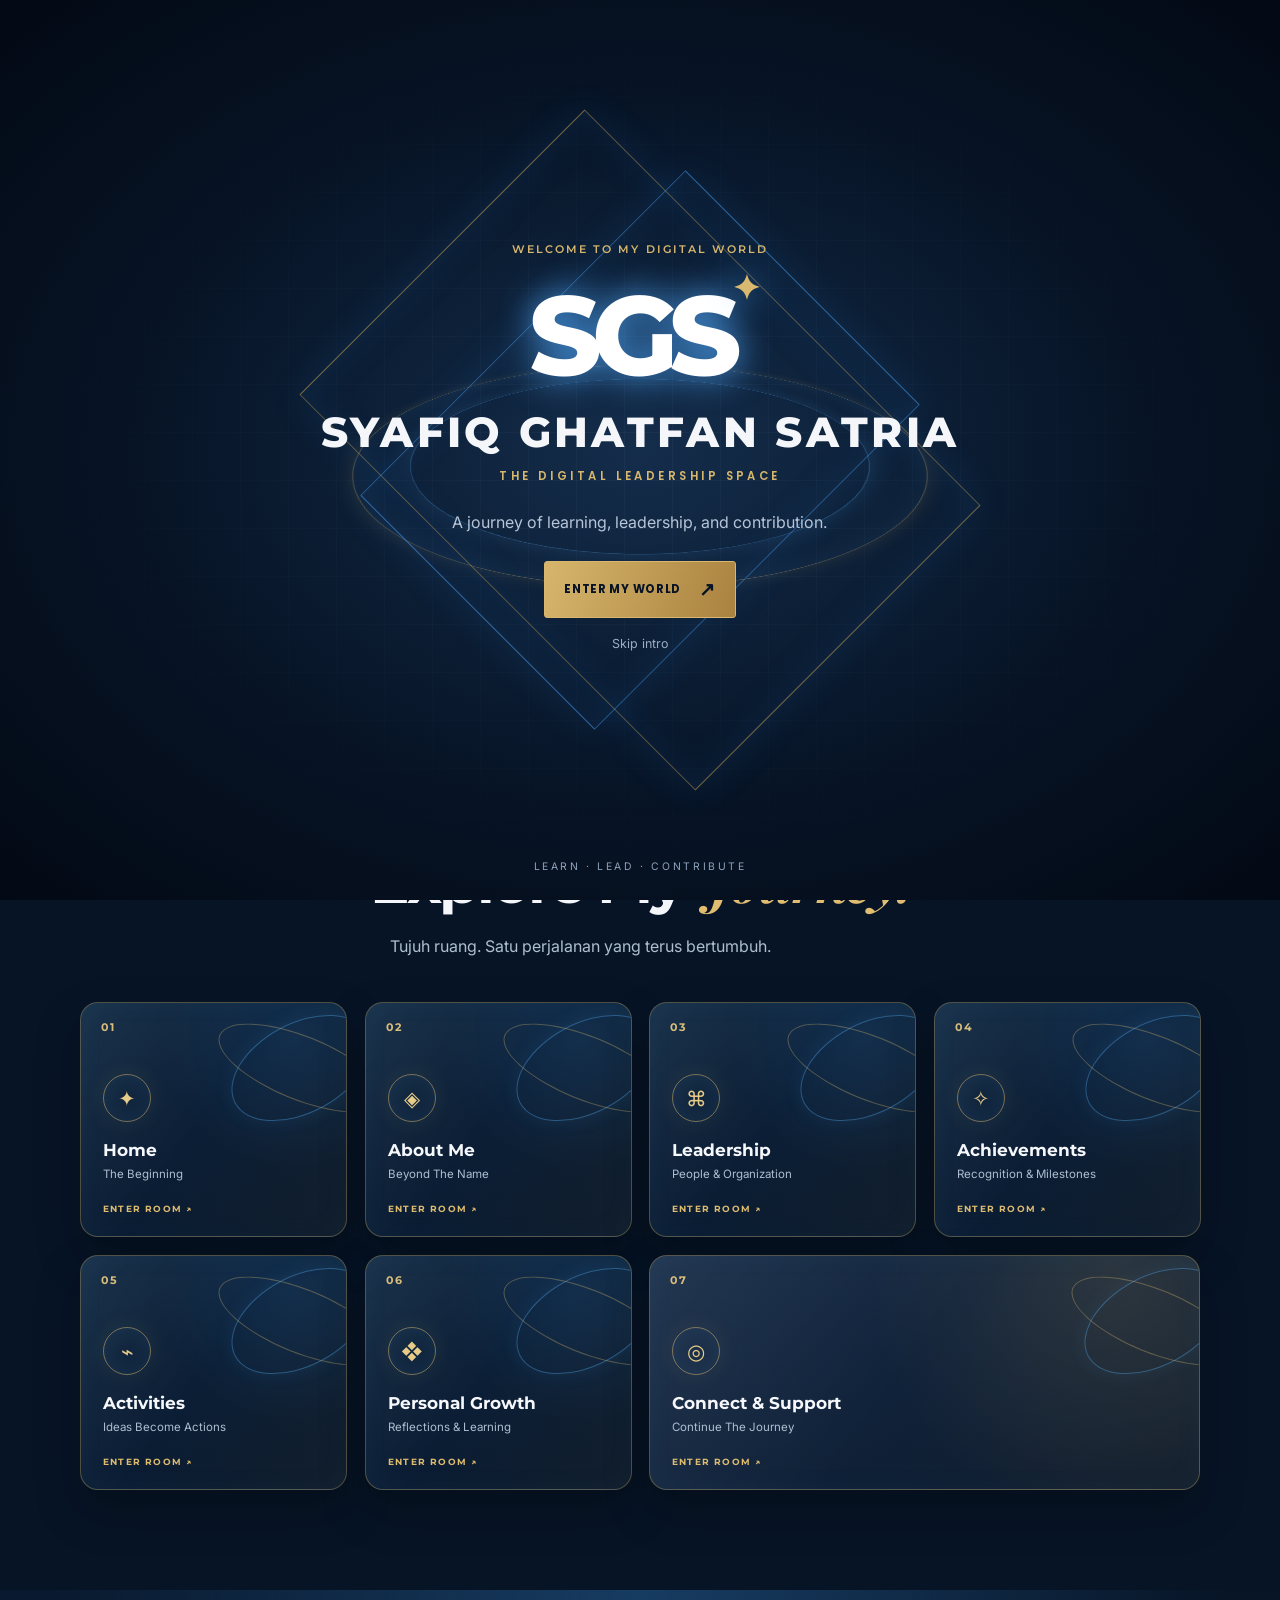
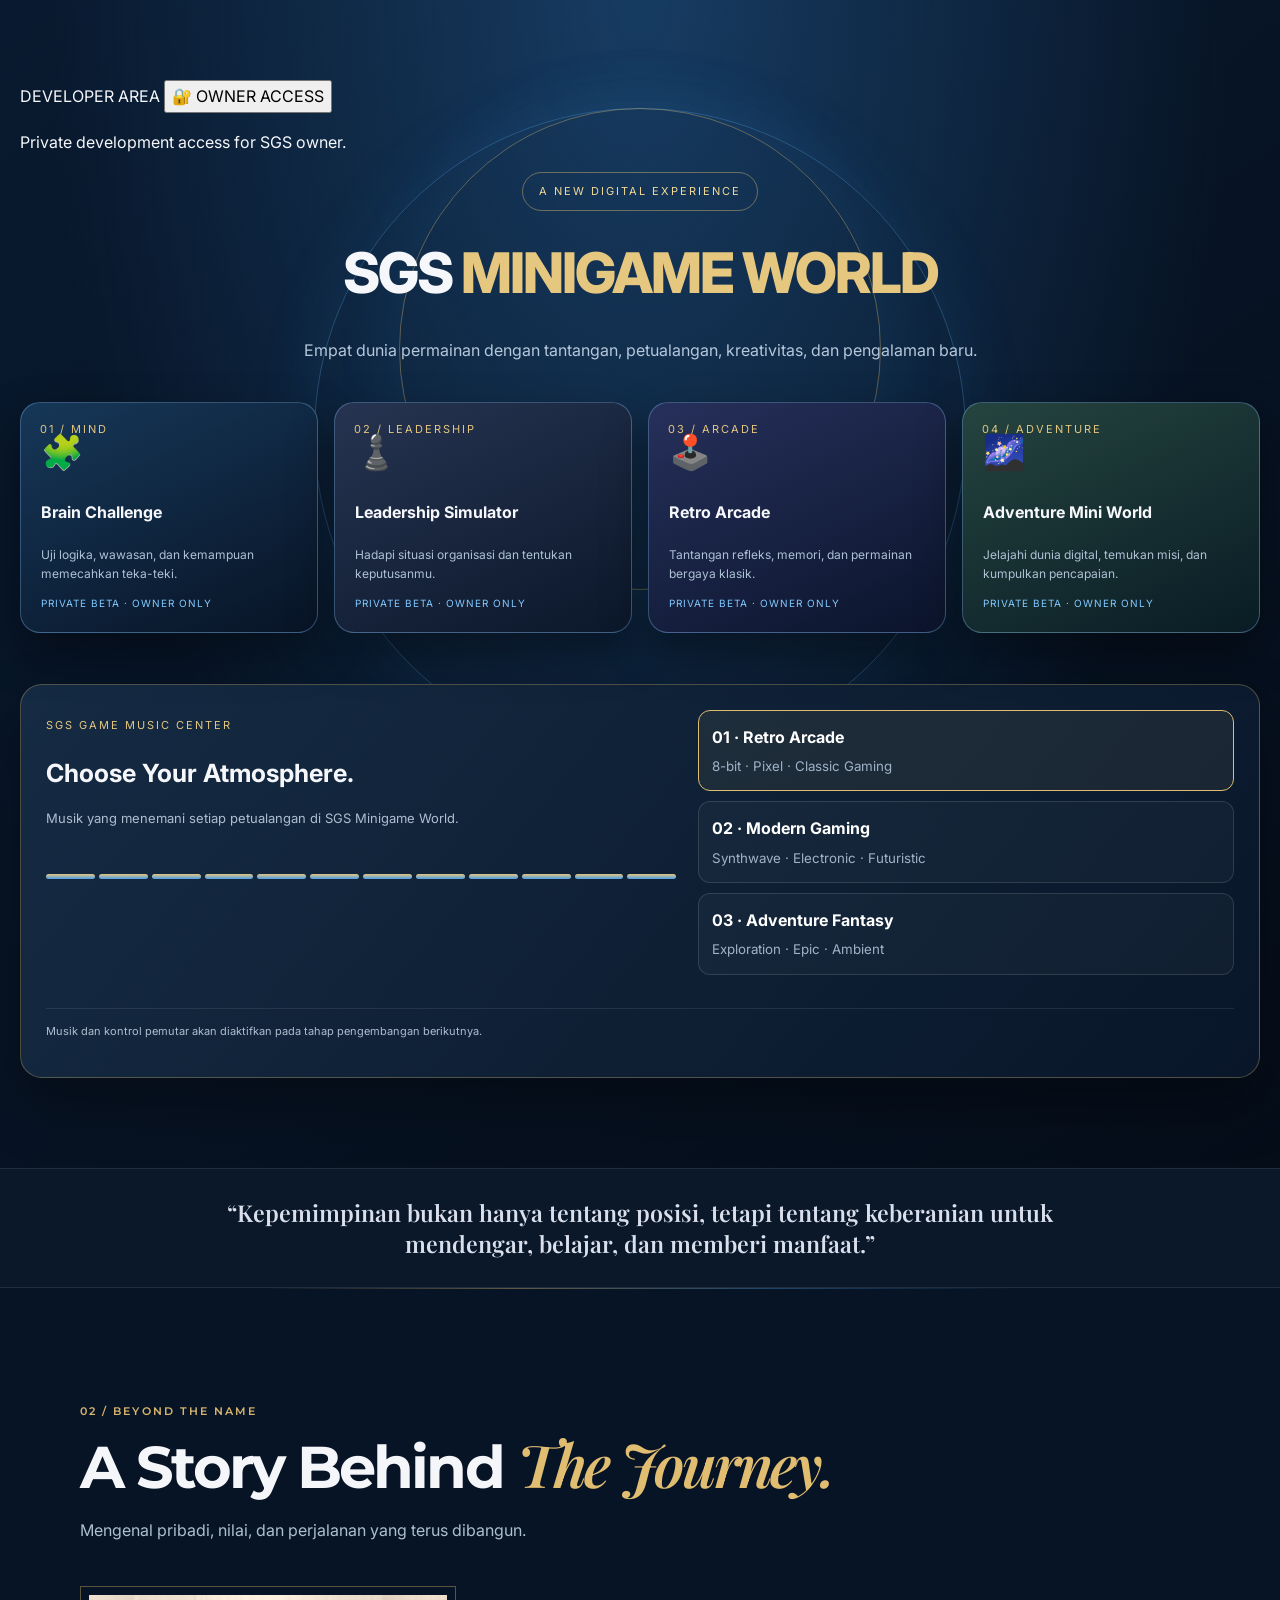
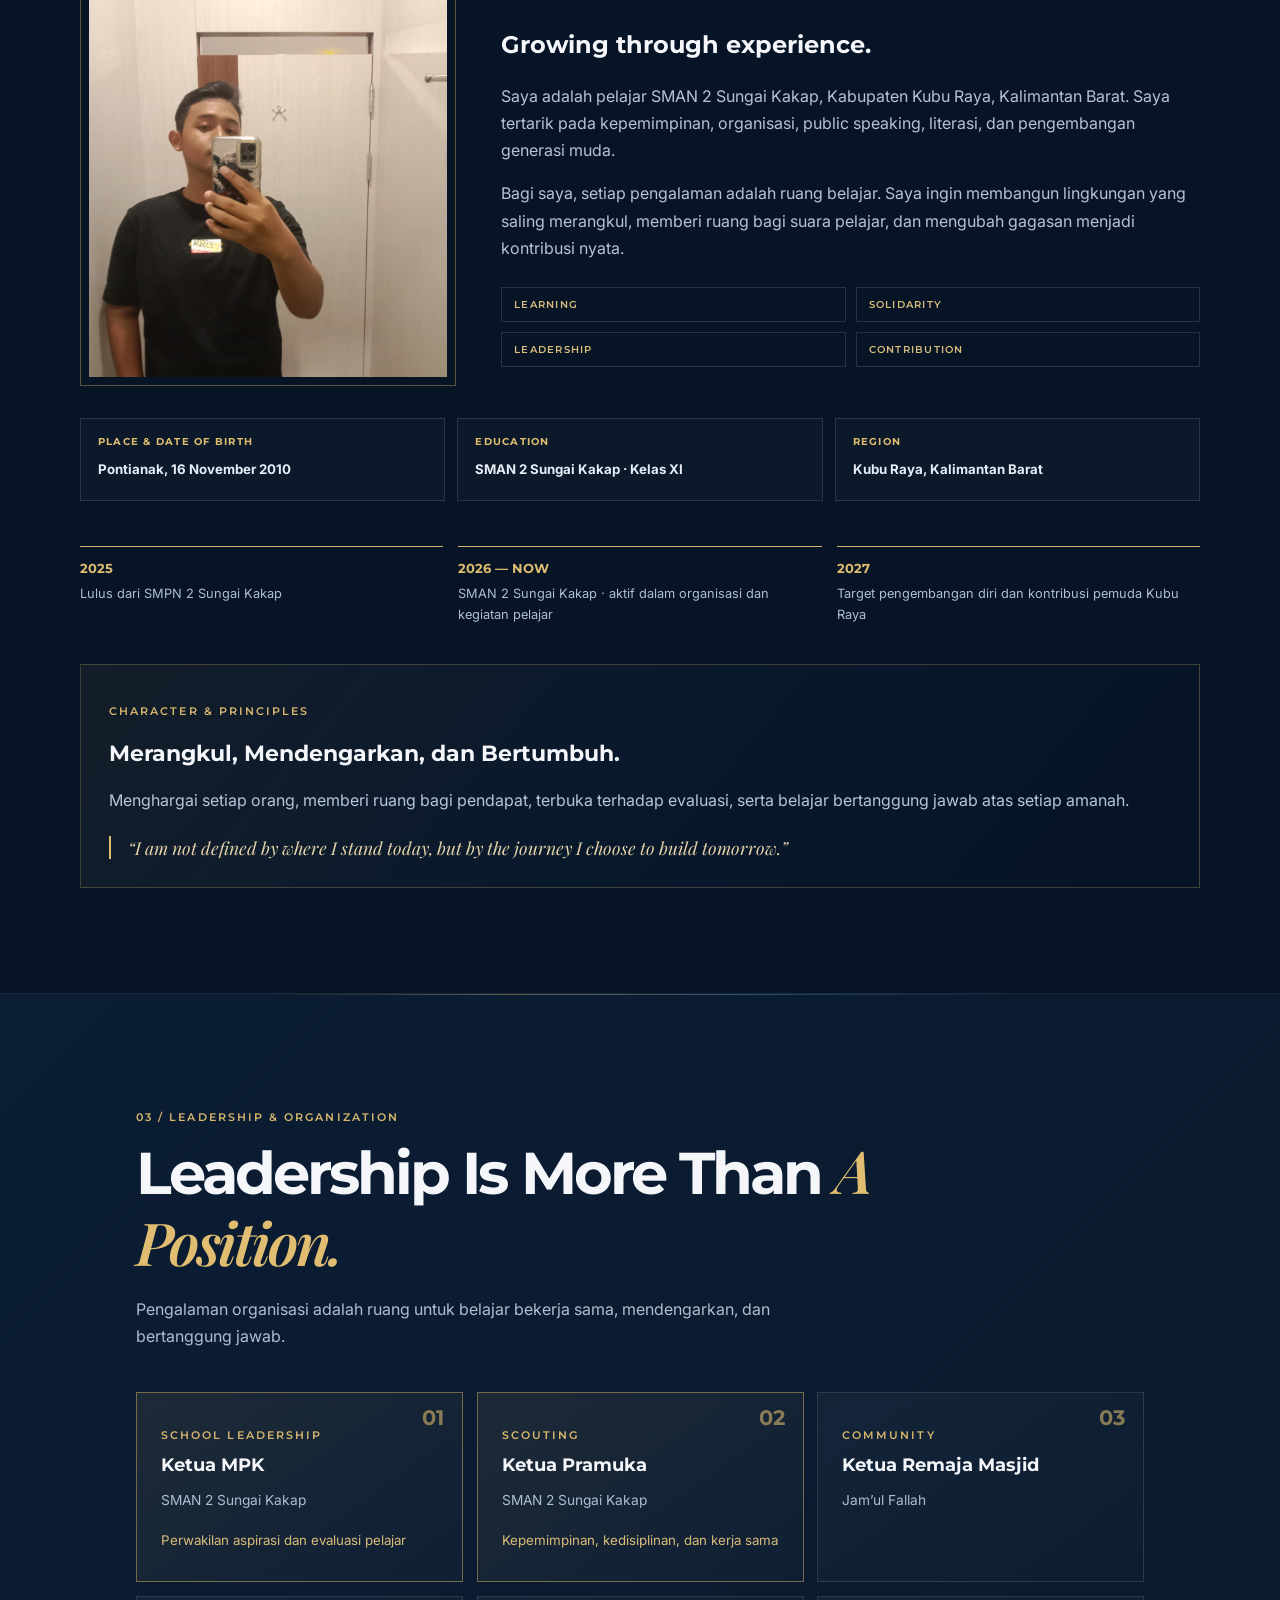
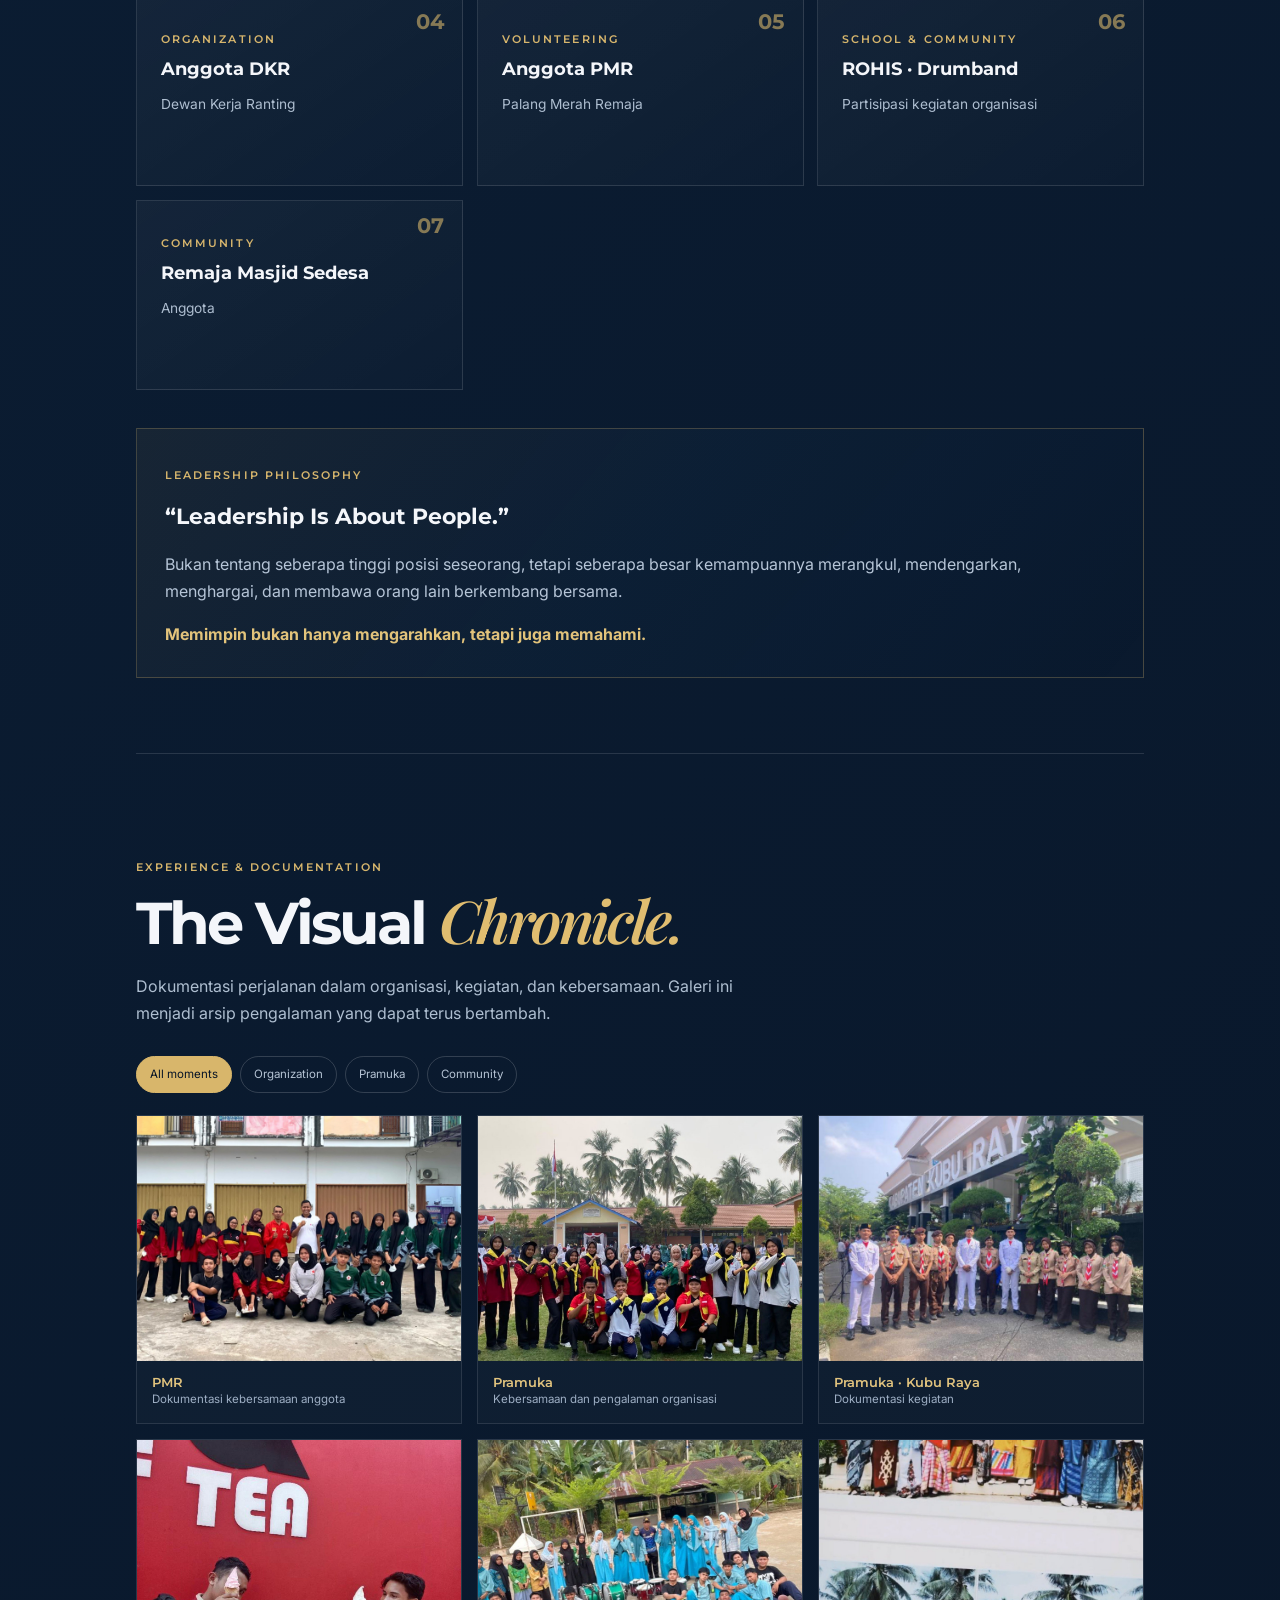
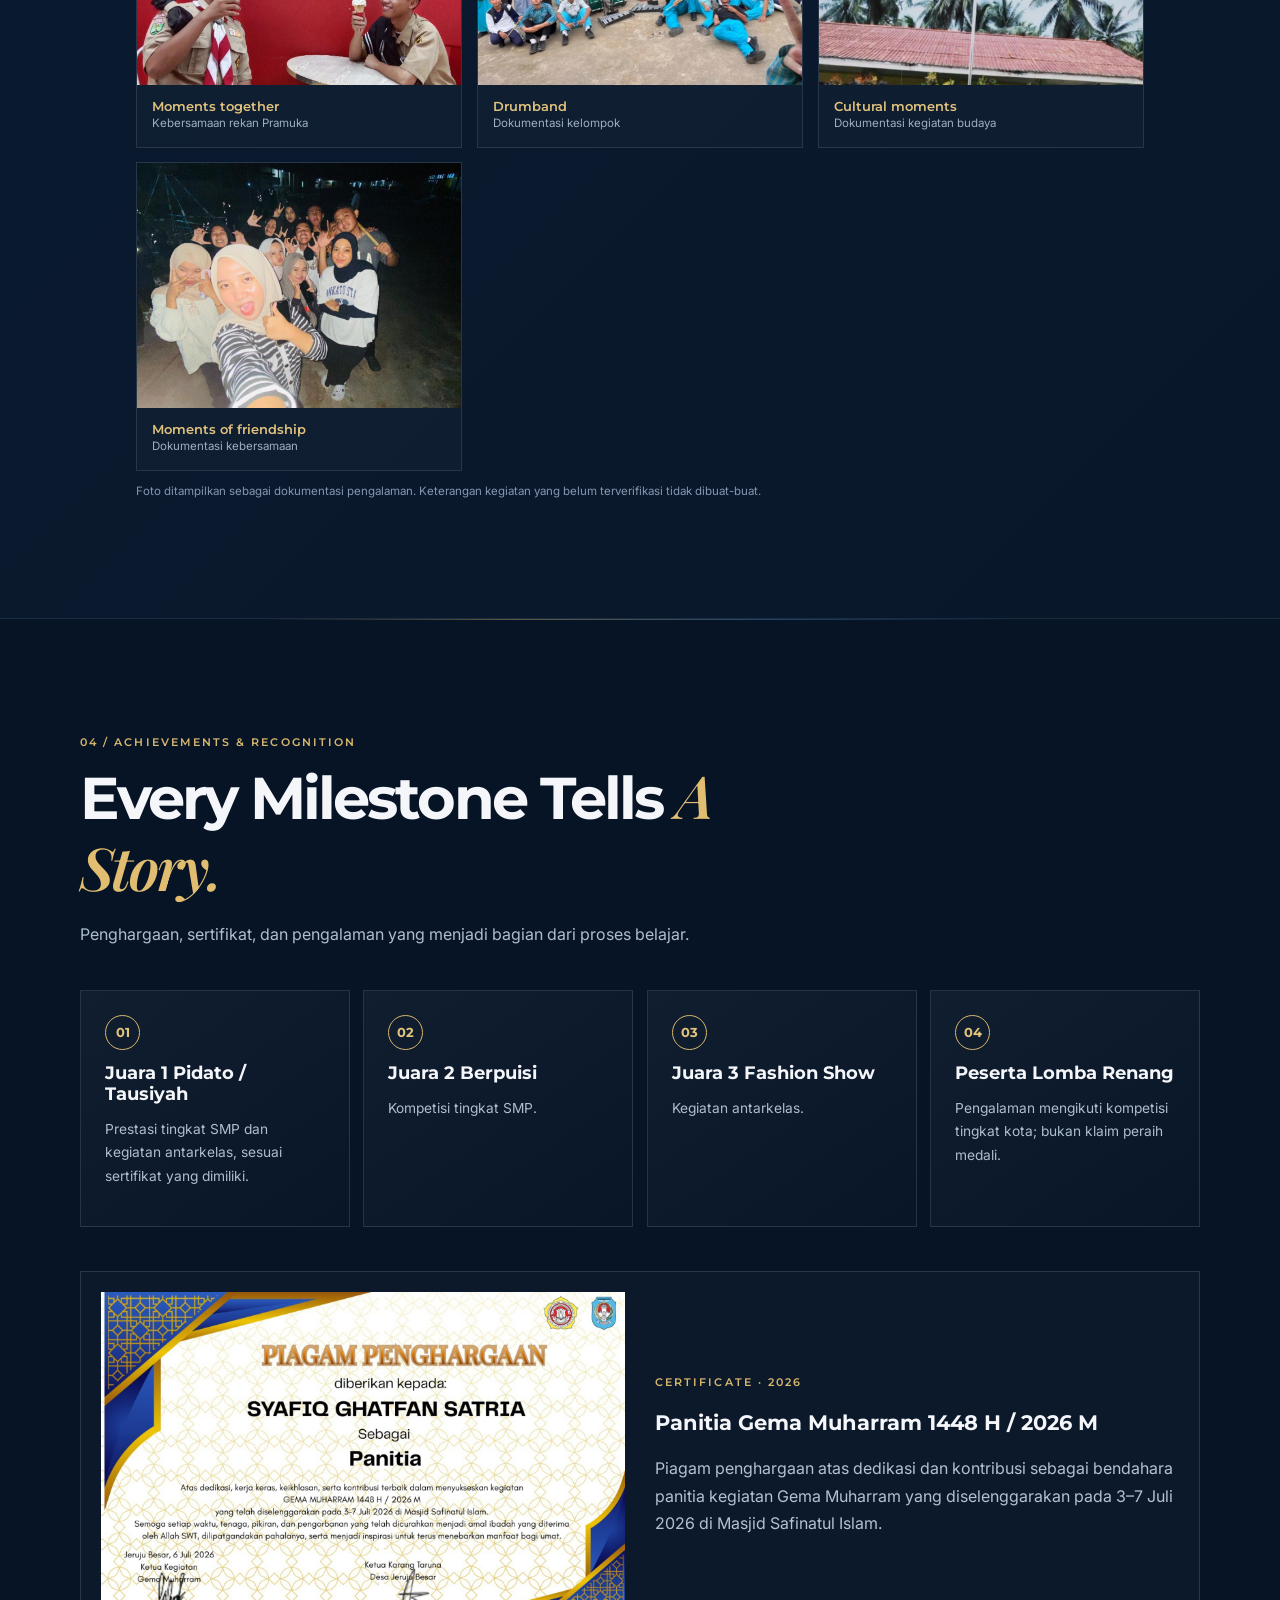
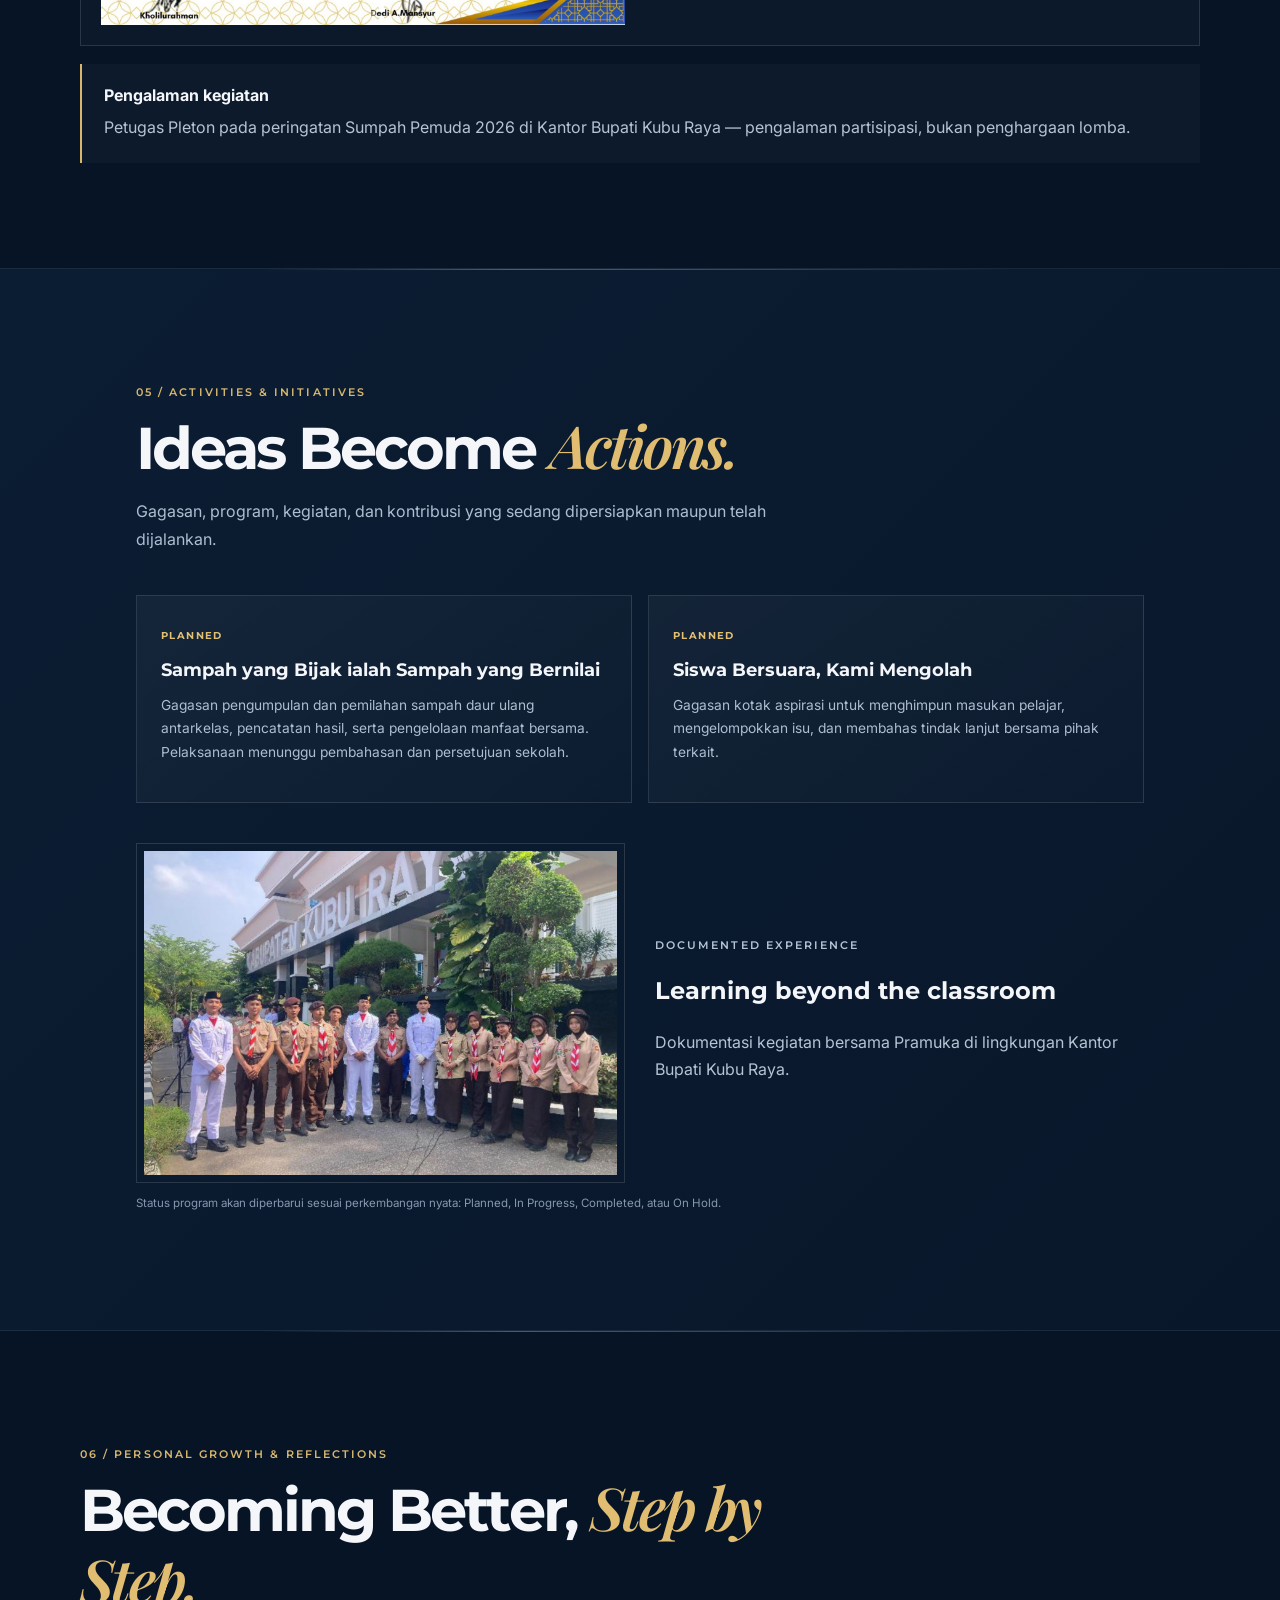
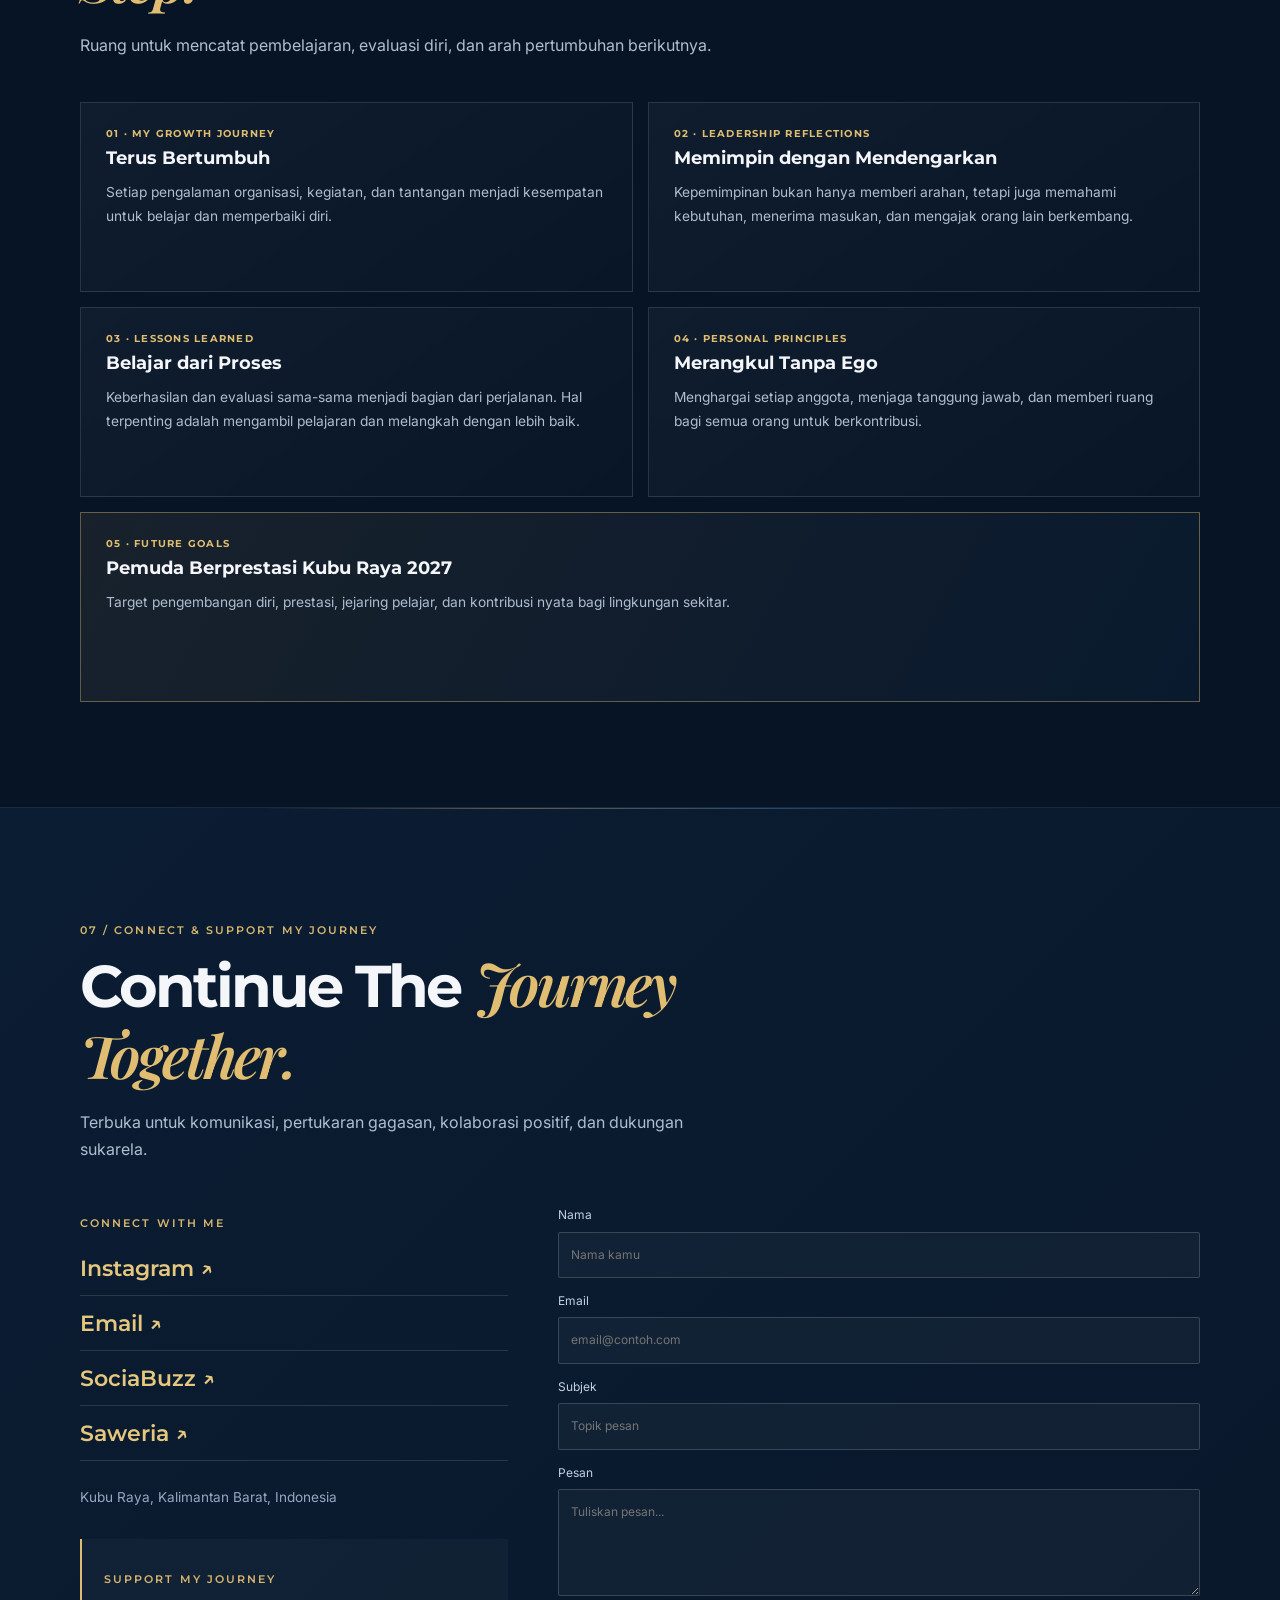
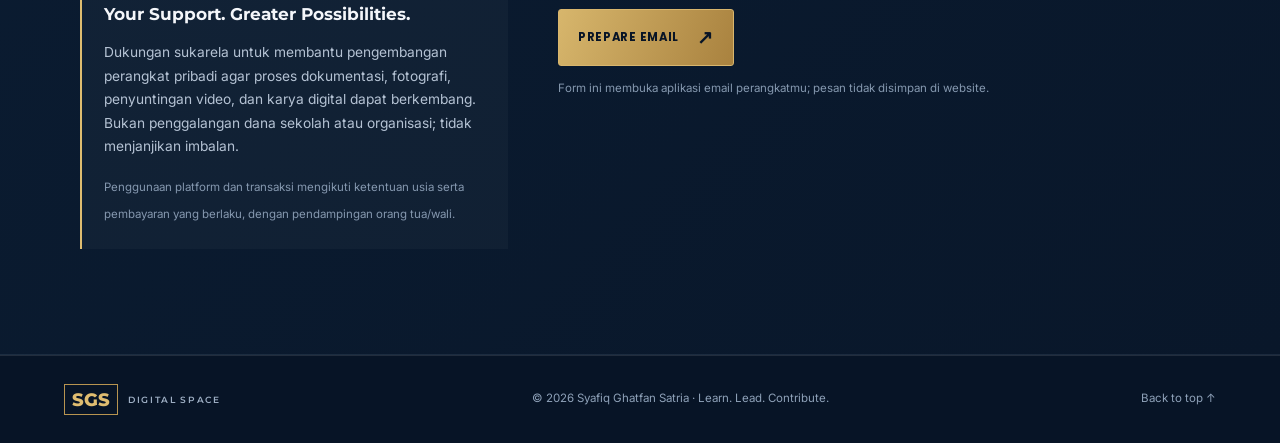
==== commit 1e77585c: "Update index.html" ====
--- a/index.html
+++ b/index.html
@@ -784,6 +784,7 @@
   <script src="ultimate-upgrade.js"></script>
   <script src="minigame-owner-access.js"></script>
   <script src="brain-challenge.js?v=20261108-4"></script>
+  <script src="brain-character-viewer.js?v=20261110-1"></script>
 
   <audio id="backgroundMusic" loop>
     <source src="background.mp3" type="audio/mpeg">
--- a/brain-challenge-lobby.css
+++ b/brain-challenge-lobby.css
@@ -501,3 +501,401 @@
   .sgsw-feedback { font-size: 10px; }
   .sgsw-game-button { padding: 9px; font-size: 12px; }
 }
+/* SGS BRAIN CHALLENGE — LANDSCAPE LAYOUT FIX */
+
+@media (orientation: landscape) and (max-height: 900px) {
+
+  #sgswBrainGame {
+    min-height: 100vh;
+    min-height: 100dvh;
+    overflow: hidden;
+    background-size: 100% 100%;
+  }
+
+  /* Vektor dan Kiboy berada di depan panel */
+  .sgsw-character-stage {
+    z-index: 7 !important;
+    pointer-events: none;
+  }
+
+  .sgsw-vektor {
+    left: 2%;
+    top: 31%;
+    width: 21%;
+    min-height: 0;
+    padding: 9px;
+  }
+
+  .sgsw-kiboy {
+    right: 1.5%;
+    bottom: 4%;
+    width: 10.5%;
+    min-height: 0;
+    padding: 7px;
+  }
+
+  .sgsw-character-avatar {
+    width: clamp(48px, 6vw, 85px);
+    height: clamp(48px, 6vw, 85px);
+    font-size: clamp(30px, 4vw, 55px);
+  }
+
+  .sgsw-kiboy .sgsw-character-avatar {
+    width: clamp(38px, 4vw, 58px);
+    height: clamp(38px, 4vw, 58px);
+  }
+
+  .sgsw-character-name {
+    font-size: clamp(9px, 1vw, 14px);
+  }
+
+  .sgsw-character-card > span {
+    font-size: clamp(7px, .7vw, 10px);
+  }
+
+  .sgsw-character-card p {
+    font-size: clamp(8px, .8vw, 12px);
+  }
+
+  /* Panel dipadatkan agar semua soal terlihat */
+  .sgsw-game-panel {
+    z-index: 5;
+    left: 25%;
+    top: 23%;
+    width: 63%;
+    height: 73%;
+    padding: 12px 18px;
+    overflow-y: auto;
+    border-radius: 24px;
+  }
+
+  .sgsw-game-top {
+    font-size: clamp(10px, 1vw, 15px);
+  }
+
+  .sgsw-progress {
+    height: 8px;
+    margin: 7px 0 10px;
+  }
+
+  .sgsw-game-question {
+    padding: 10px 15px;
+    margin-bottom: 9px;
+    font-size: clamp(15px, 1.6vw, 23px);
+    line-height: 1.3;
+  }
+
+  .sgsw-answer-list {
+    gap: 5px;
+  }
+
+  .sgsw-answer {
+    min-height: 36px;
+    padding: 6px 14px;
+    font-size: clamp(12px, 1.1vw, 16px);
+  }
+
+  .sgsw-feedback {
+    min-height: 25px;
+    margin: 7px 0;
+    padding: 6px 10px;
+    font-size: clamp(9px, .8vw, 12px);
+  }
+
+  .sgsw-game-button {
+    padding: 8px 14px;
+    font-size: clamp(12px, 1.1vw, 16px);
+  }
+
+  /* Skor di sudut kanan atas layar */
+  #sgswScore {
+    position: fixed;
+    z-index: 20;
+    top: 17%;
+    right: 2%;
+    width: auto;
+    min-width: 105px;
+    margin: 0;
+    padding: 9px 14px;
+    border: 2px solid #76caff;
+    border-radius: 15px;
+    background: linear-gradient(120deg, #09244f, #123f78);
+    color: #ffda72;
+    font-size: clamp(11px, 1.1vw, 16px);
+    text-align: center;
+    box-shadow: 0 0 16px #36aaff66;
+  }
+}
+
+/* Landscape dengan tinggi layar sangat terbatas */
+@media (orientation: landscape) and (max-height: 560px) {
+  .sgsw-game-panel {
+    top: 21%;
+    height: 76%;
+    padding: 8px 14px;
+  }
+
+  .sgsw-game-question {
+    padding: 7px 12px;
+    margin-bottom: 6px;
+  }
+
+  .sgsw-answer {
+    min-height: 31px;
+    padding: 4px 12px;
+  }
+
+  .sgsw-feedback {
+    margin: 5px 0;
+    padding: 4px 8px;
+  }
+
+  .sgsw-game-button {
+    padding: 6px 12px;
+  }
+}
+/* SGS BRAIN CHALLENGE — CONCEPT COLOR PALETTE */
+
+#sgswBrainGame {
+  color: #ffffff;
+}
+
+/* Header */
+#sgswBrainGame::before {
+  background: linear-gradient(
+    110deg,
+    #073b83,
+    #0756a8,
+    #092c68
+  ) !important;
+  border-color: #55caff !important;
+  color: #ffd66b !important;
+  box-shadow:
+    0 0 12px #45baff,
+    0 0 30px #168cff88 !important;
+}
+
+/* Kartu karakter */
+.sgsw-character-card {
+  background: linear-gradient(
+    145deg,
+    #104b91ee,
+    #082c67eF,
+    #061e4ddd
+  ) !important;
+  border: 2px solid #63caff !important;
+  box-shadow:
+    0 0 16px #38aaff88,
+    inset 0 0 20px #55baff33 !important;
+}
+
+.sgsw-character-avatar {
+  background: radial-gradient(
+    circle,
+    #328ee0,
+    #0750a0 65%,
+    #06295e
+  ) !important;
+  border-color: #8bdcff !important;
+  box-shadow: 0 0 20px #42baff !important;
+}
+
+.sgsw-character-name {
+  color: #ffdb75 !important;
+}
+
+.sgsw-character-card > span {
+  color: #a9e5ff !important;
+}
+
+/* Panel pertanyaan */
+.sgsw-game-panel {
+  background: linear-gradient(
+    145deg,
+    #104b91f5,
+    #073878f5,
+    #06285ff5
+  ) !important;
+  border: 3px solid #65caff !important;
+  box-shadow:
+    0 0 15px #46baff,
+    0 0 32px #168cff88,
+    inset 0 0 24px #56baff33 !important;
+}
+
+/* Informasi soal dan progres */
+.sgsw-game-top {
+  color: #ffdc7c !important;
+}
+
+.sgsw-progress {
+  background: #09275b !important;
+  border: 2px solid #79caff !important;
+}
+
+.sgsw-progress-fill {
+  background: linear-gradient(
+    90deg,
+    #ffb92e,
+    #ffe17b,
+    #fff3b4
+  ) !important;
+  box-shadow: 0 0 14px #ffd45c !important;
+}
+
+/* Kotak pertanyaan */
+.sgsw-game-question {
+  background: linear-gradient(
+    110deg,
+    #0d3d80,
+    #082c68
+  ) !important;
+  border: 2px solid #78ceff !important;
+  color: #ffffff !important;
+  box-shadow:
+    0 0 12px #3daaff66,
+    inset 0 0 18px #398fff33 !important;
+}
+
+/* Tombol jawaban */
+.sgsw-answer {
+  background: linear-gradient(
+    100deg,
+    #1765b5,
+    #104b96,
+    #0b3677
+  ) !important;
+  border: 2px solid #8bd7ff !important;
+  color: #ffffff !important;
+  box-shadow:
+    0 0 8px #48baff88,
+    inset 0 0 12px #78caff22 !important;
+}
+
+.sgsw-answer:active {
+  background: linear-gradient(
+    100deg,
+    #328de0,
+    #1259a5
+  ) !important;
+}
+
+.sgsw-answer.correct {
+  background: linear-gradient(
+    100deg,
+    #168d67,
+    #075b48
+  ) !important;
+  border-color: #8dffd1 !important;
+}
+
+.sgsw-answer.wrong {
+  background: linear-gradient(
+    100deg,
+    #b33c54,
+    #76233f
+  ) !important;
+  border-color: #ffabb8 !important;
+}
+
+/* Kotak petunjuk */
+.sgsw-feedback {
+  background: linear-gradient(
+    100deg,
+    #123e78,
+    #08295b
+  ) !important;
+  border: 2px solid #e9bd61 !important;
+  color: #ffdf8b !important;
+}
+
+/* Tombol lanjutkan emas */
+.sgsw-game-button {
+  background: linear-gradient(
+    100deg,
+    #ffcf59,
+    #ffe99a,
+    #f5b536
+  ) !important;
+  border: 3px solid #fff0b0 !important;
+  color: #68400a !important;
+  box-shadow:
+    0 0 12px #ffd45c,
+    0 0 24px #ffbf4588,
+    inset 0 2px 8px #ffffff99 !important;
+}
+
+/* Skor */
+#sgswScore {
+  background: linear-gradient(
+    120deg,
+    #104b91,
+    #082b63
+  ) !important;
+  border: 2px solid #83d5ff !important;
+  color: #ffdc70 !important;
+  box-shadow: 0 0 16px #40baff99 !important;
+}
+/* SGS BRAIN CHALLENGE — TROPHY SCORE CARD */
+
+#sgswScore {
+  position: fixed !important;
+  z-index: 30 !important;
+  top: 18px !important;
+  right: 22px !important;
+
+  display: flex !important;
+  align-items: center !important;
+  justify-content: center !important;
+  gap: 12px !important;
+
+  width: 175px !important;
+  min-width: 175px !important;
+  min-height: 78px !important;
+  margin: 0 !important;
+  padding: 10px 14px !important;
+
+  border: 3px solid #65caff !important;
+  border-radius: 19px !important;
+
+  background: linear-gradient(
+    120deg,
+    #08265c,
+    #0750a0,
+    #061d49
+  ) !important;
+
+  color: #ffdc55 !important;
+  font-size: 27px !important;
+  font-weight: 1000 !important;
+  text-align: center !important;
+
+  box-shadow:
+    0 0 12px #42baff,
+    0 0 25px #168cff88,
+    inset 0 0 15px #4cbaff33 !important;
+}
+
+/* Ikon piala emas */
+#sgswScore::before {
+  content: "🏆";
+  display: inline-block;
+  font-size: 39px;
+  filter: drop-shadow(0 0 7px #ffc83d);
+}
+
+/* Penyesuaian layar landscape kecil */
+@media (orientation: landscape) and (max-height: 560px) {
+  #sgswScore {
+    top: 10px !important;
+    right: 12px !important;
+    width: 135px !important;
+    min-width: 135px !important;
+    min-height: 57px !important;
+    font-size: 20px !important;
+  }
+
+  #sgswScore::before {
+    font-size: 29px;
+  }
+}
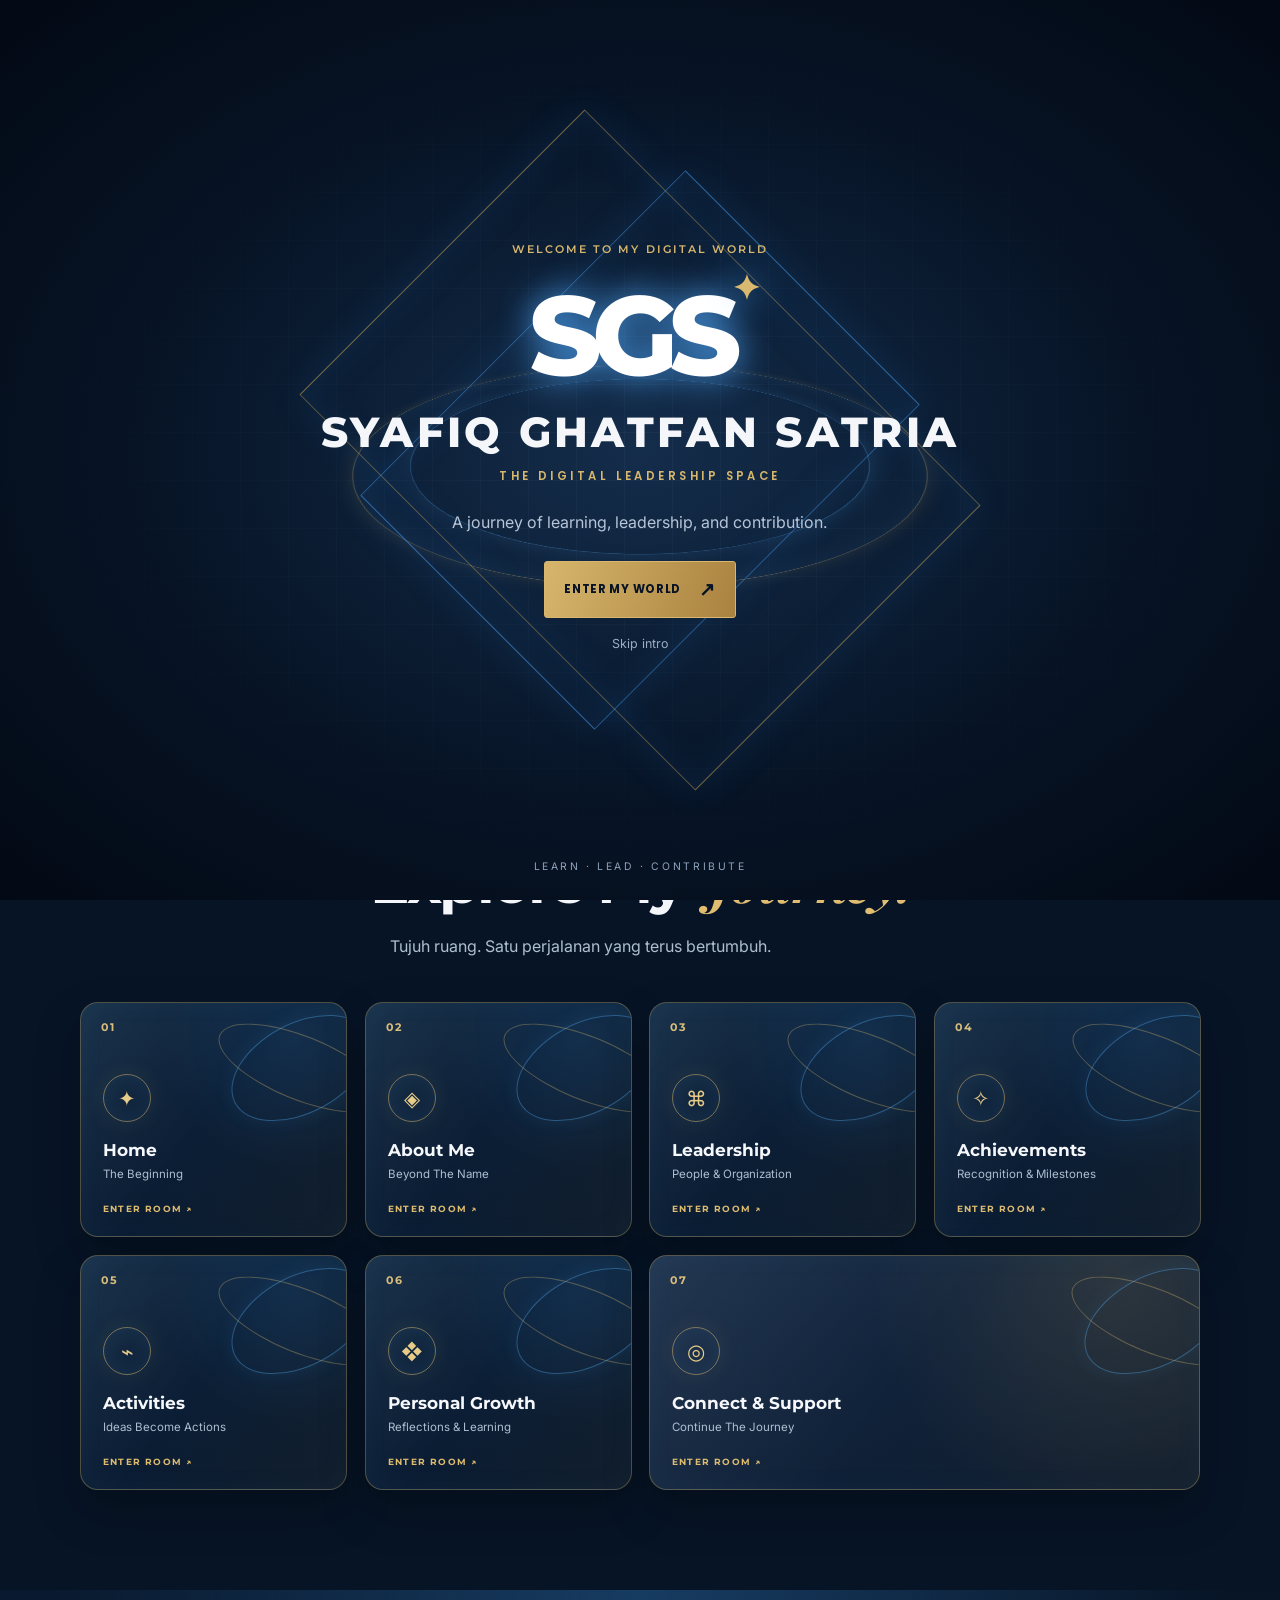
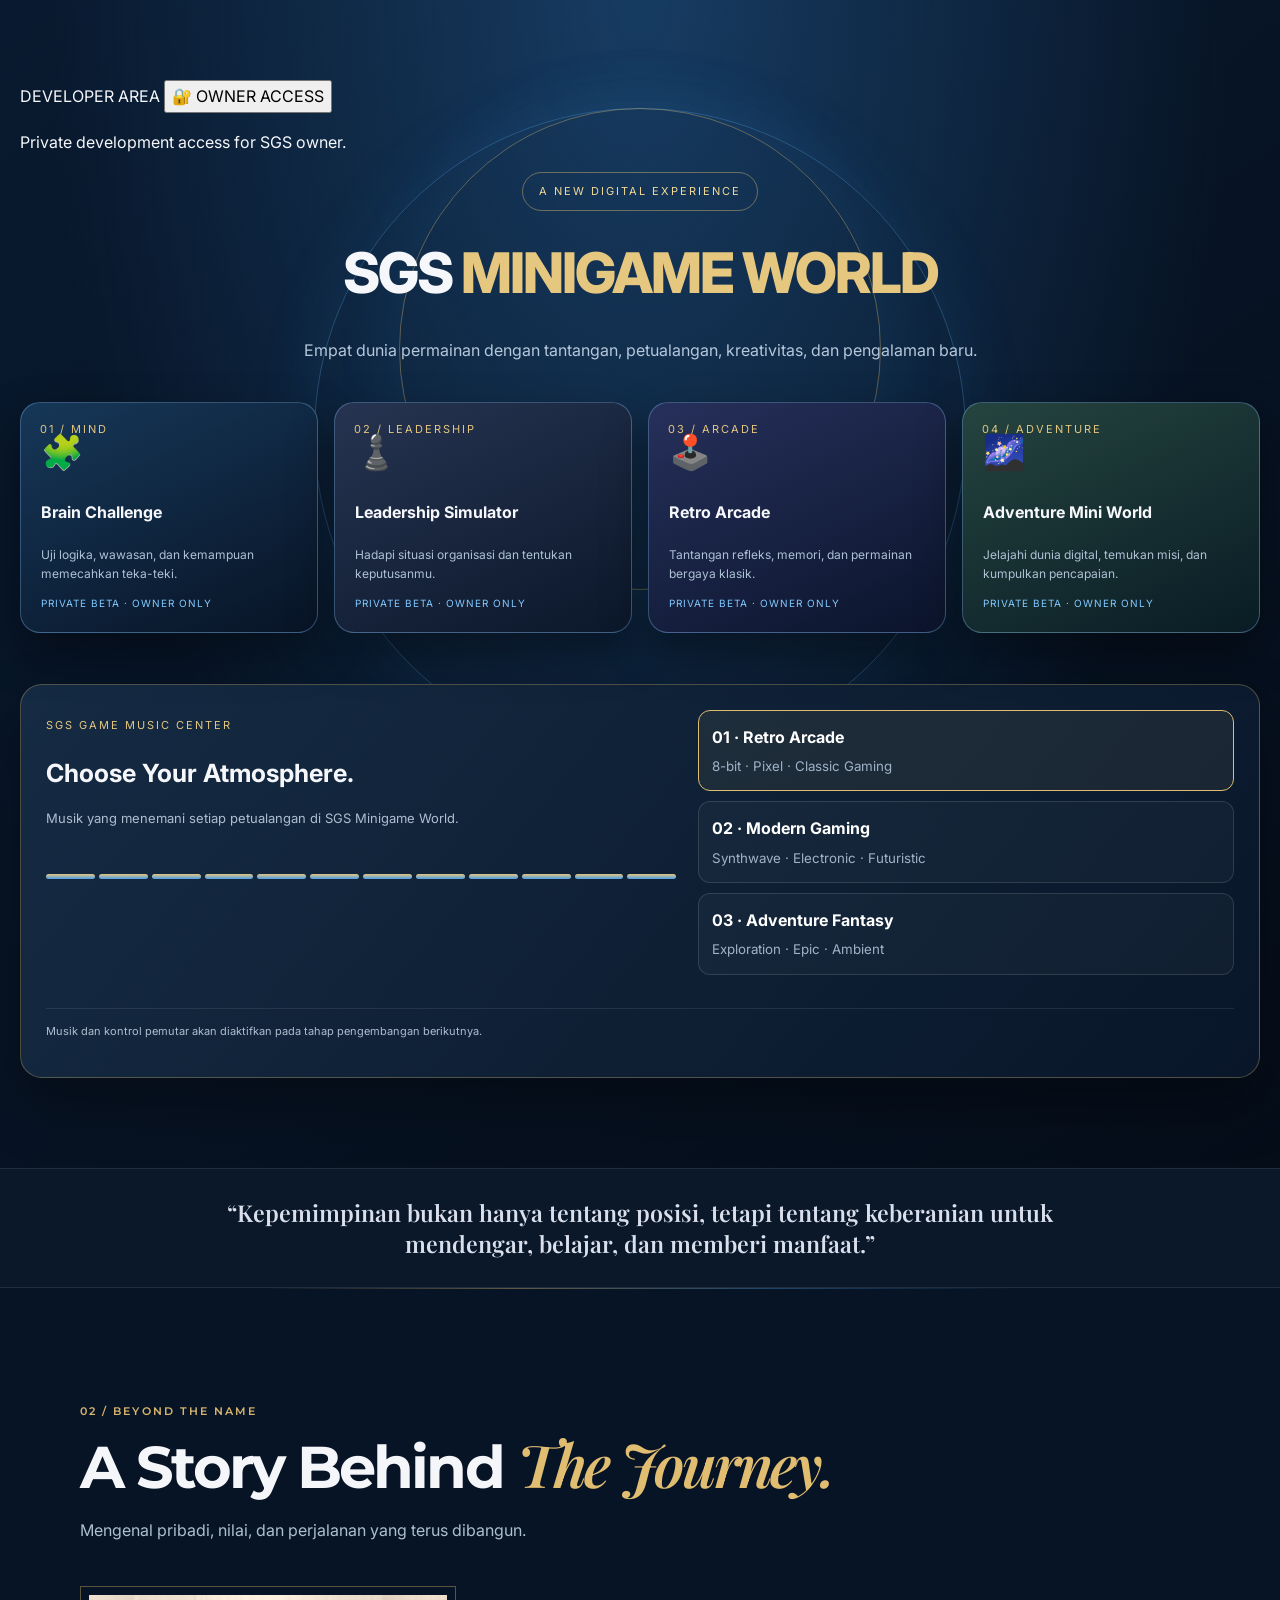
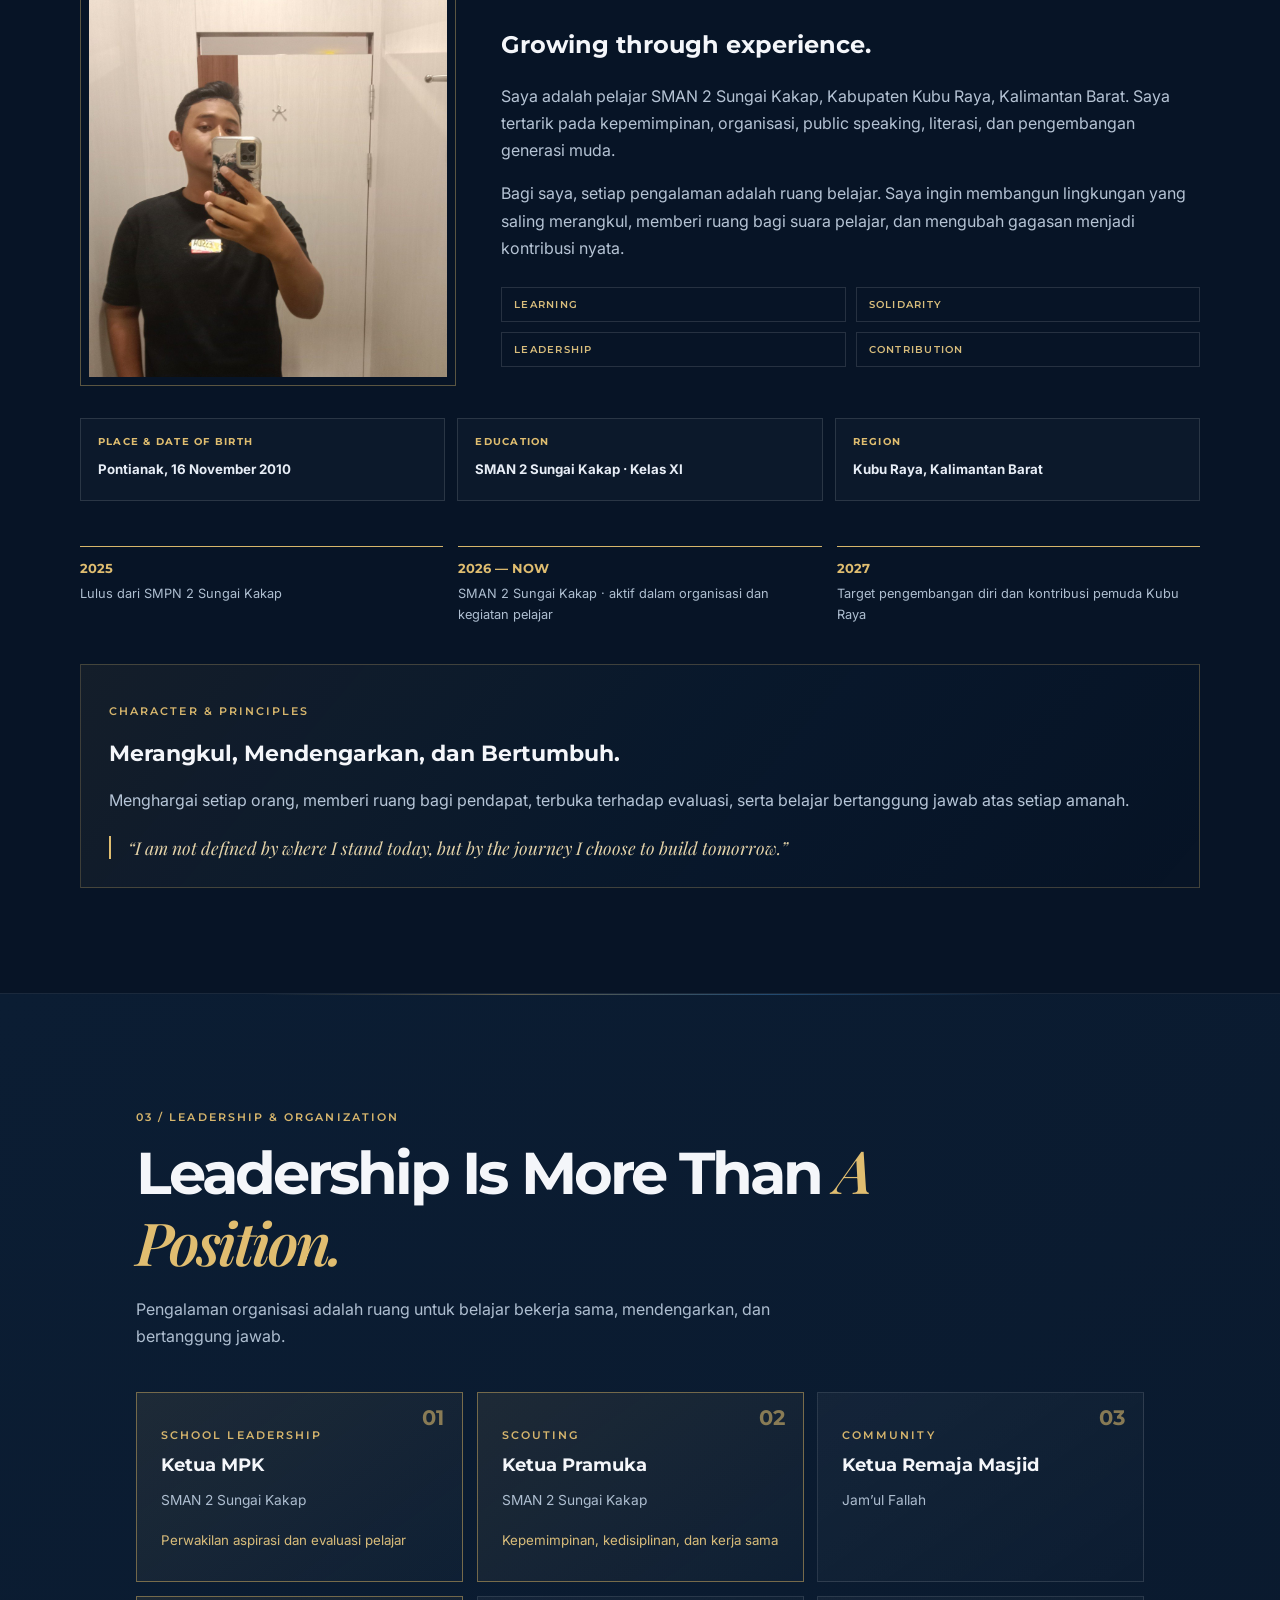
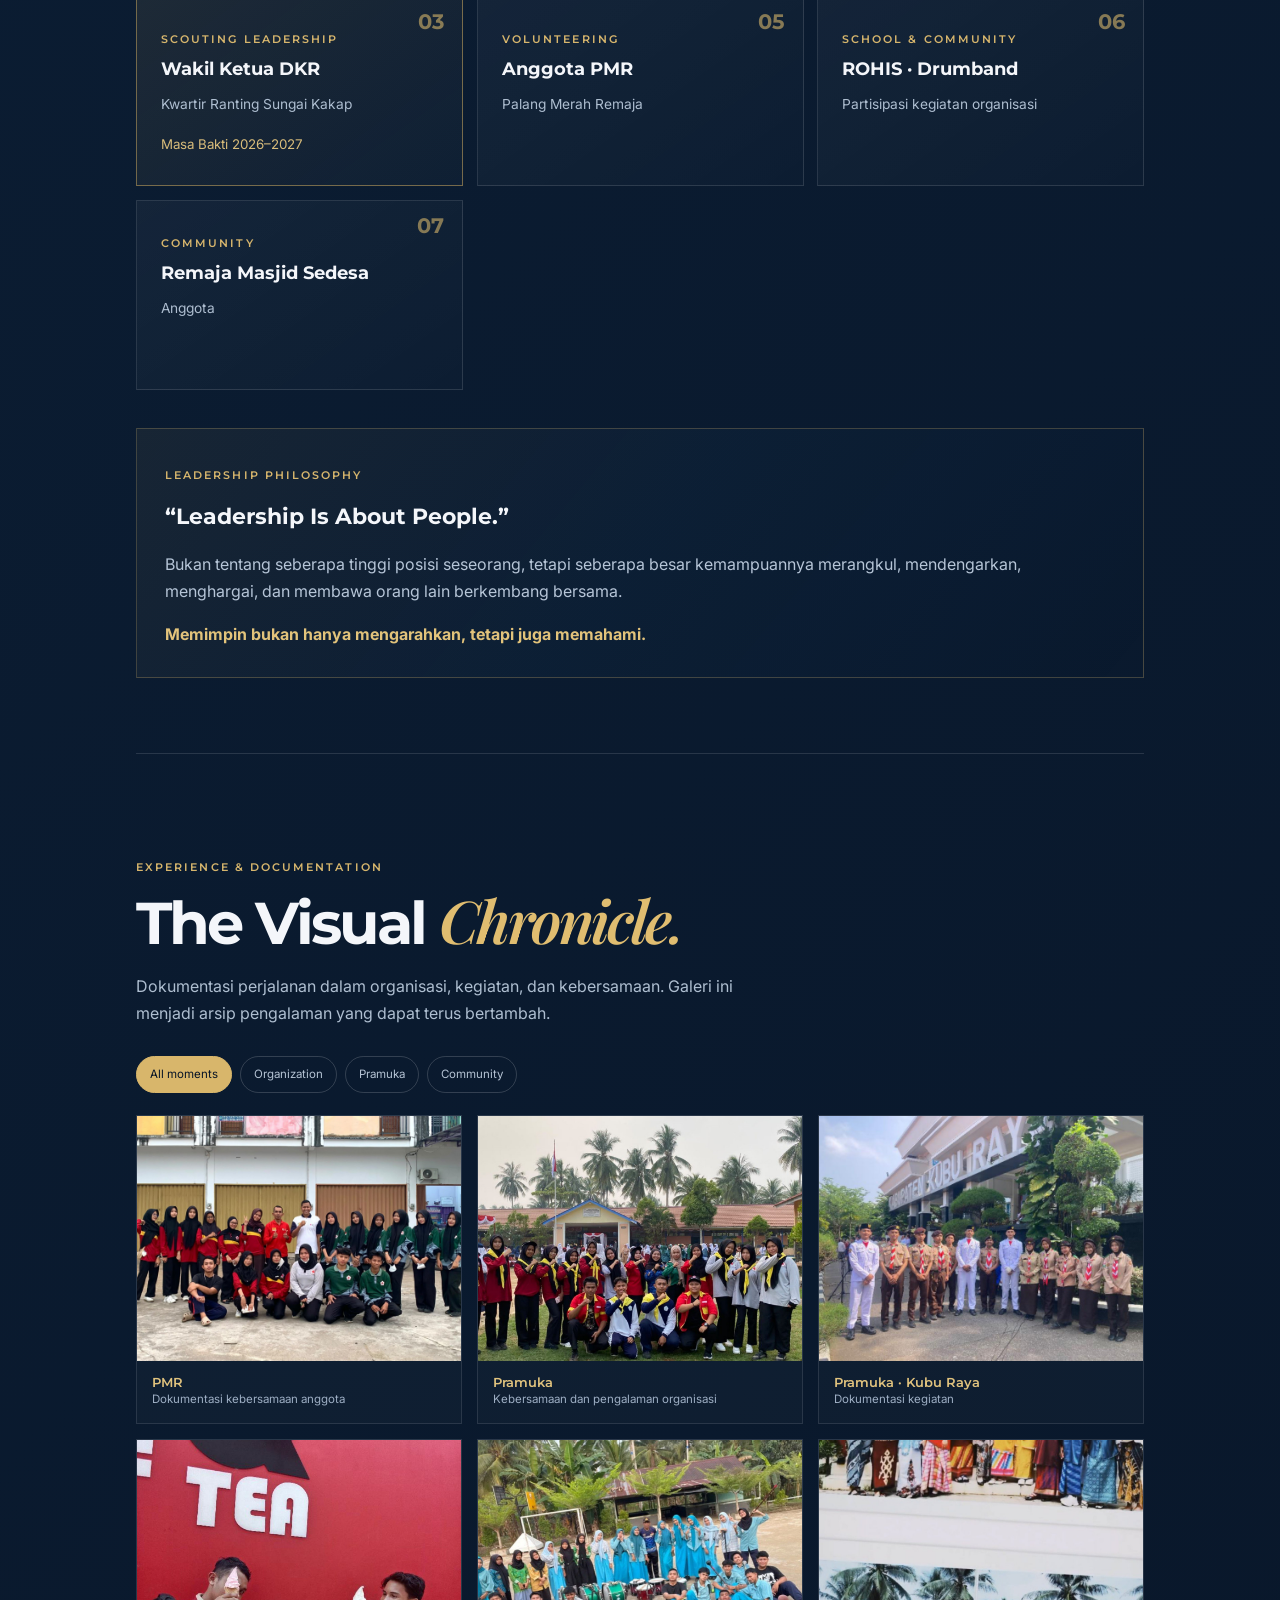
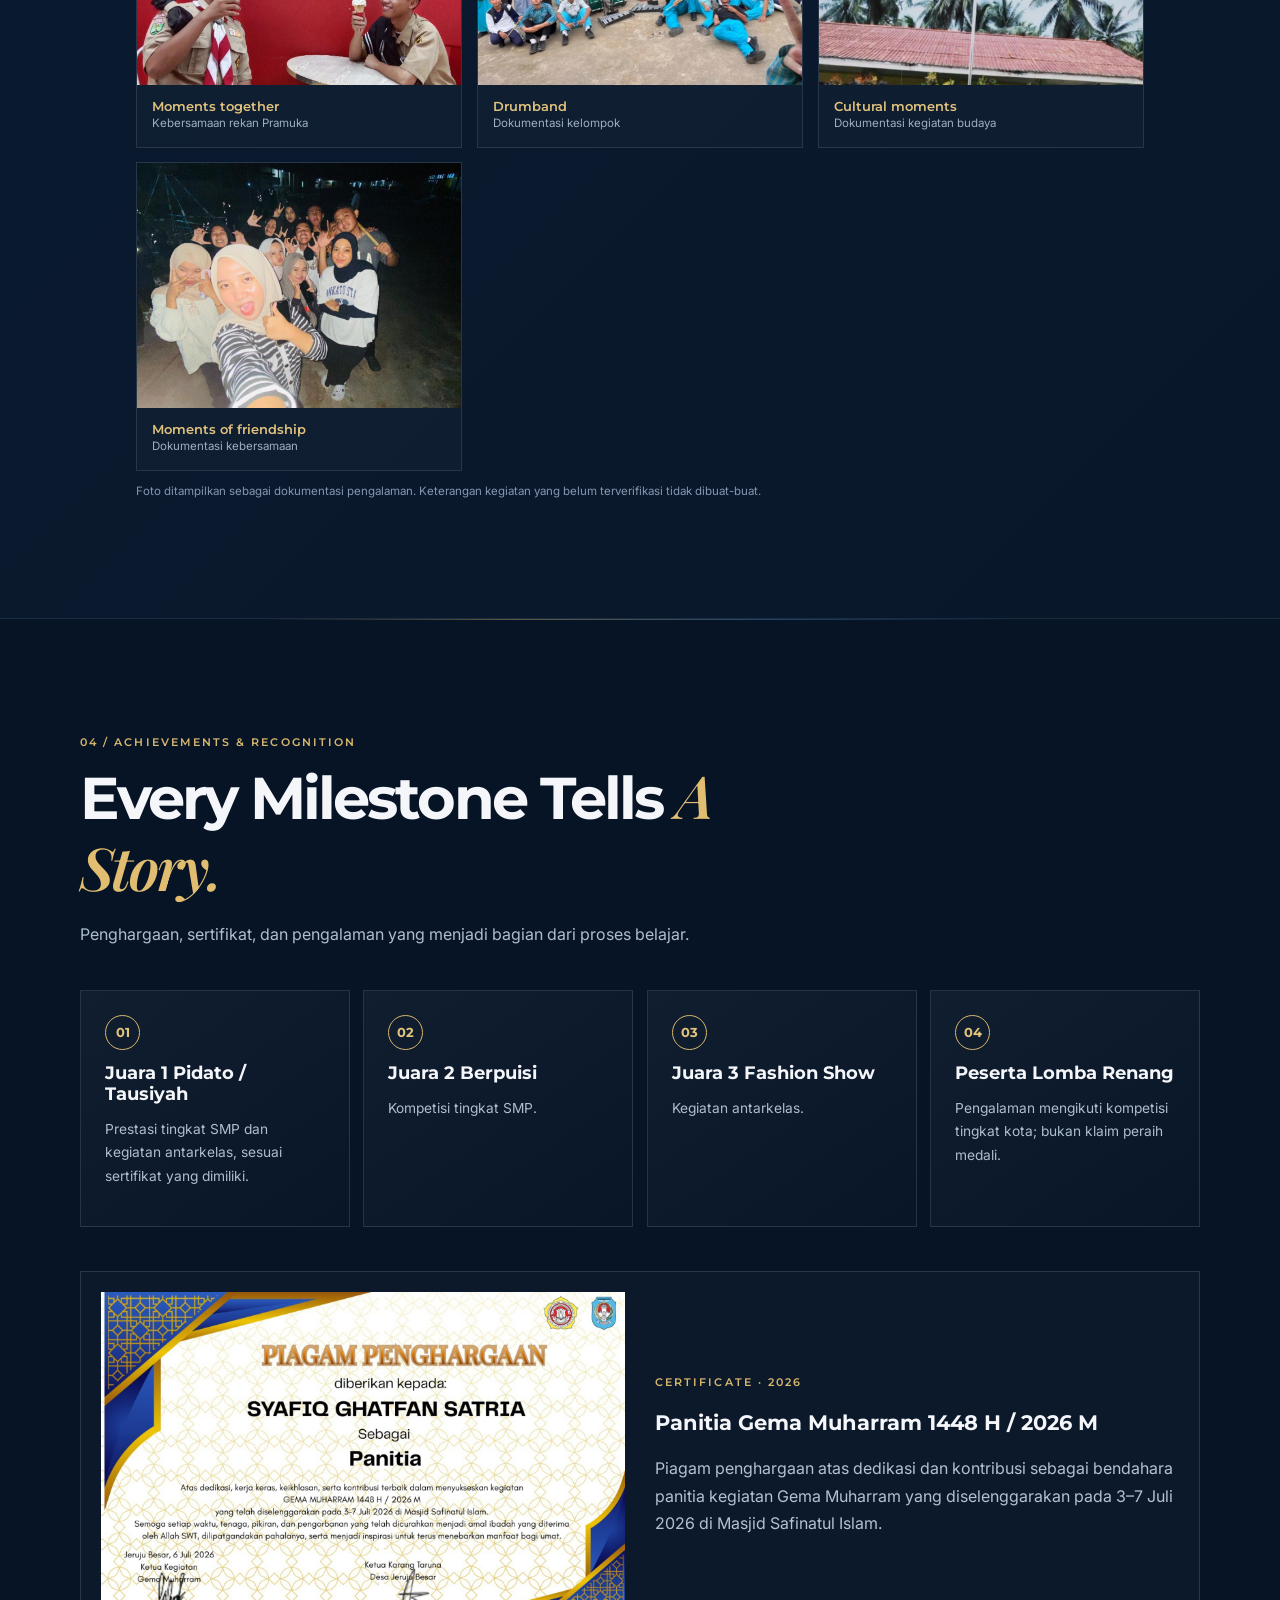
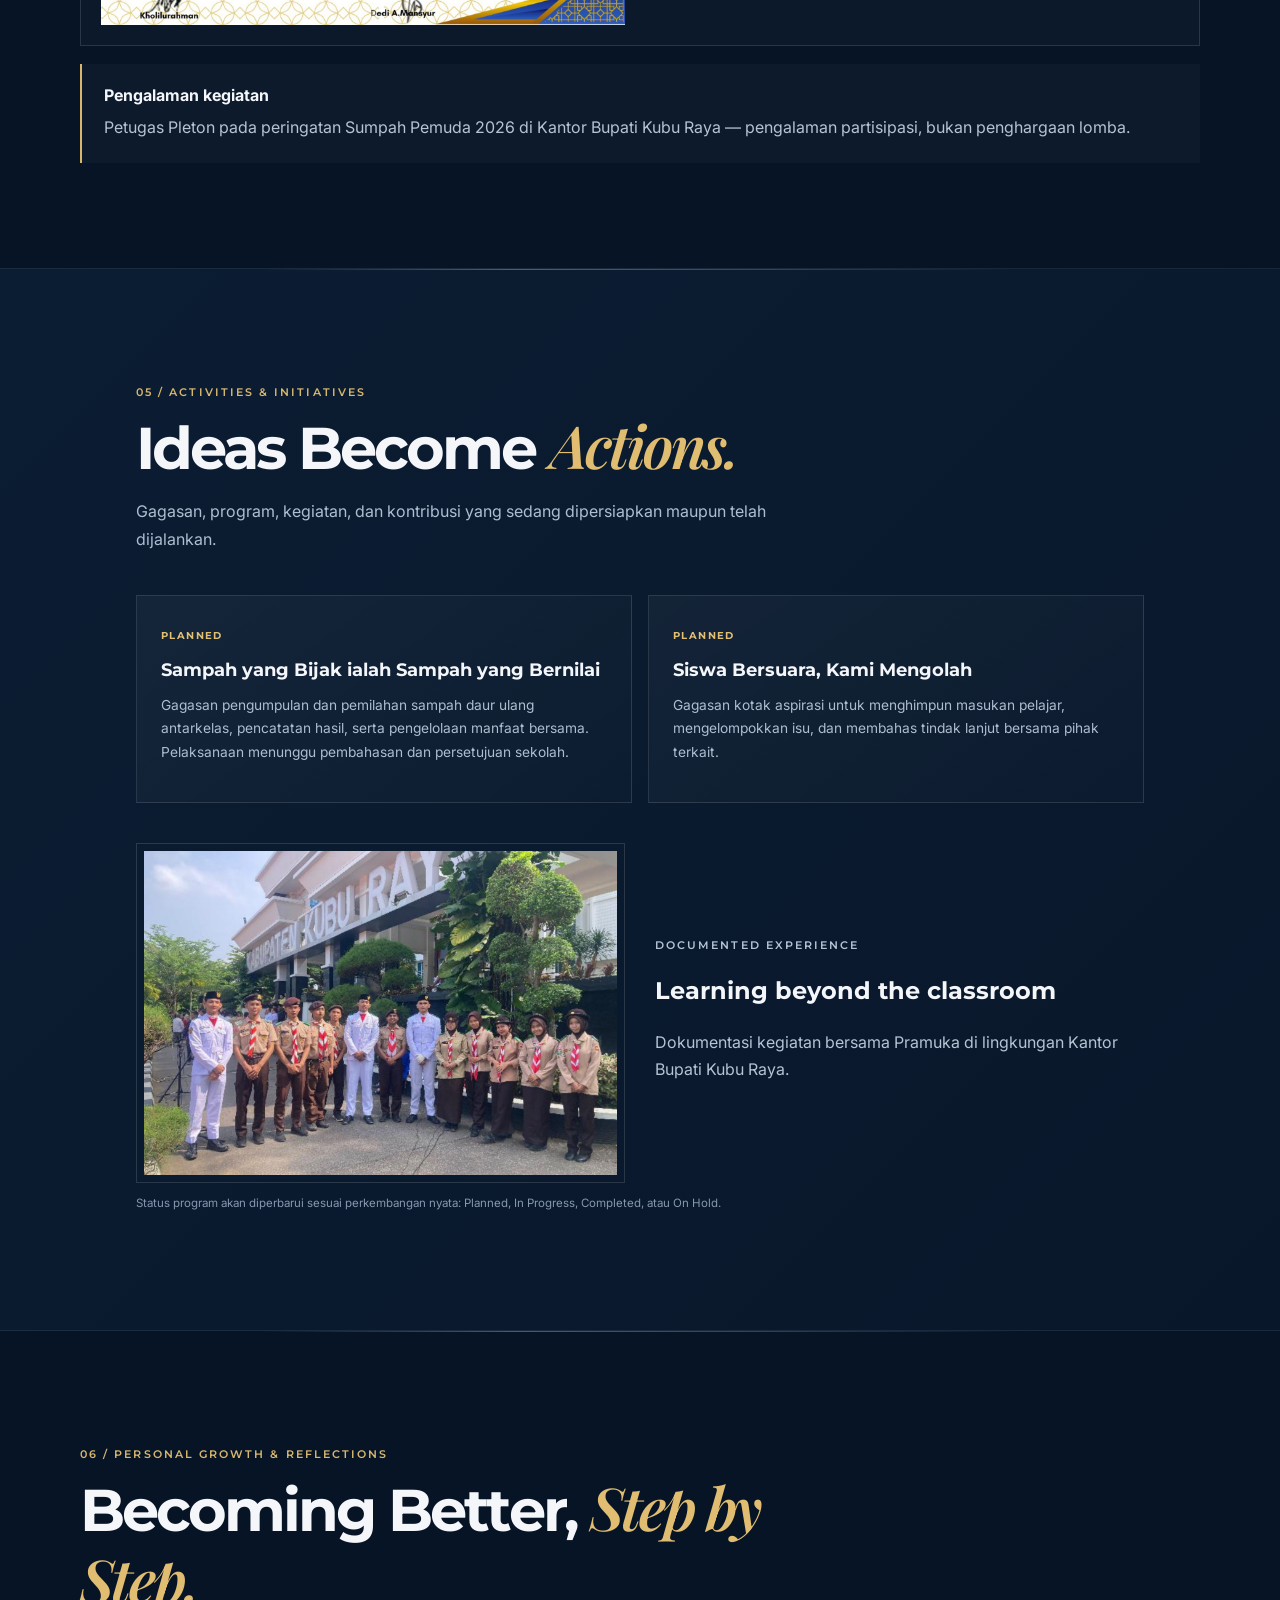
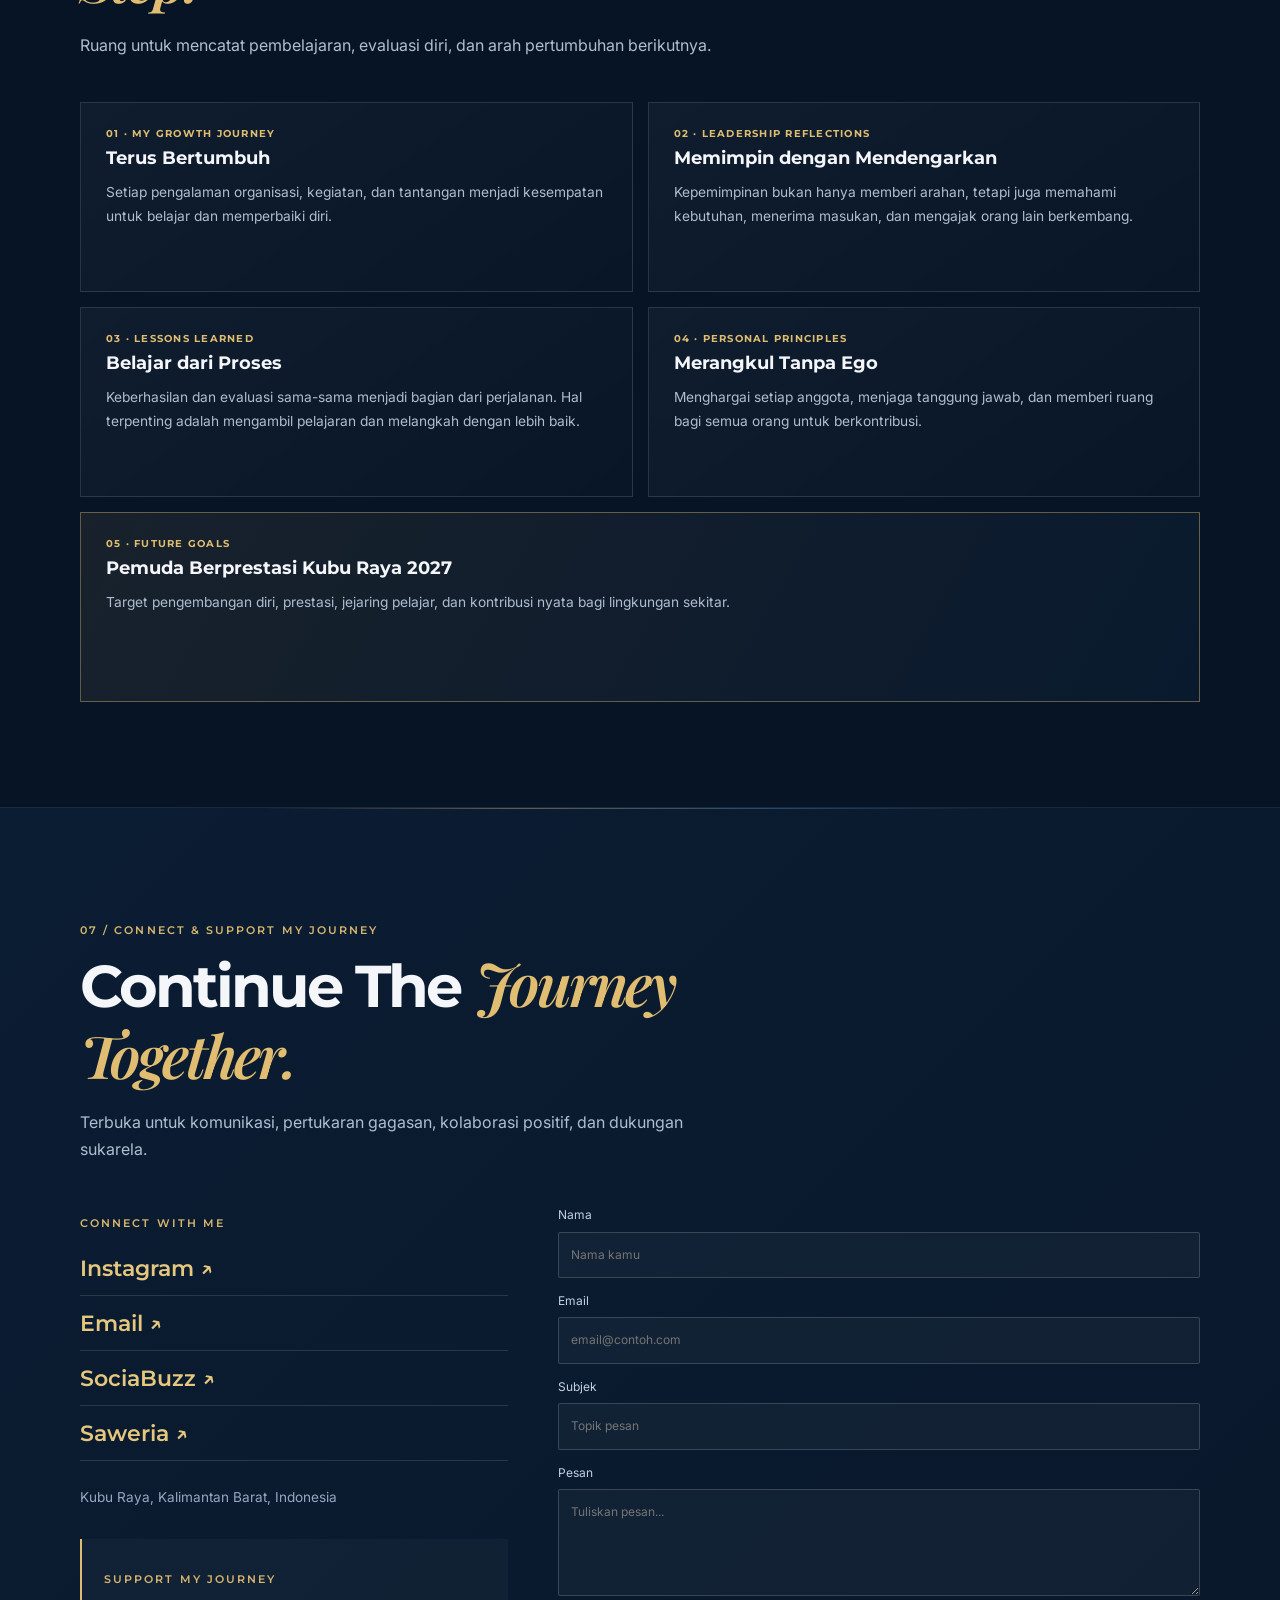
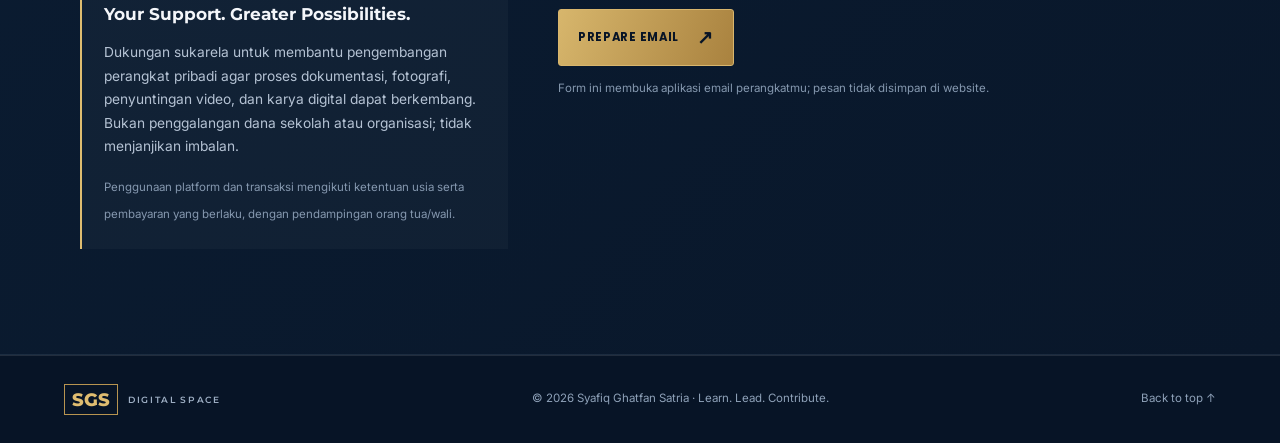
==== commit 694ea7f4: "Update index.html" ====
--- a/index.html
+++ b/index.html
@@ -487,13 +487,13 @@
             <h3>Ketua Remaja Masjid</h3>
             <p>Jam’ul Fallah</p>
           </article>
-
-          <article class="role-card">
-            <span class="role-index">04</span>
-            <p class="eyebrow">ORGANIZATION</p>
-            <h3>Anggota DKR</h3>
-            <p>Dewan Kerja Ranting</p>
-          </article>
+<article class="role-card featured">
+  <span class="role-index">03</span>
+  <p class="eyebrow">SCOUTING LEADERSHIP</p>
+  <h3>Wakil Ketua DKR</h3>
+  <p>Kwartir Ranting Sungai Kakap</p>
+  <small>Masa Bakti 2026–2027</small>
+</article>
 
           <article class="role-card">
             <span class="role-index">05</span>
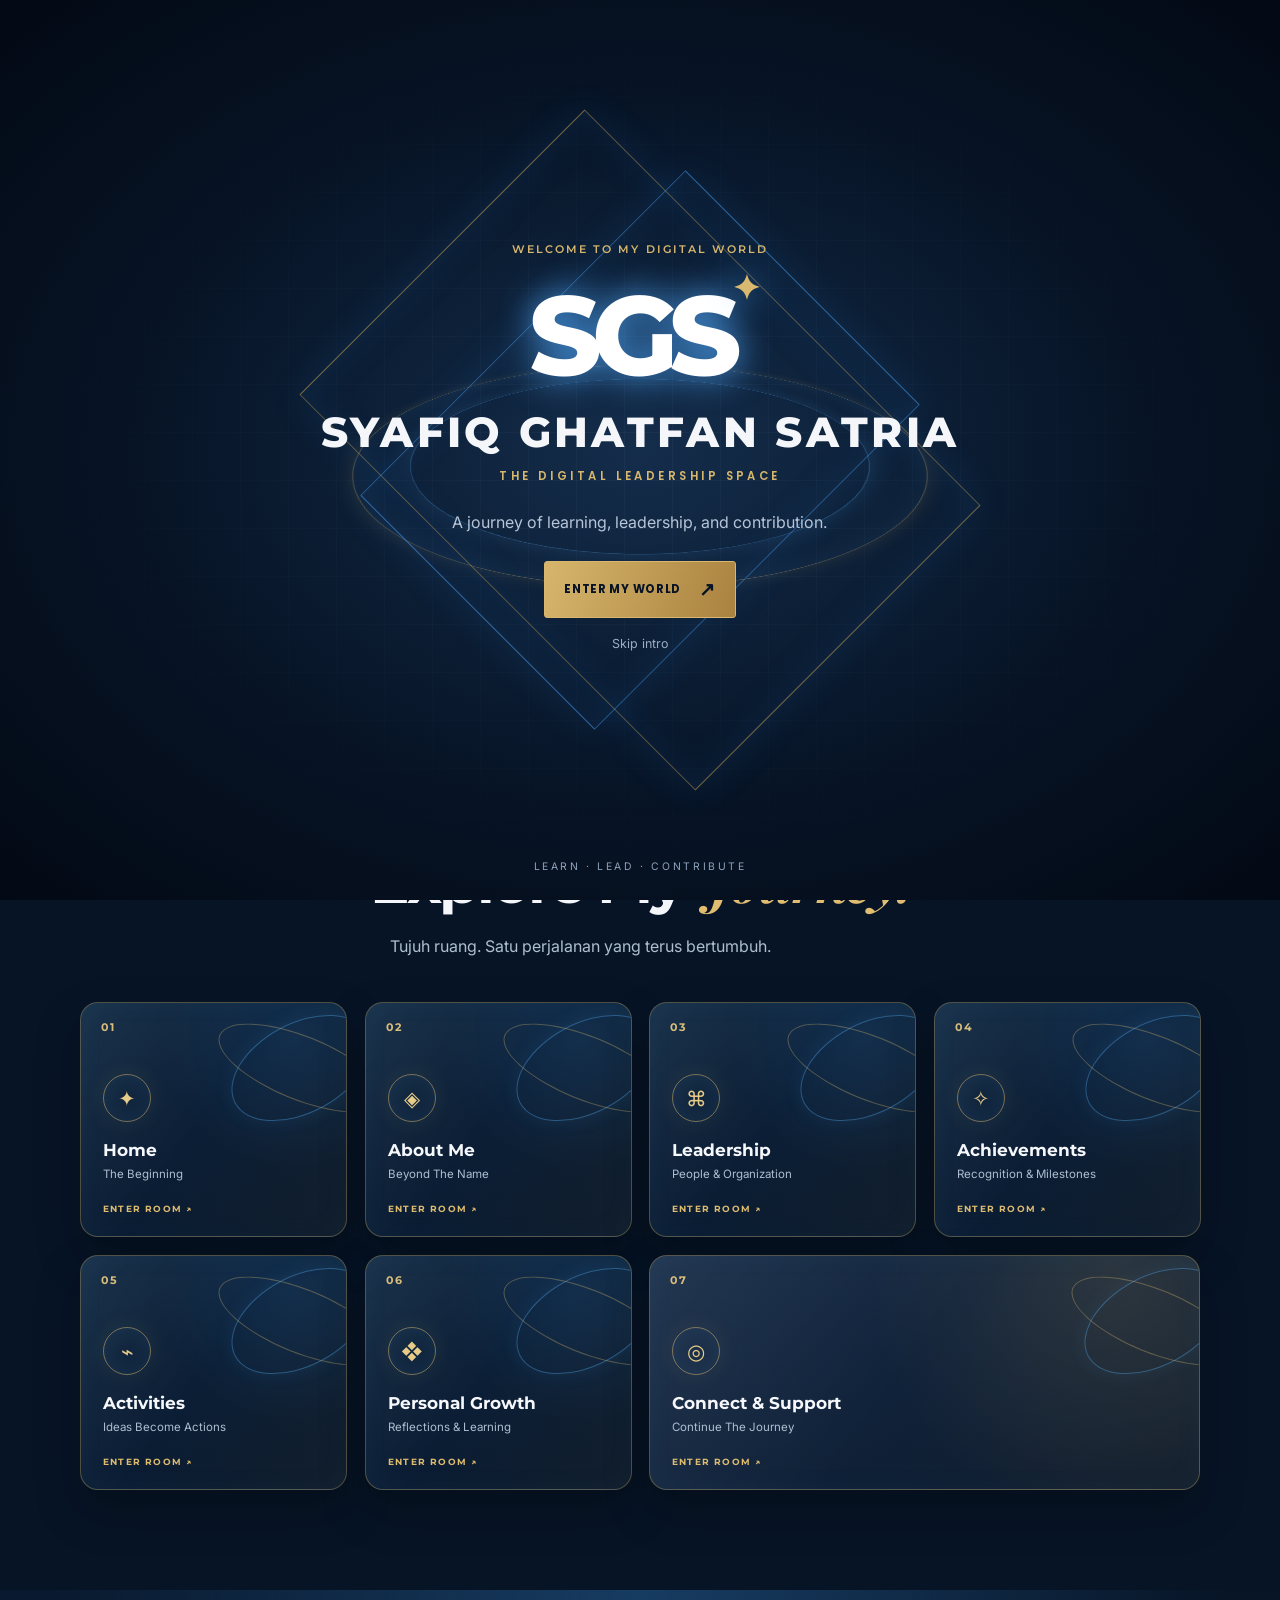
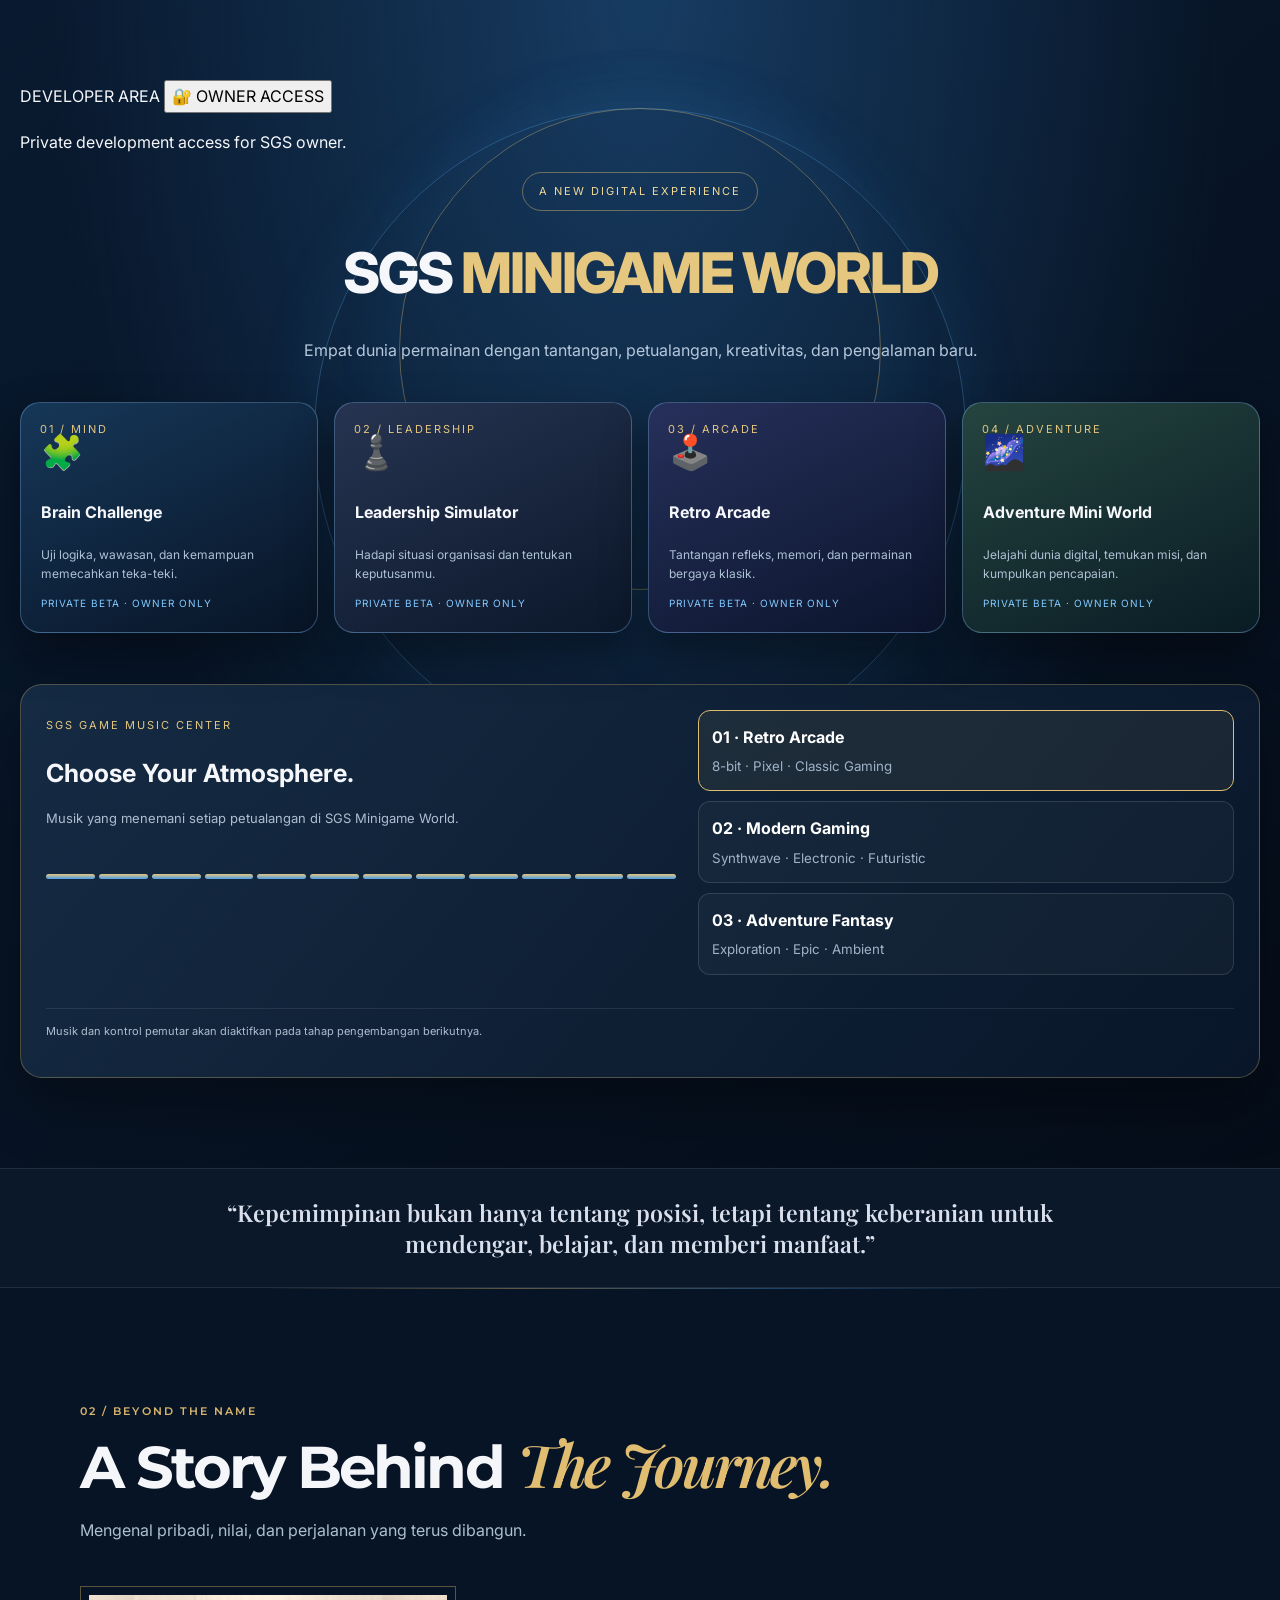
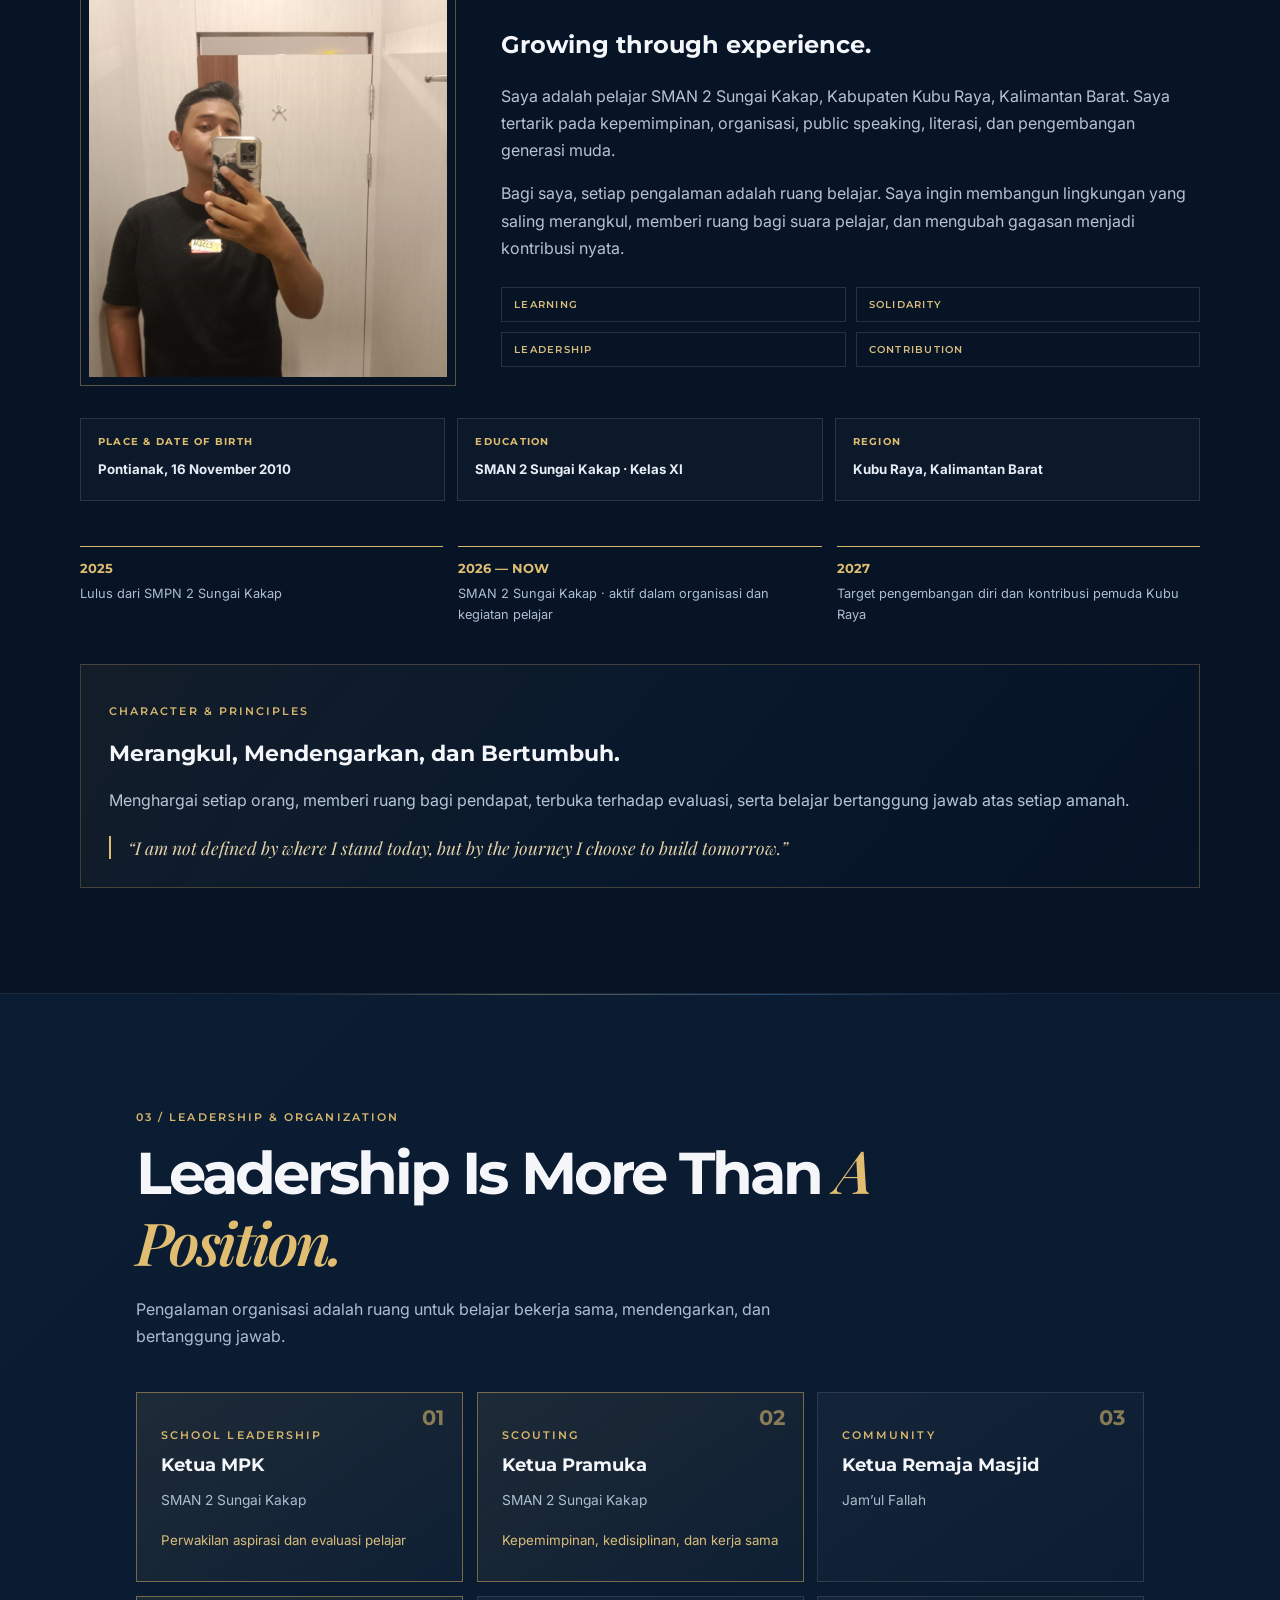
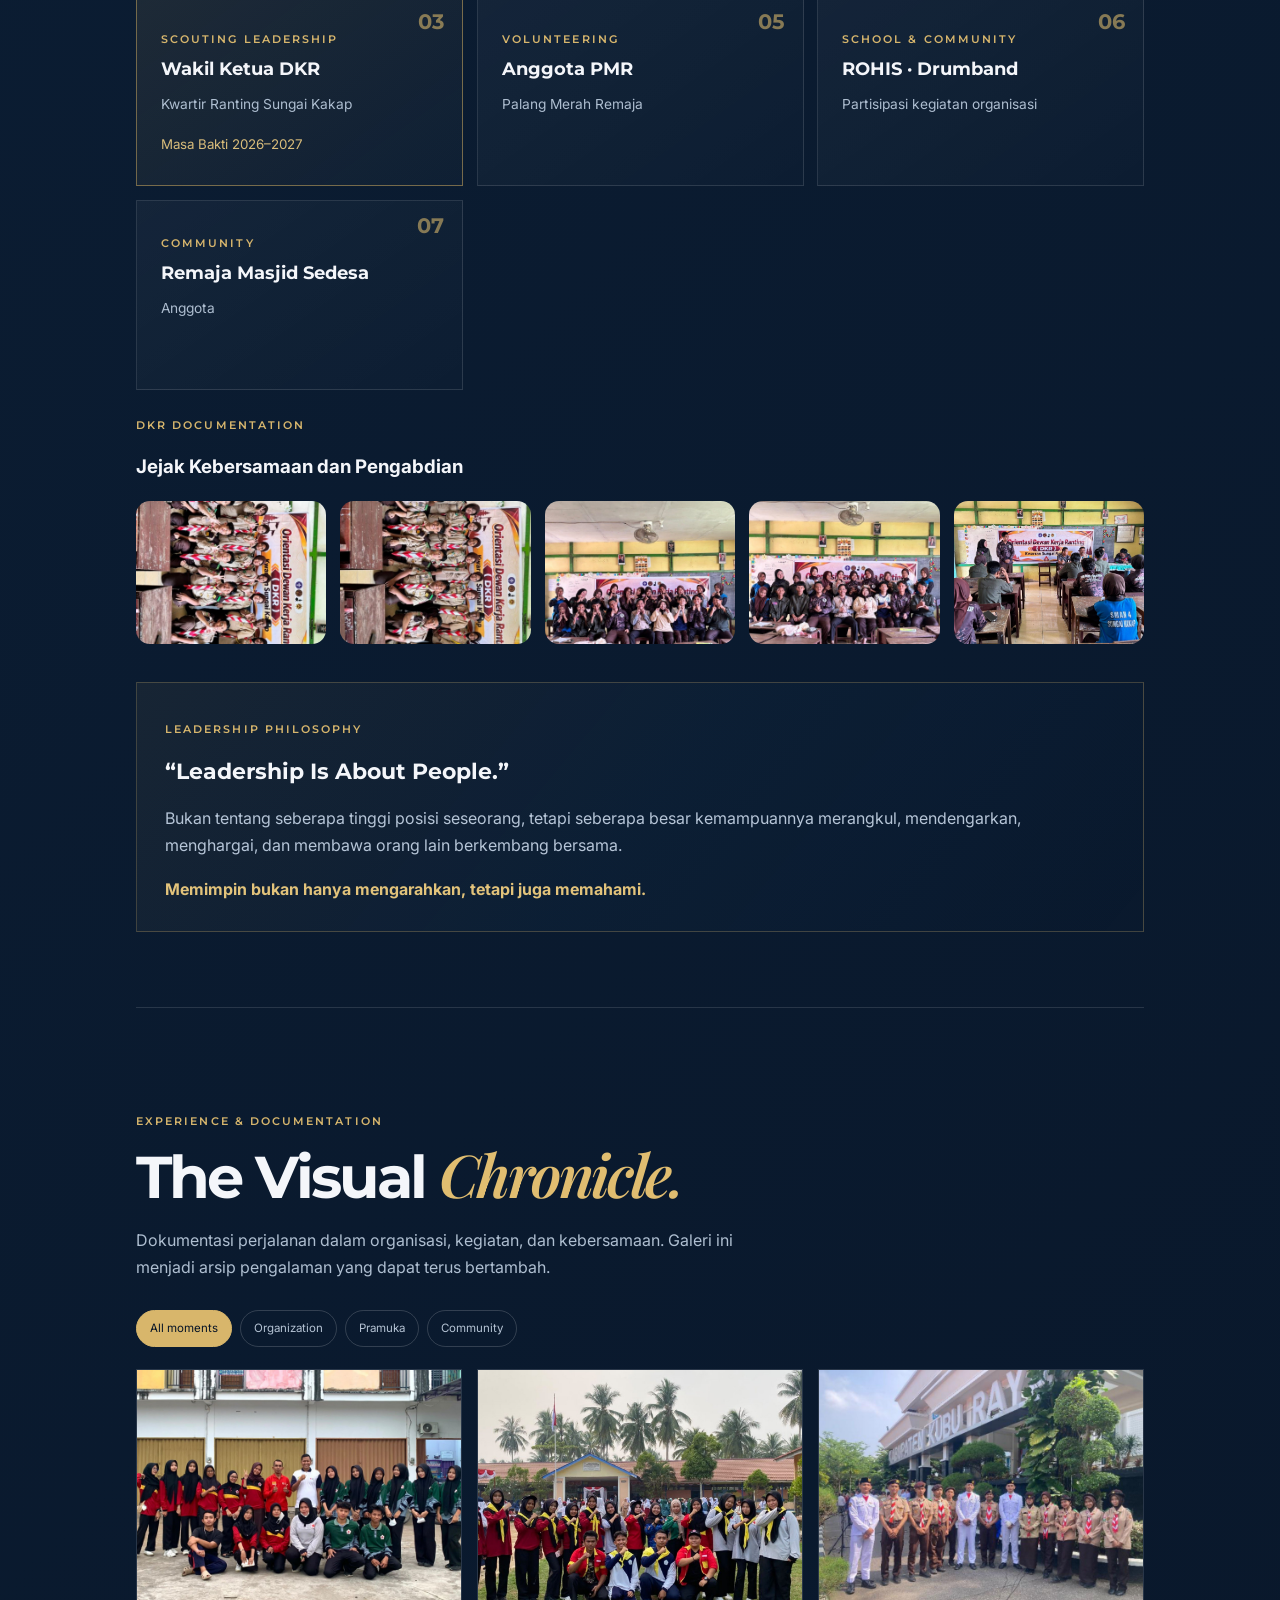
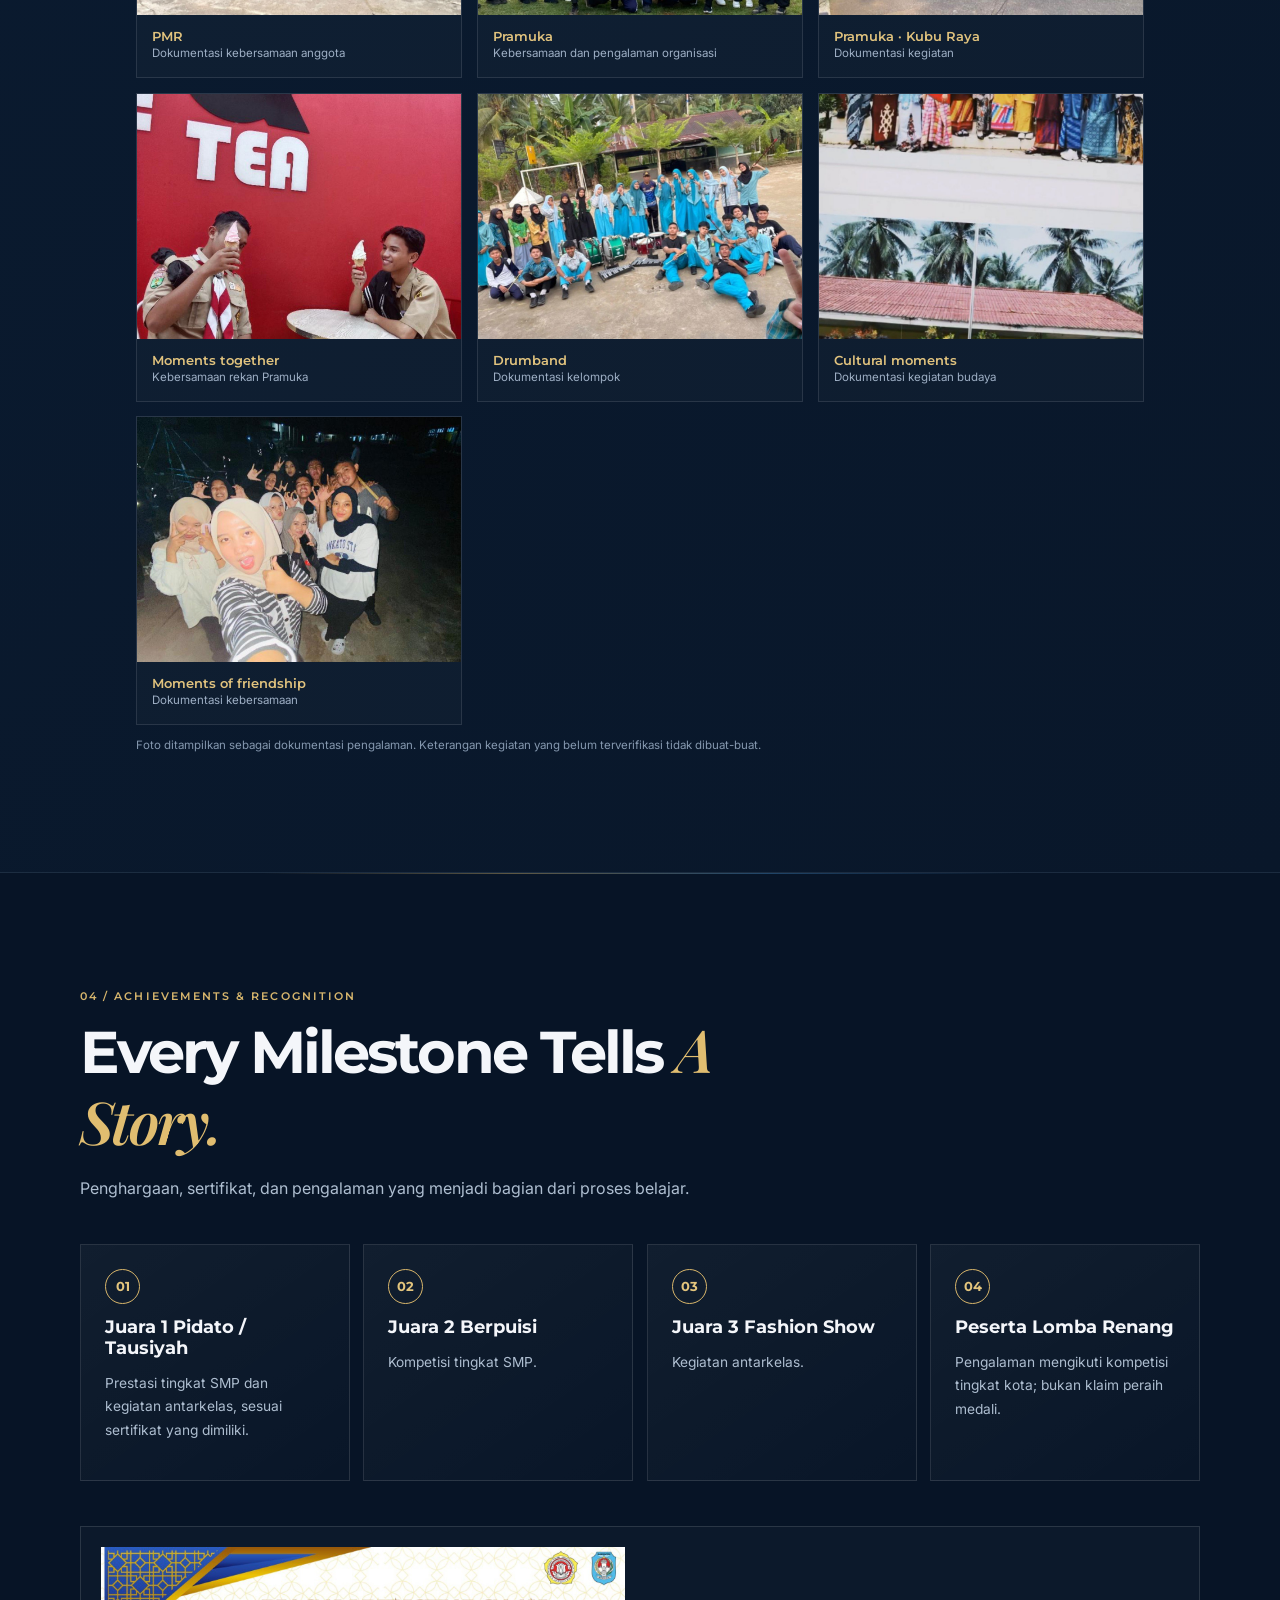
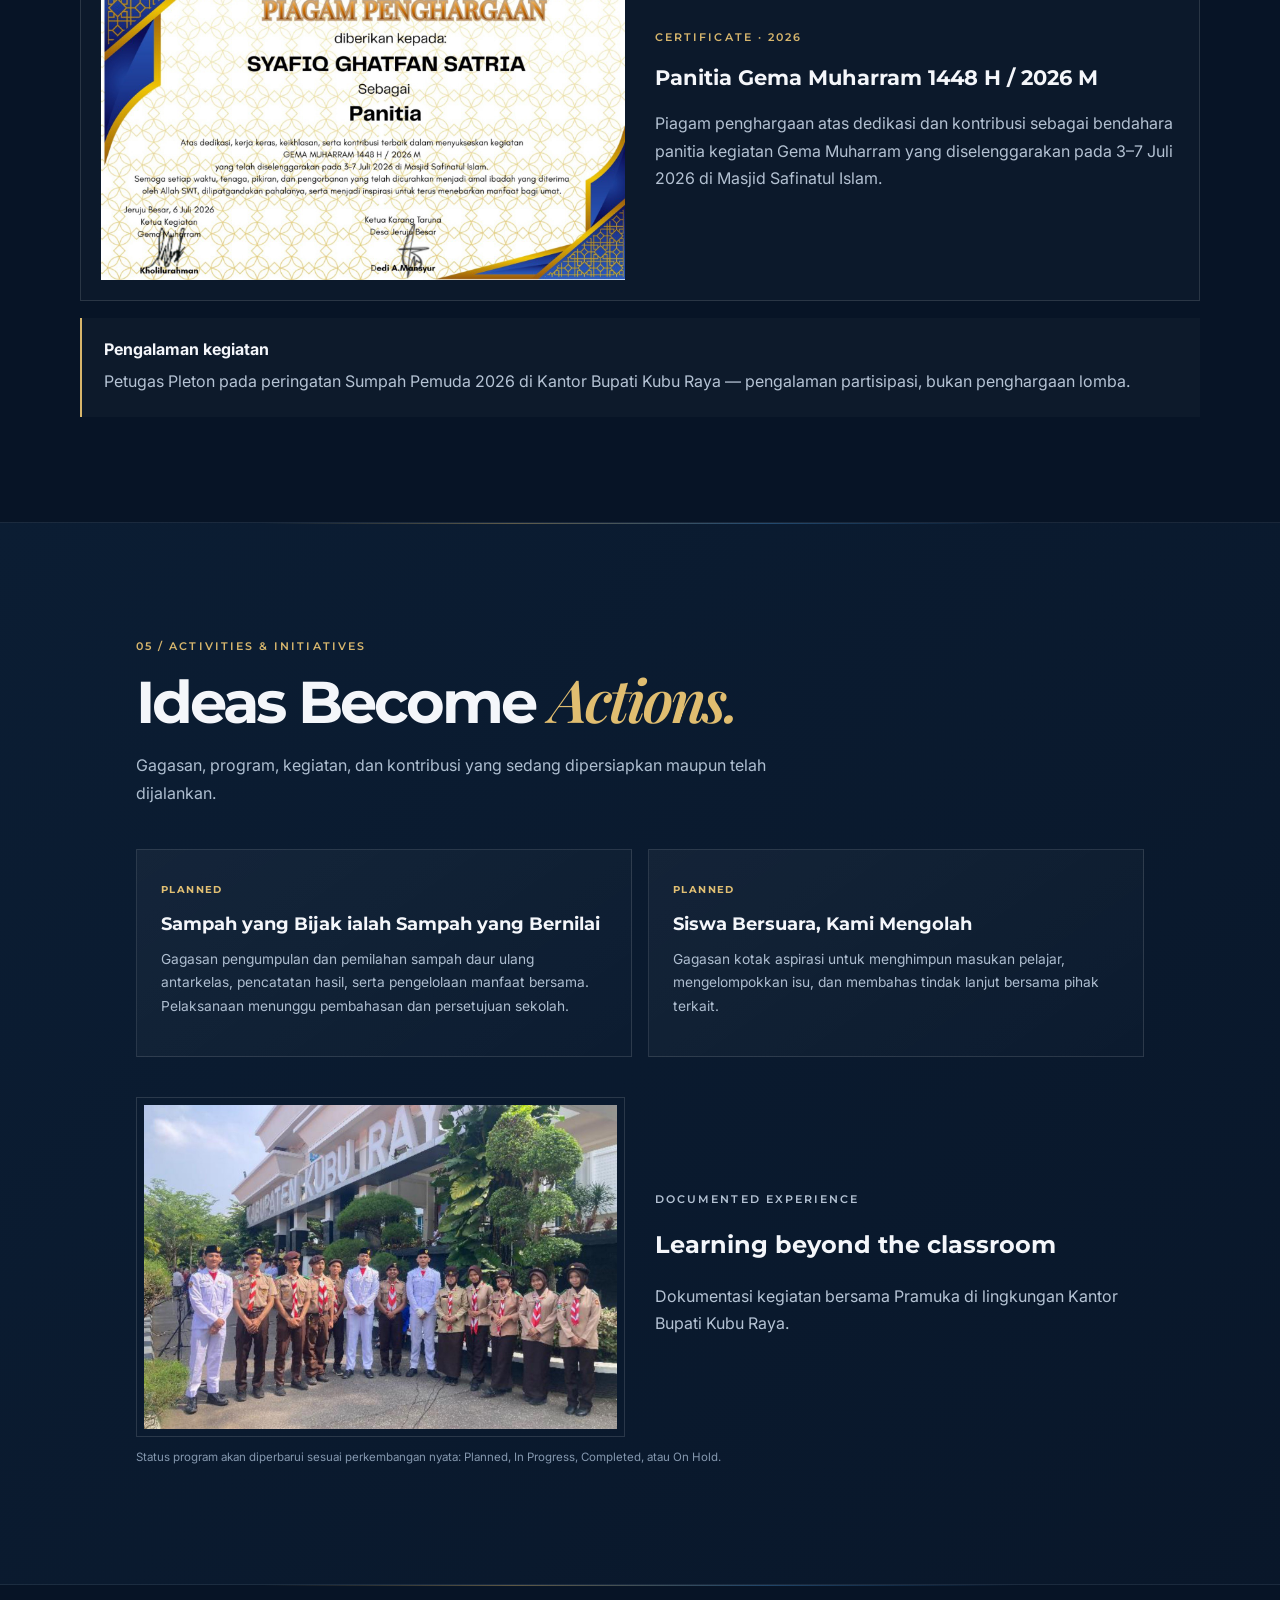
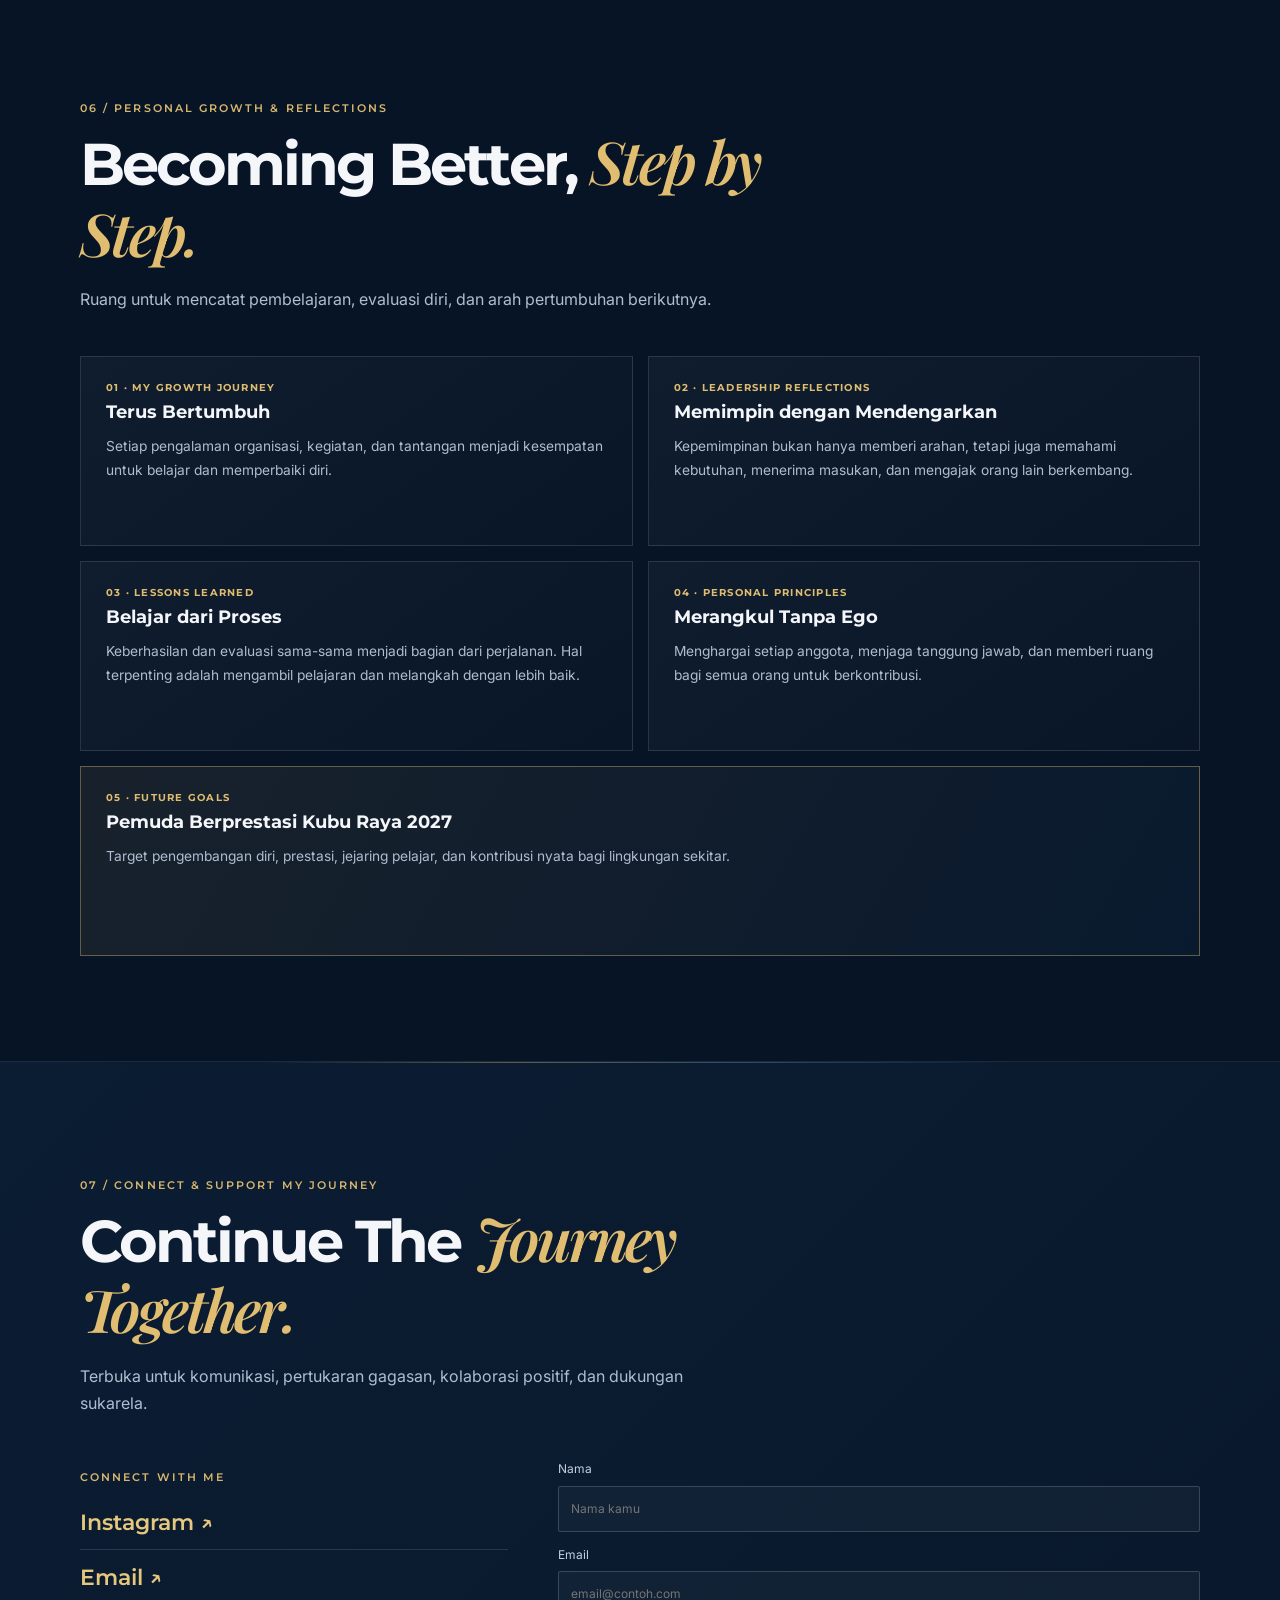
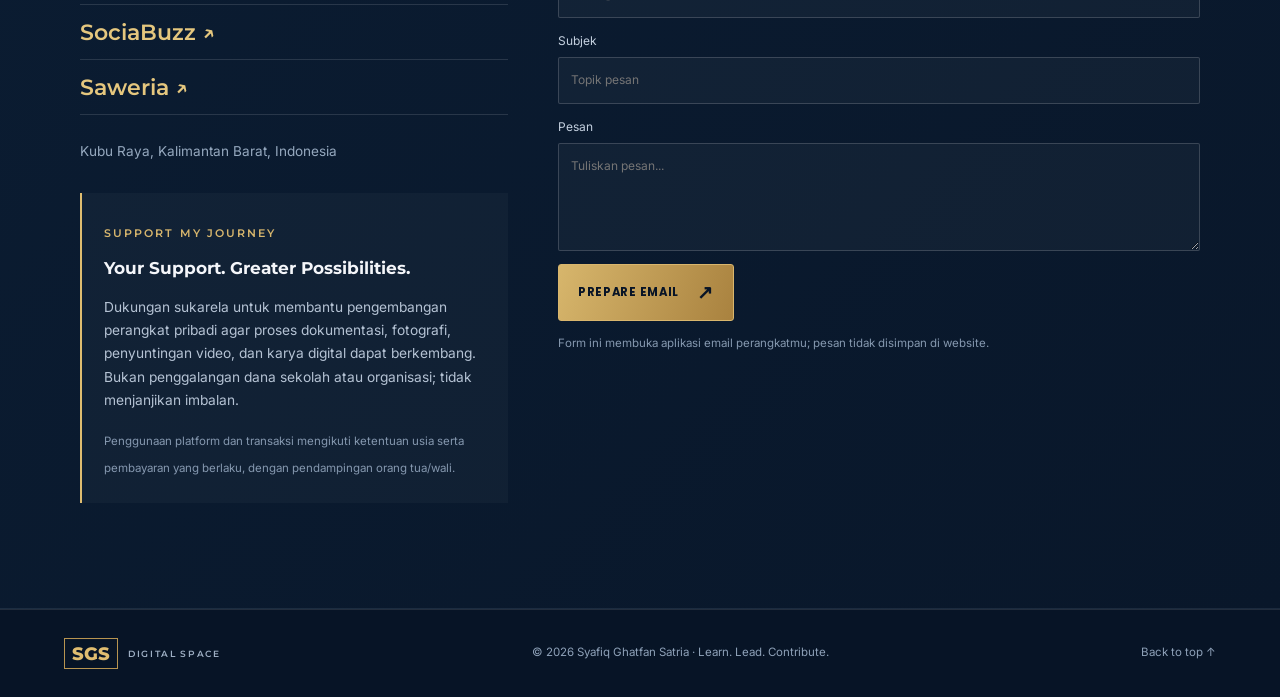
==== commit 71f996f4: "Menambahkan galeri dokumentasi DKR" ====
--- a/index.html
+++ b/index.html
@@ -516,7 +516,18 @@
             <p>Anggota</p>
           </article>
         </div>
-
+<div class="dkr-gallery" style="margin:28px 0;">
+  <p class="eyebrow">DKR DOCUMENTATION</p>
+  <h3>Jejak Kebersamaan dan Pengabdian</h3>
+
+  <div style="display:grid;grid-template-columns:repeat(auto-fit,minmax(180px,1fr));gap:14px;">
+    <img src="assets/dkr-orientasi-01.jpg" alt="Dokumentasi orientasi DKR 1" loading="lazy" style="width:100%;aspect-ratio:4/3;object-fit:cover;border-radius:14px;">
+    <img src="assets/dkr-orientasi-02.jpg" alt="Dokumentasi orientasi DKR 2" loading="lazy" style="width:100%;aspect-ratio:4/3;object-fit:cover;border-radius:14px;">
+    <img src="assets/dkr-orientasi-03.jpg" alt="Dokumentasi orientasi DKR 3" loading="lazy" style="width:100%;aspect-ratio:4/3;object-fit:cover;border-radius:14px;">
+    <img src="assets/dkr-orientasi-04.jpg" alt="Dokumentasi orientasi DKR 4" loading="lazy" style="width:100%;aspect-ratio:4/3;object-fit:cover;border-radius:14px;">
+    <img src="assets/dkr-orientasi-05.jpg" alt="Dokumentasi orientasi DKR 5" loading="lazy" style="width:100%;aspect-ratio:4/3;object-fit:cover;border-radius:14px;">
+  </div>
+      </div>
         <div class="leadership-philosophy">
           <p class="eyebrow">LEADERSHIP PHILOSOPHY</p>
           <h3>“Leadership Is About People.”</h3>
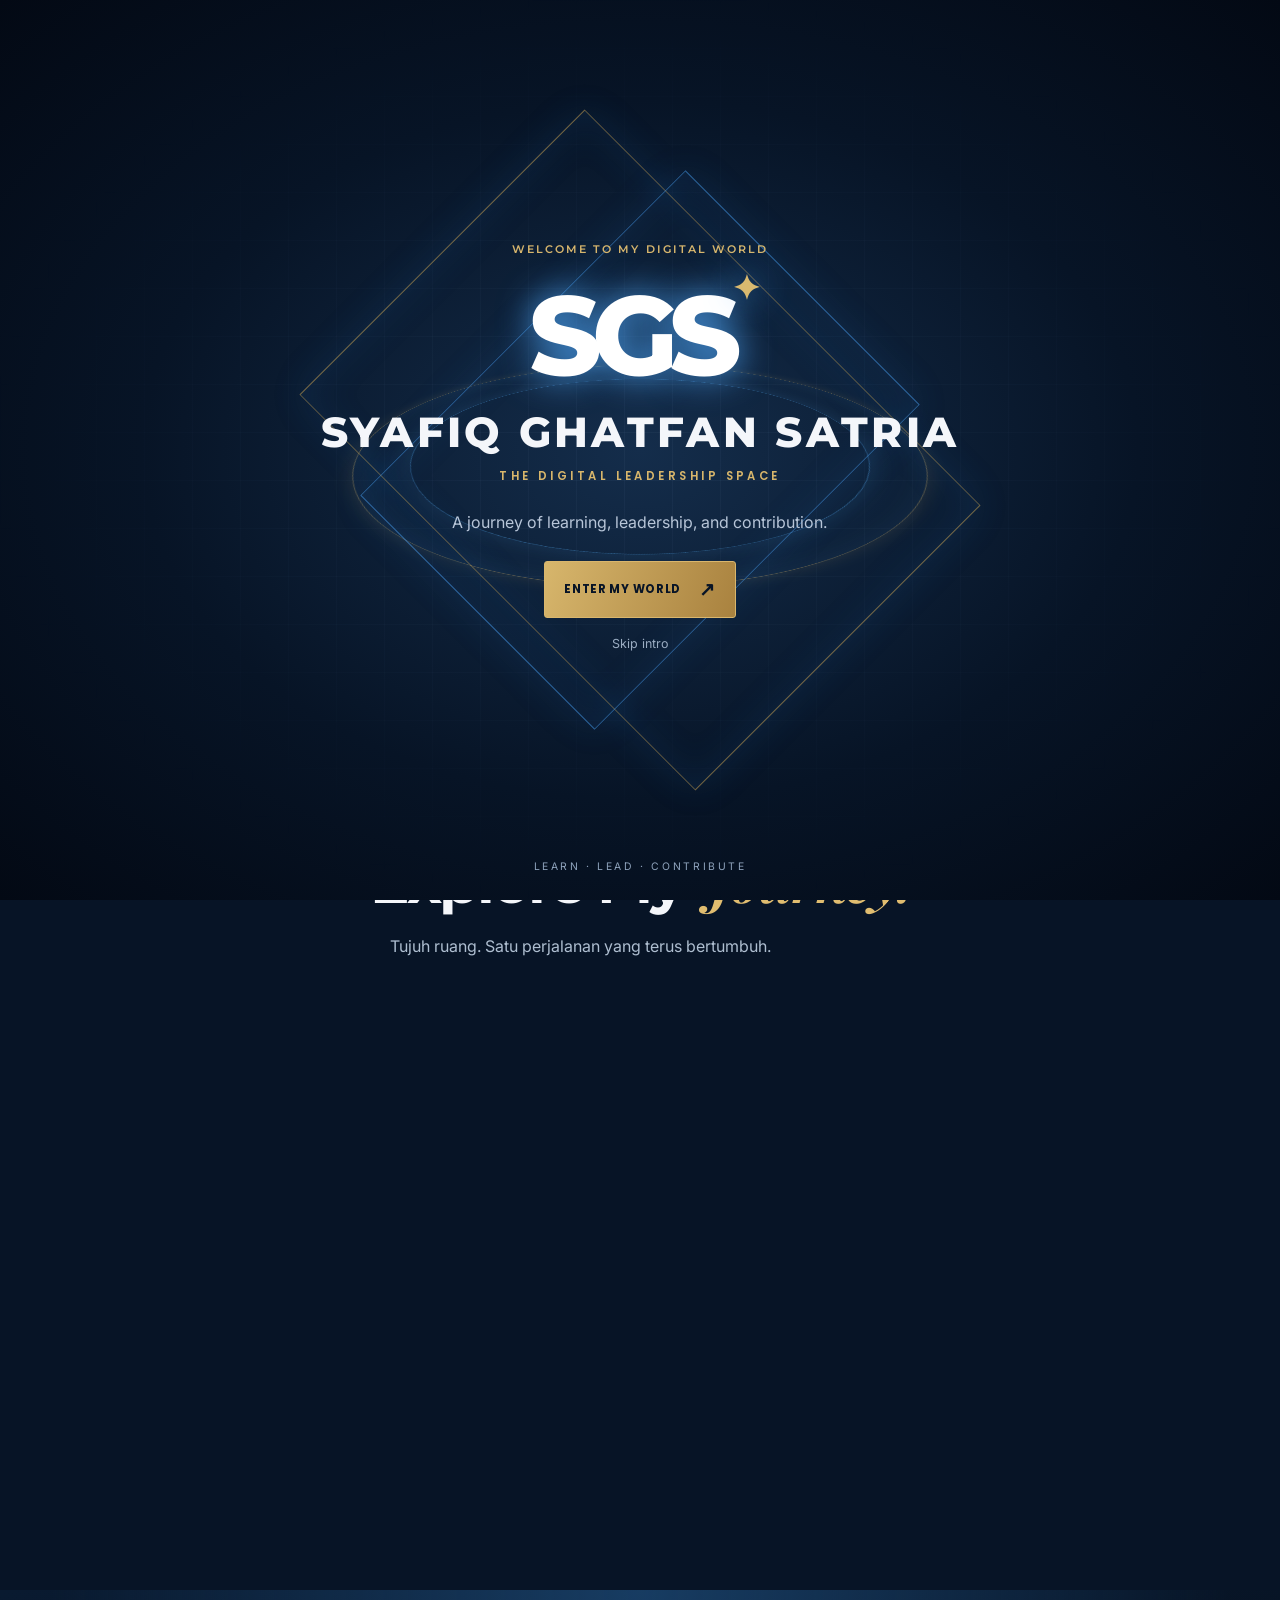
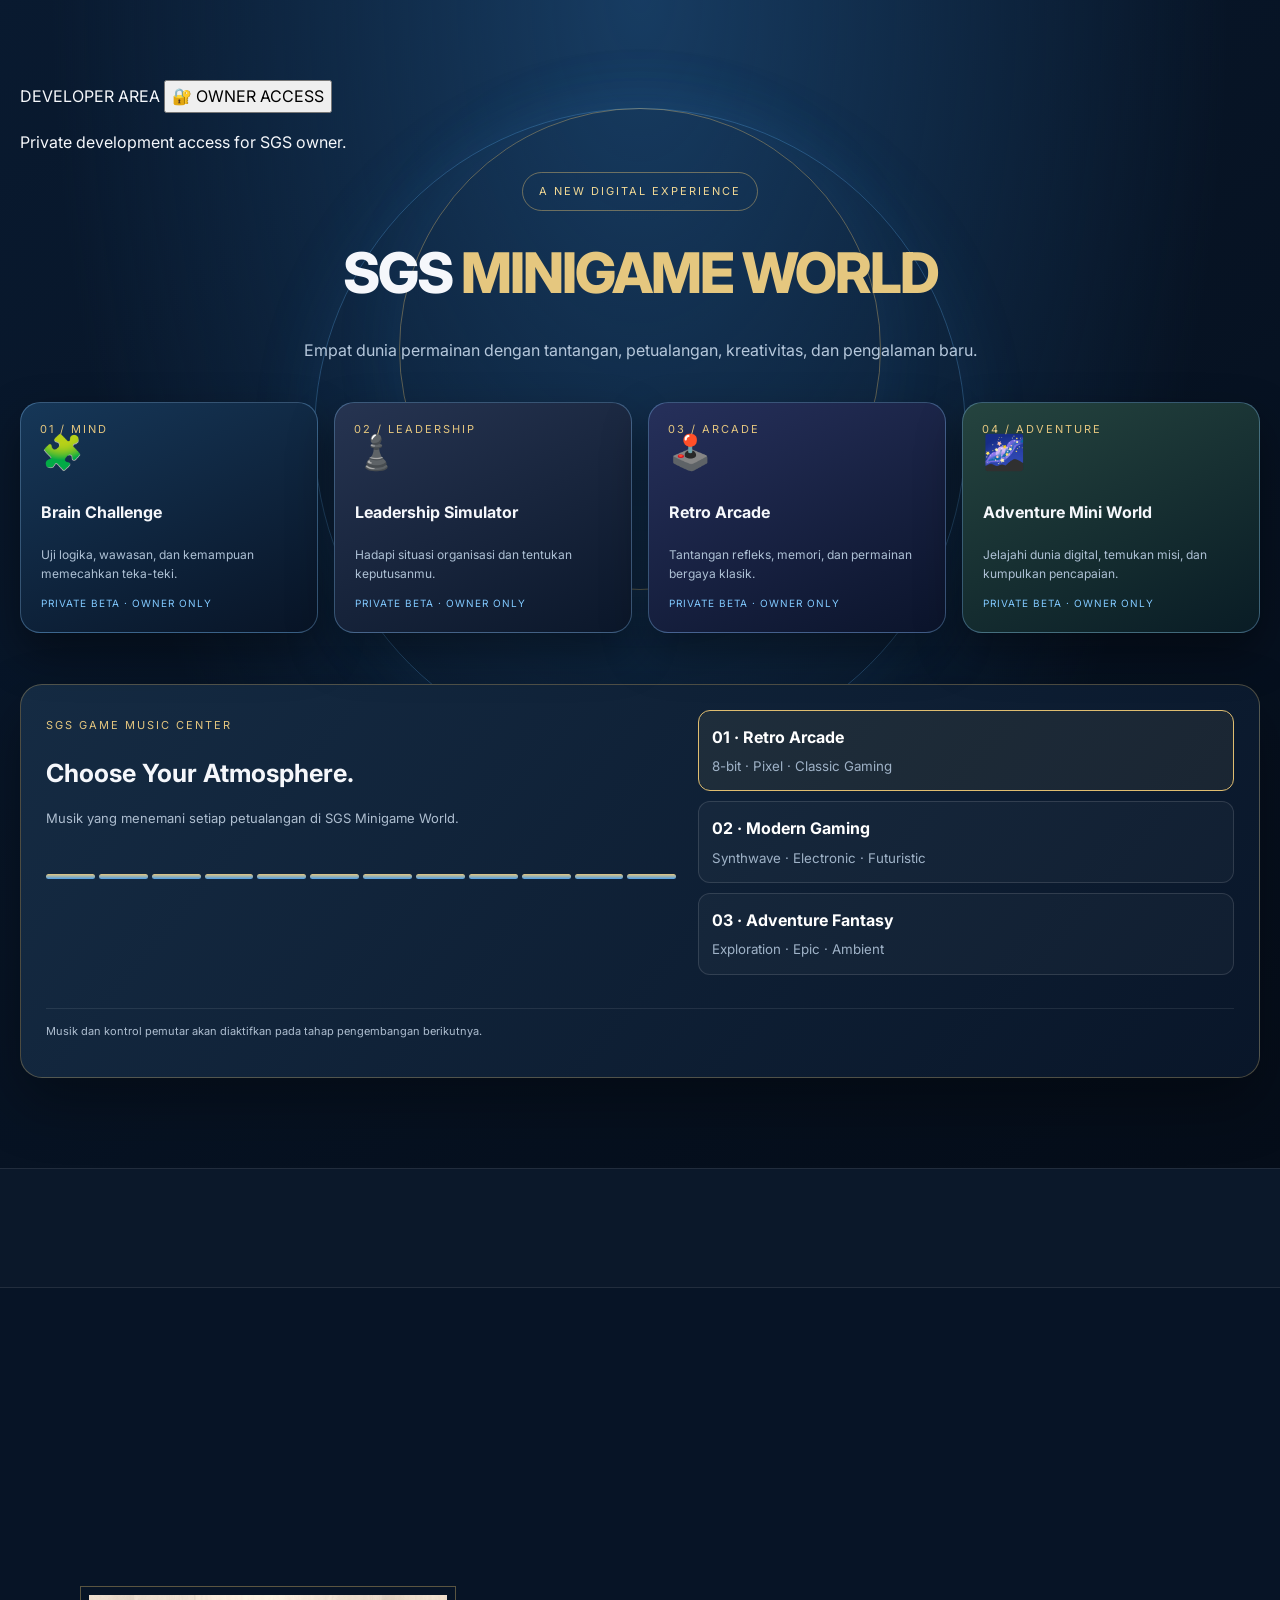
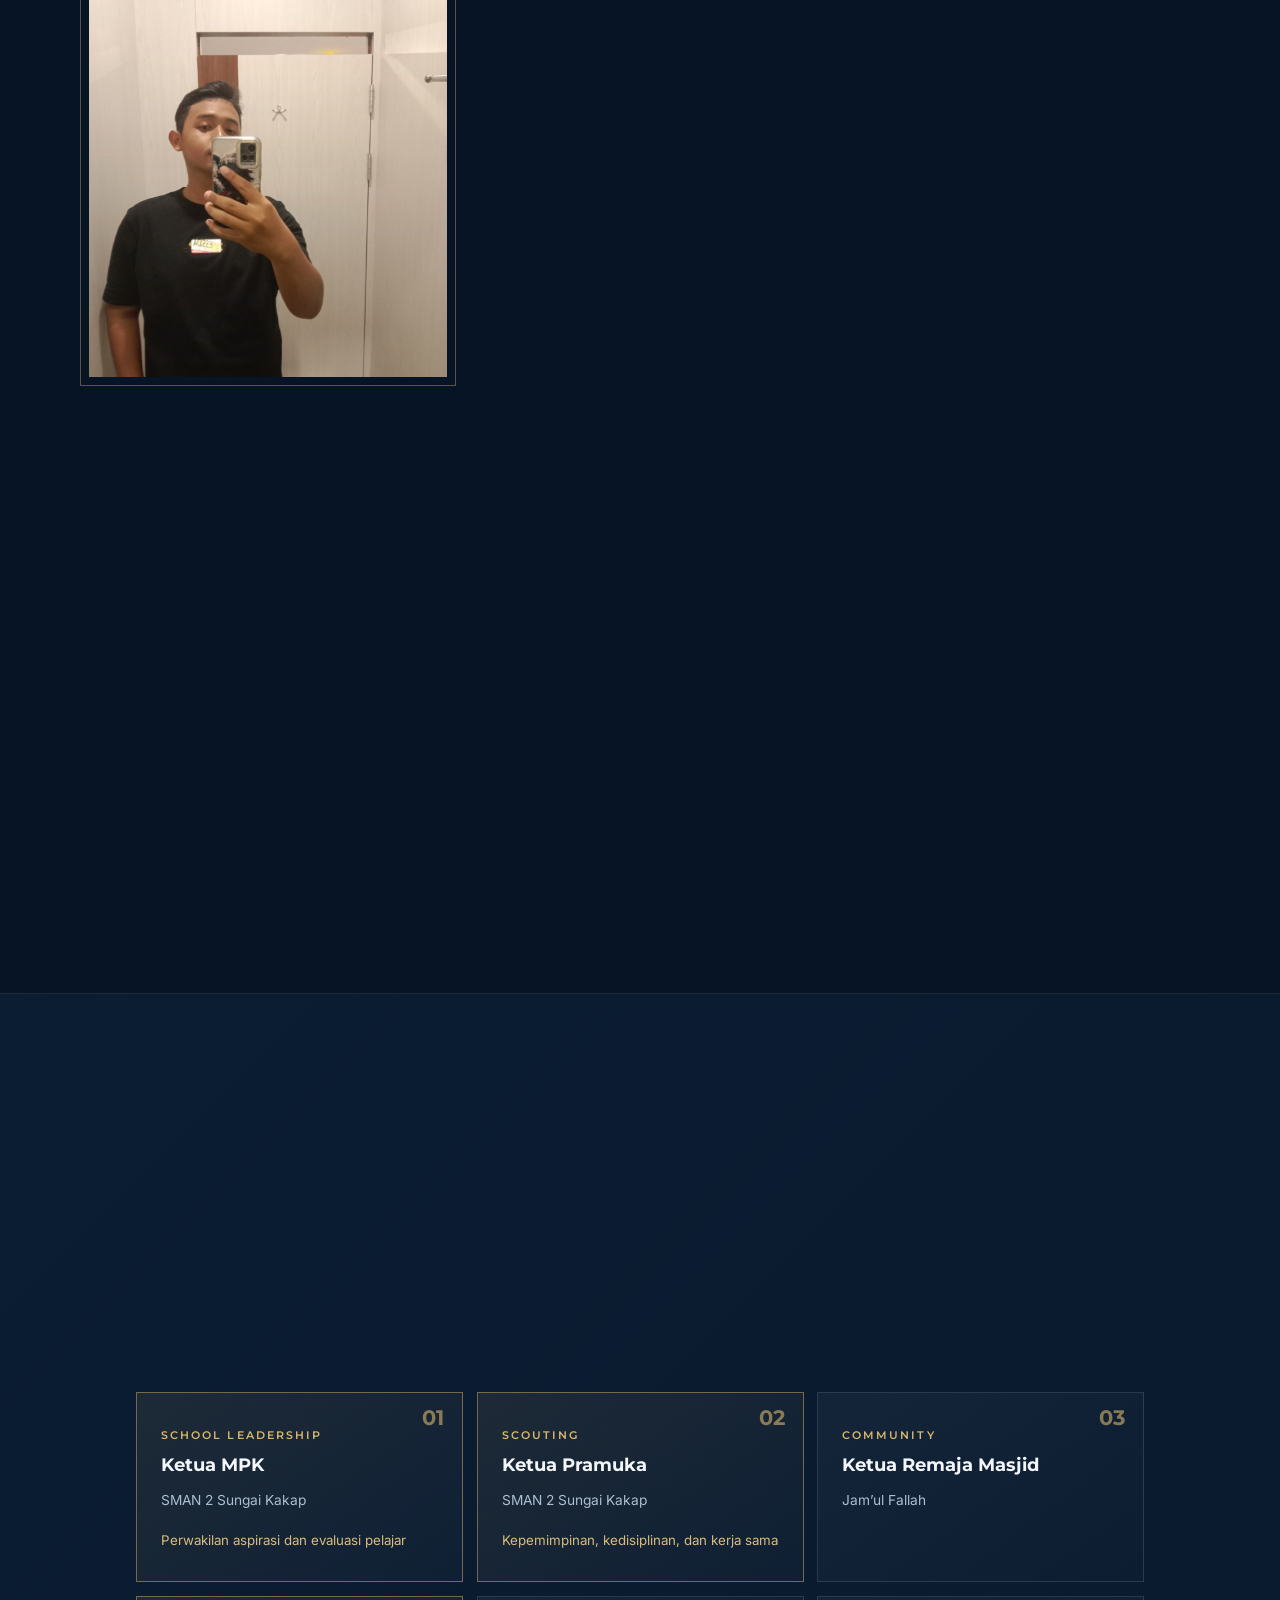
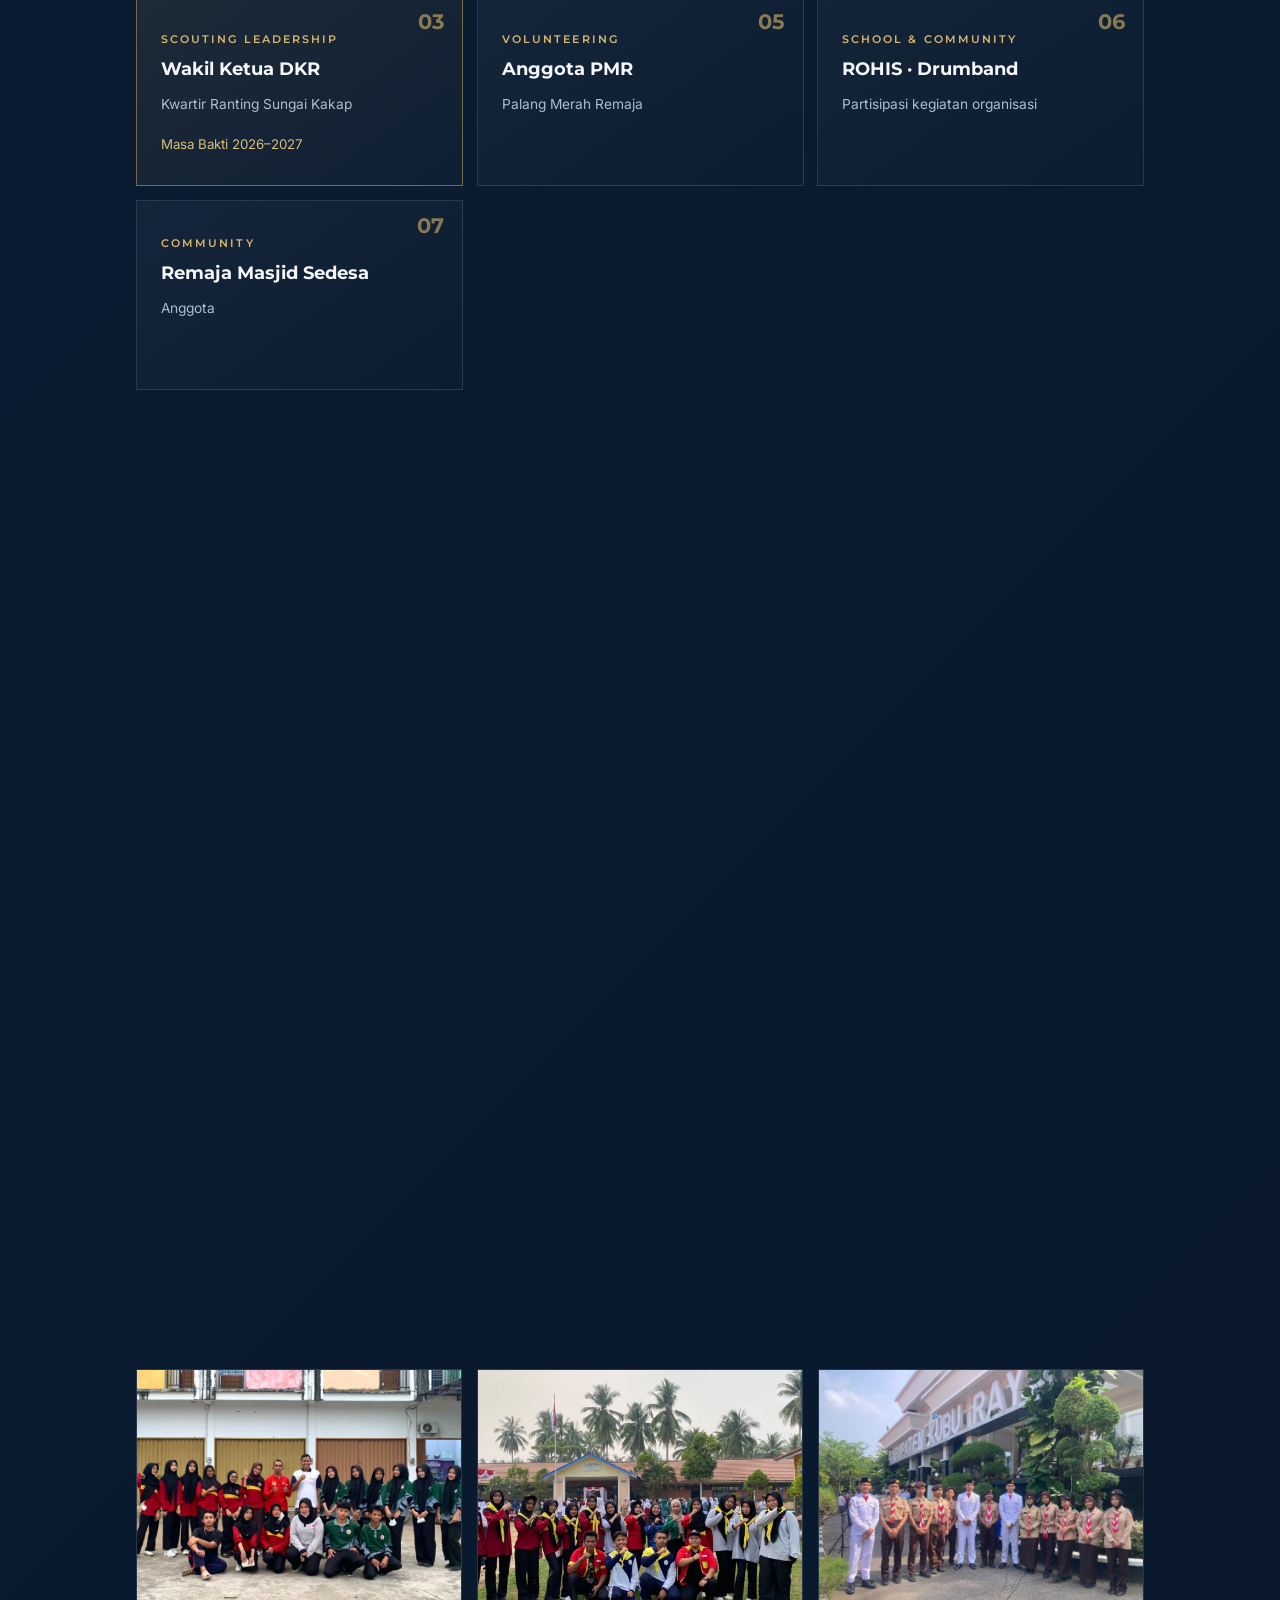
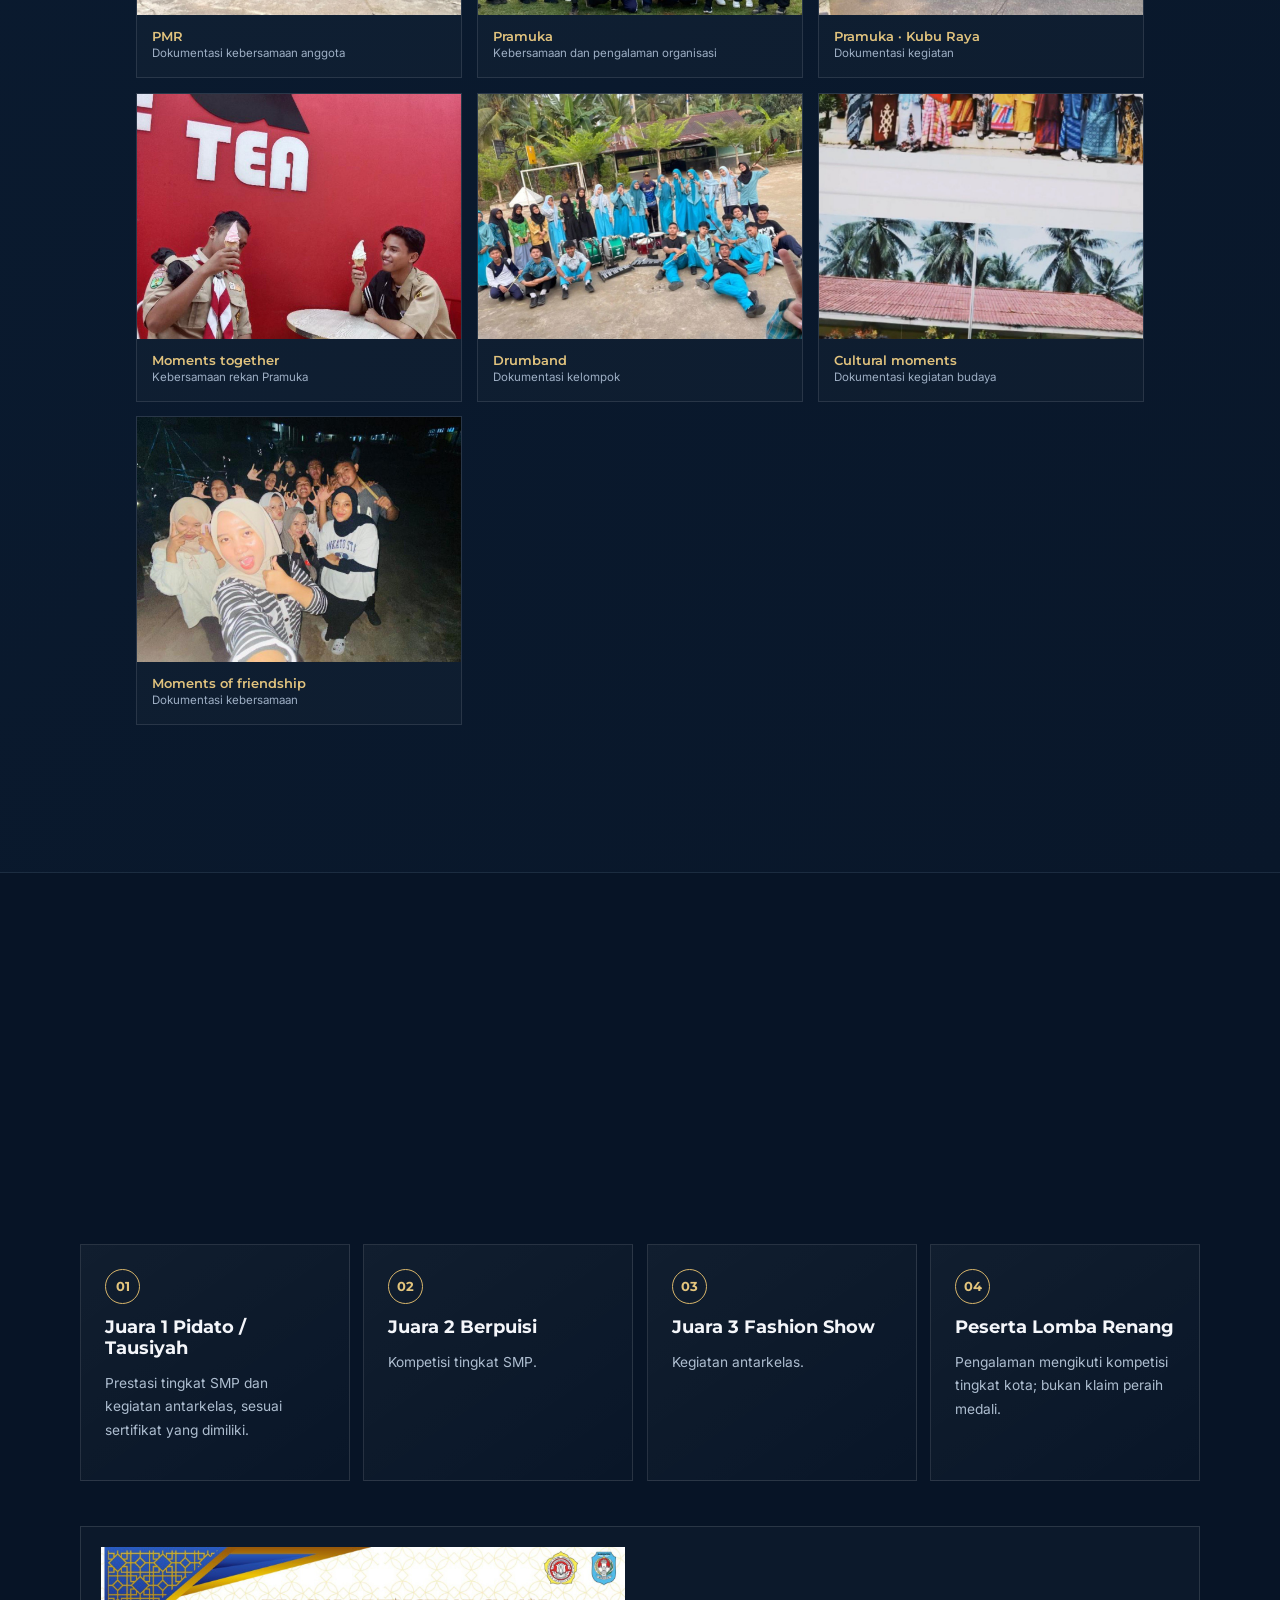
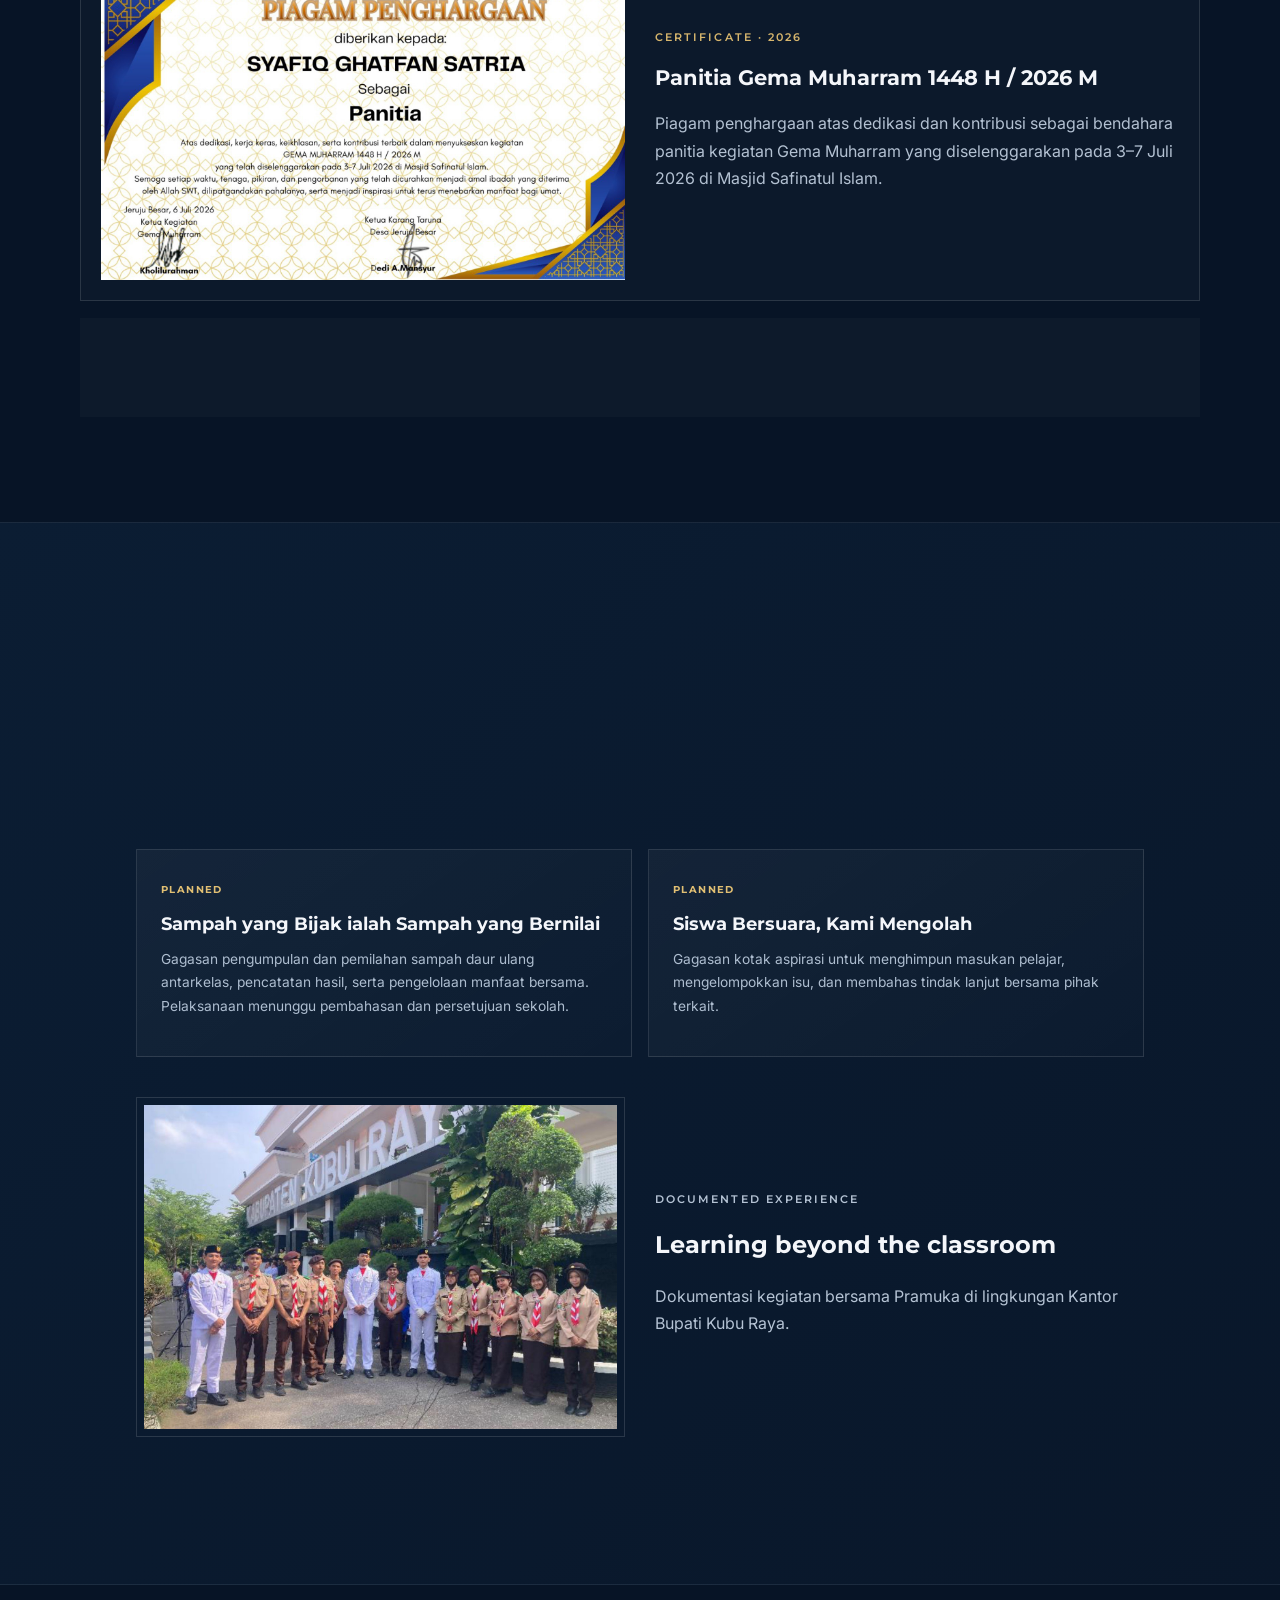
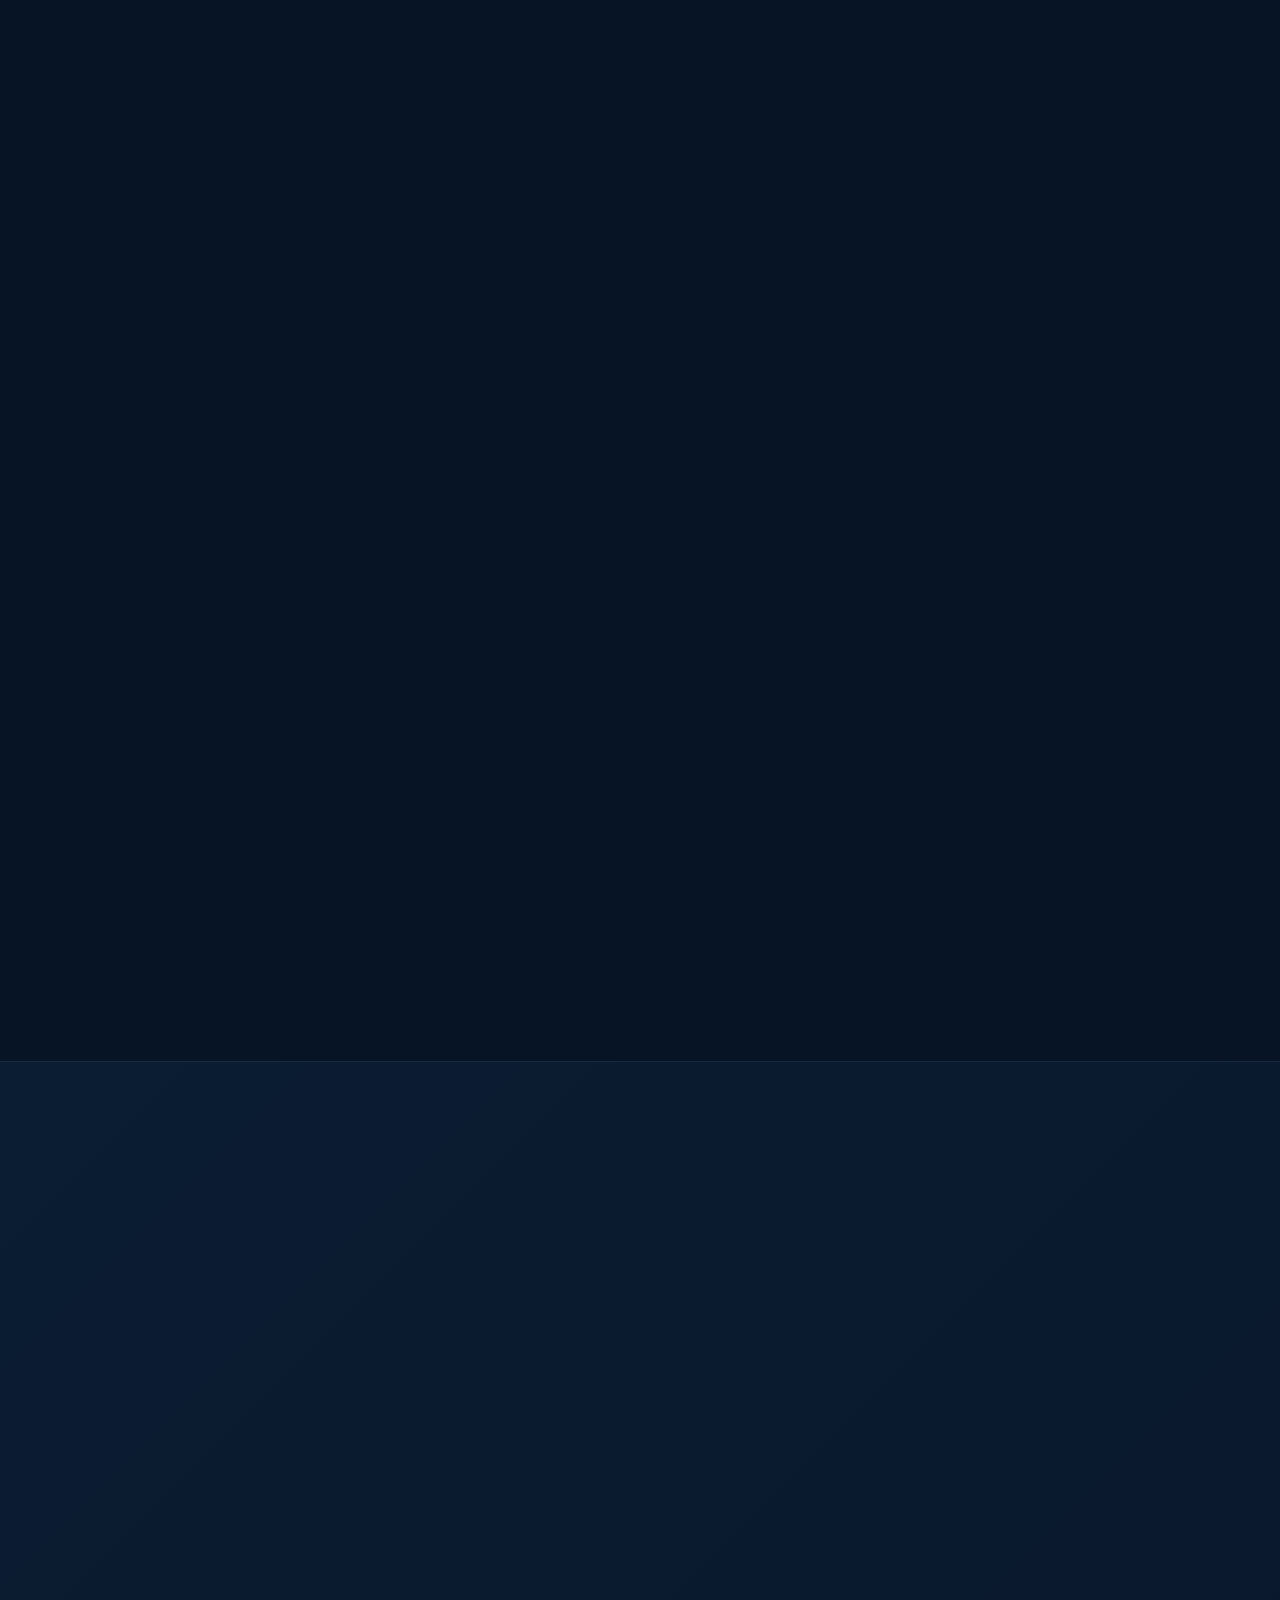
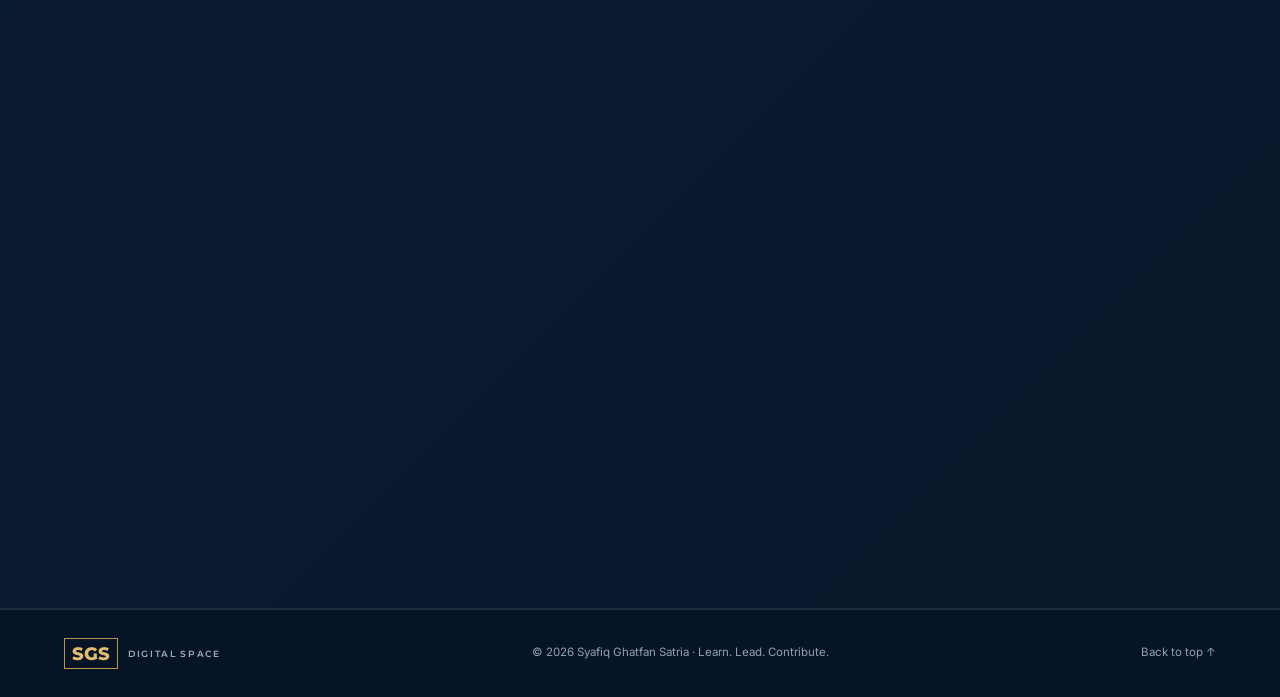
==== commit 4a202d1e: "Menambahkan structured data identitas profil" ====
--- a/index.html
+++ b/index.html
@@ -4,9 +4,33 @@
   <meta charset="utf-8">
   <meta name="viewport" content="width=device-width,initial-scale=1">
   <meta name="theme-color" content="#071426">
-  <meta name="description" content="The Digital Leadership Space — perjalanan belajar, kepemimpinan, dan kontribusi Syafiq Ghatfan Satria.">
-  <title>Syafiq Ghatfan Satria — The Digital Leadership Space</title>
-
+<meta name="description" content="Syafiq Ghatfan Satria — The Digital Leadership Space. Profil perjalanan kepemimpinan, Ketua MPK SMAN 2 Sungai Kakap, dan Wakil Ketua DKR Kwartir Ranting Sungai Kakap masa bakti 2026–2027.">
+
+<title>Syafiq Ghatfan Satria — The Digital Leadership Space</title>
+  <script type="application/ld+json">
+{
+  "@context": "https://schema.org",
+  "@type": "Person",
+  "name": "Syafiq Ghatfan Satria",
+  "url": "https://syafiqghatfansatriaa-alt.github.io/",
+  "image": "https://syafiqghatfansatriaa-alt.github.io/assets/profile.jpg",
+  "description": "Pelajar dan penggerak organisasi. Ketua MPK SMAN 2 Sungai Kakap serta Wakil Ketua DKR Kwartir Ranting Sungai Kakap masa bakti 2026–2027.",
+  "jobTitle": [
+    "Ketua MPK SMAN 2 Sungai Kakap",
+    "Wakil Ketua DKR Kwartir Ranting Sungai Kakap"
+  ],
+  "affiliation": [
+    {
+      "@type": "Organization",
+      "name": "SMAN 2 Sungai Kakap"
+    },
+    {
+      "@type": "Organization",
+      "name": "DKR Kwartir Ranting Sungai Kakap"
+    }
+  ]
+}
+  </script>
   <link rel="preconnect" href="https://fonts.googleapis.com">
   <link rel="preconnect" href="https://fonts.gstatic.com" crossorigin>
   <link href="https://fonts.googleapis.com/css2?family=Inter:wght@400;500;600;700&family=Montserrat:wght@500;600;700;800&family=Playfair+Display:wght@600;700&family=Poppins:wght@500;600;700&display=swap" rel="stylesheet">
